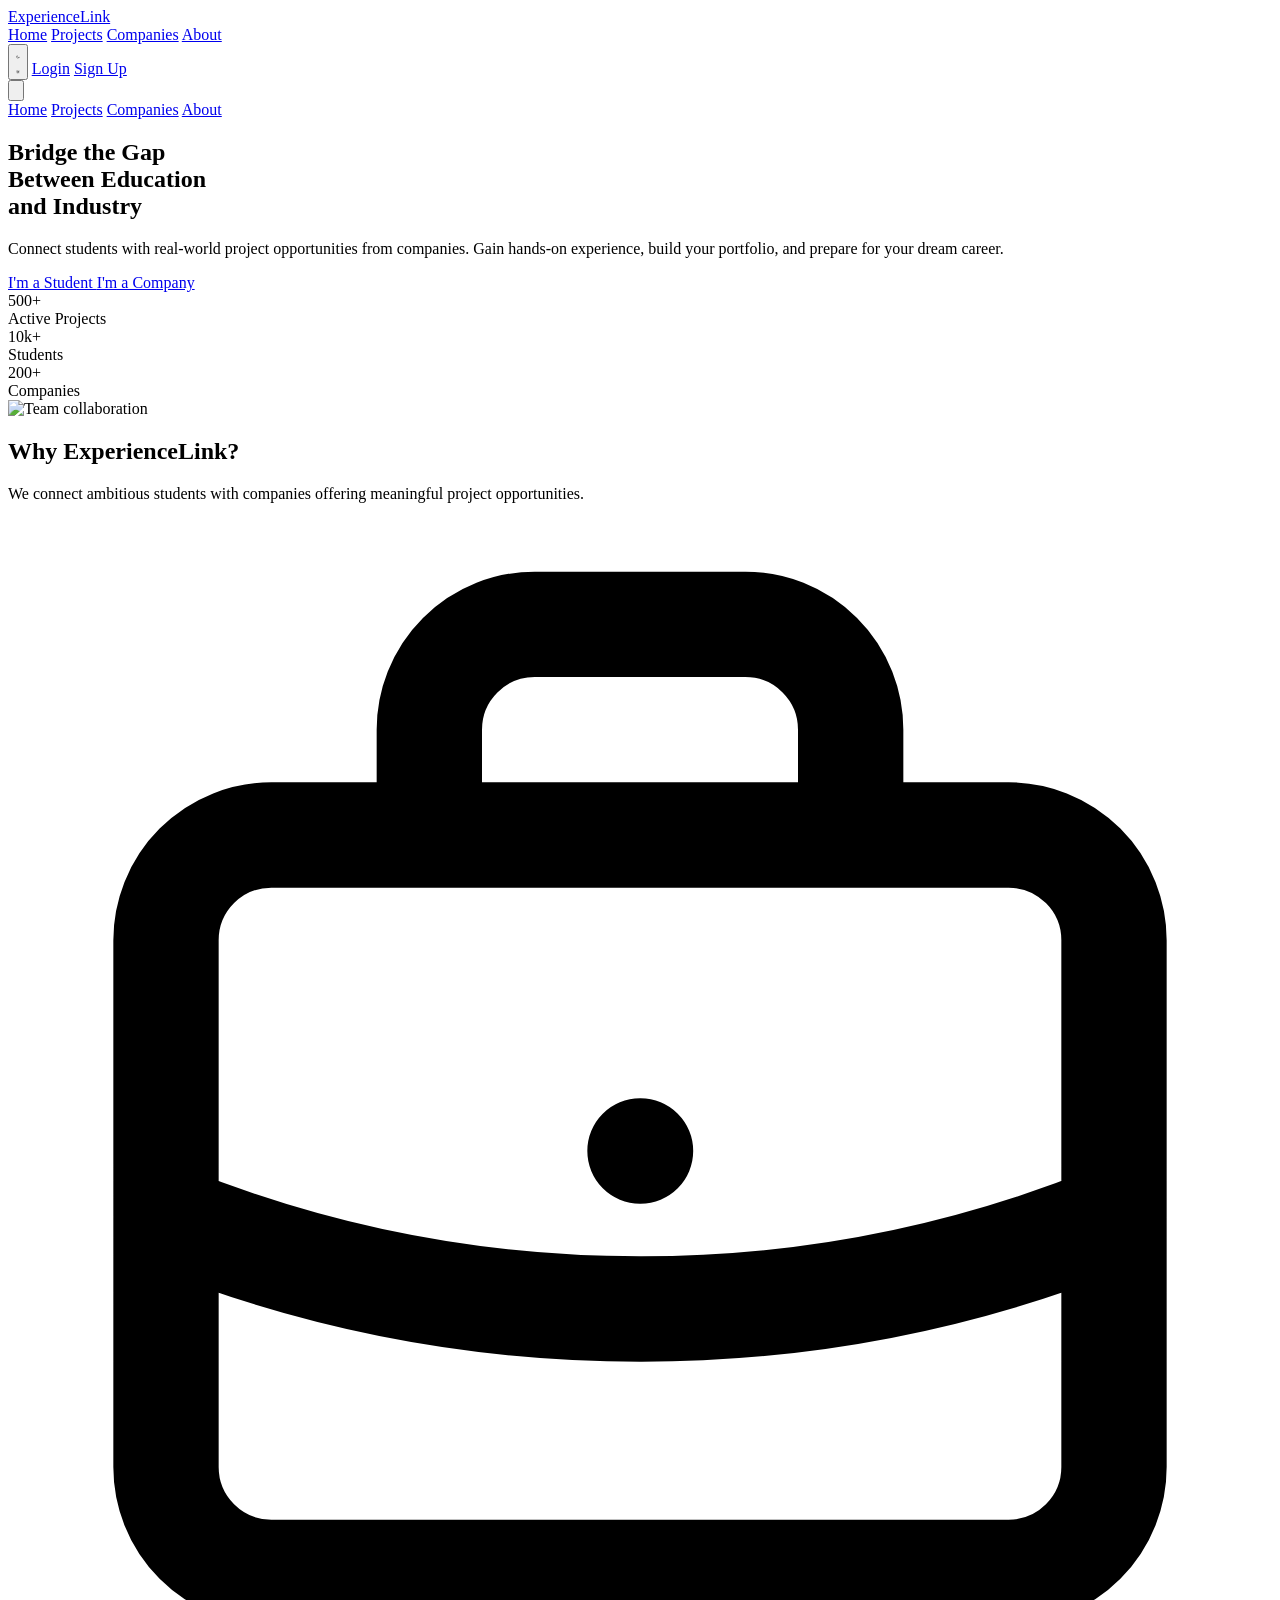
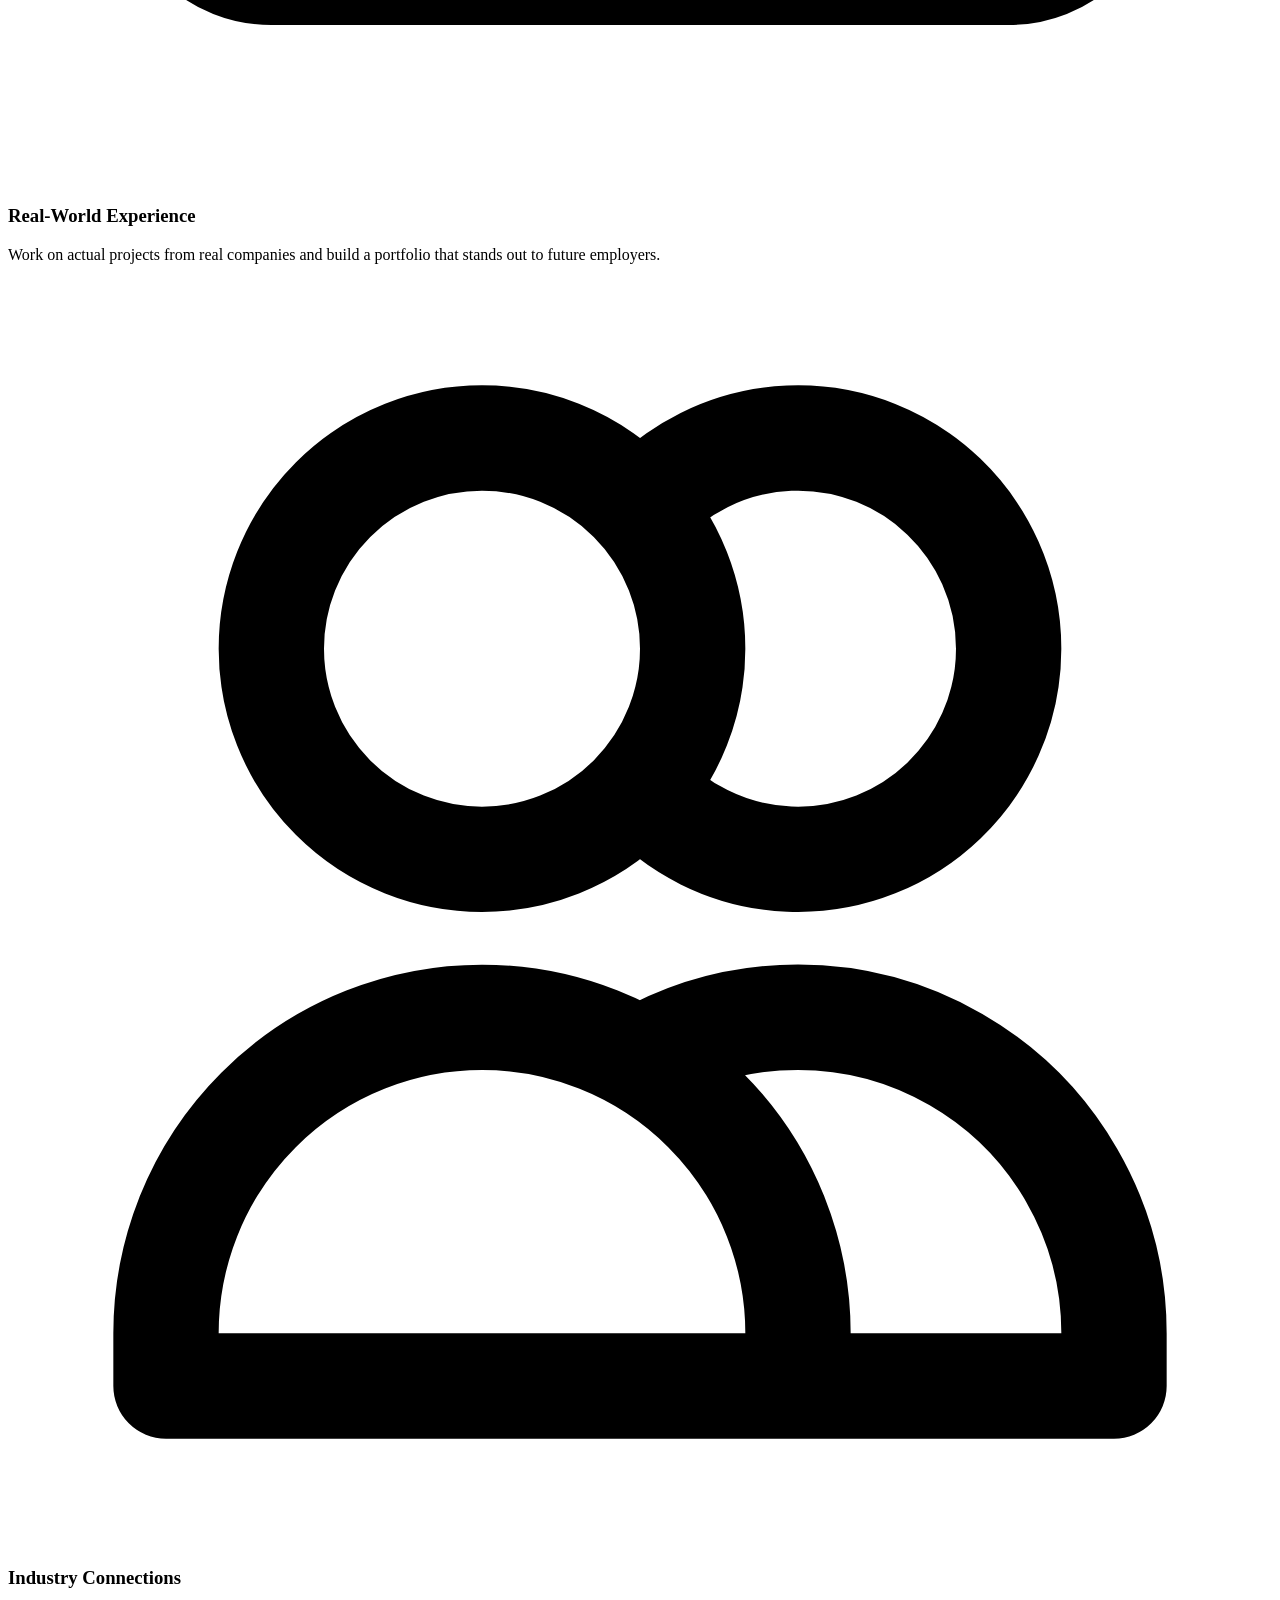
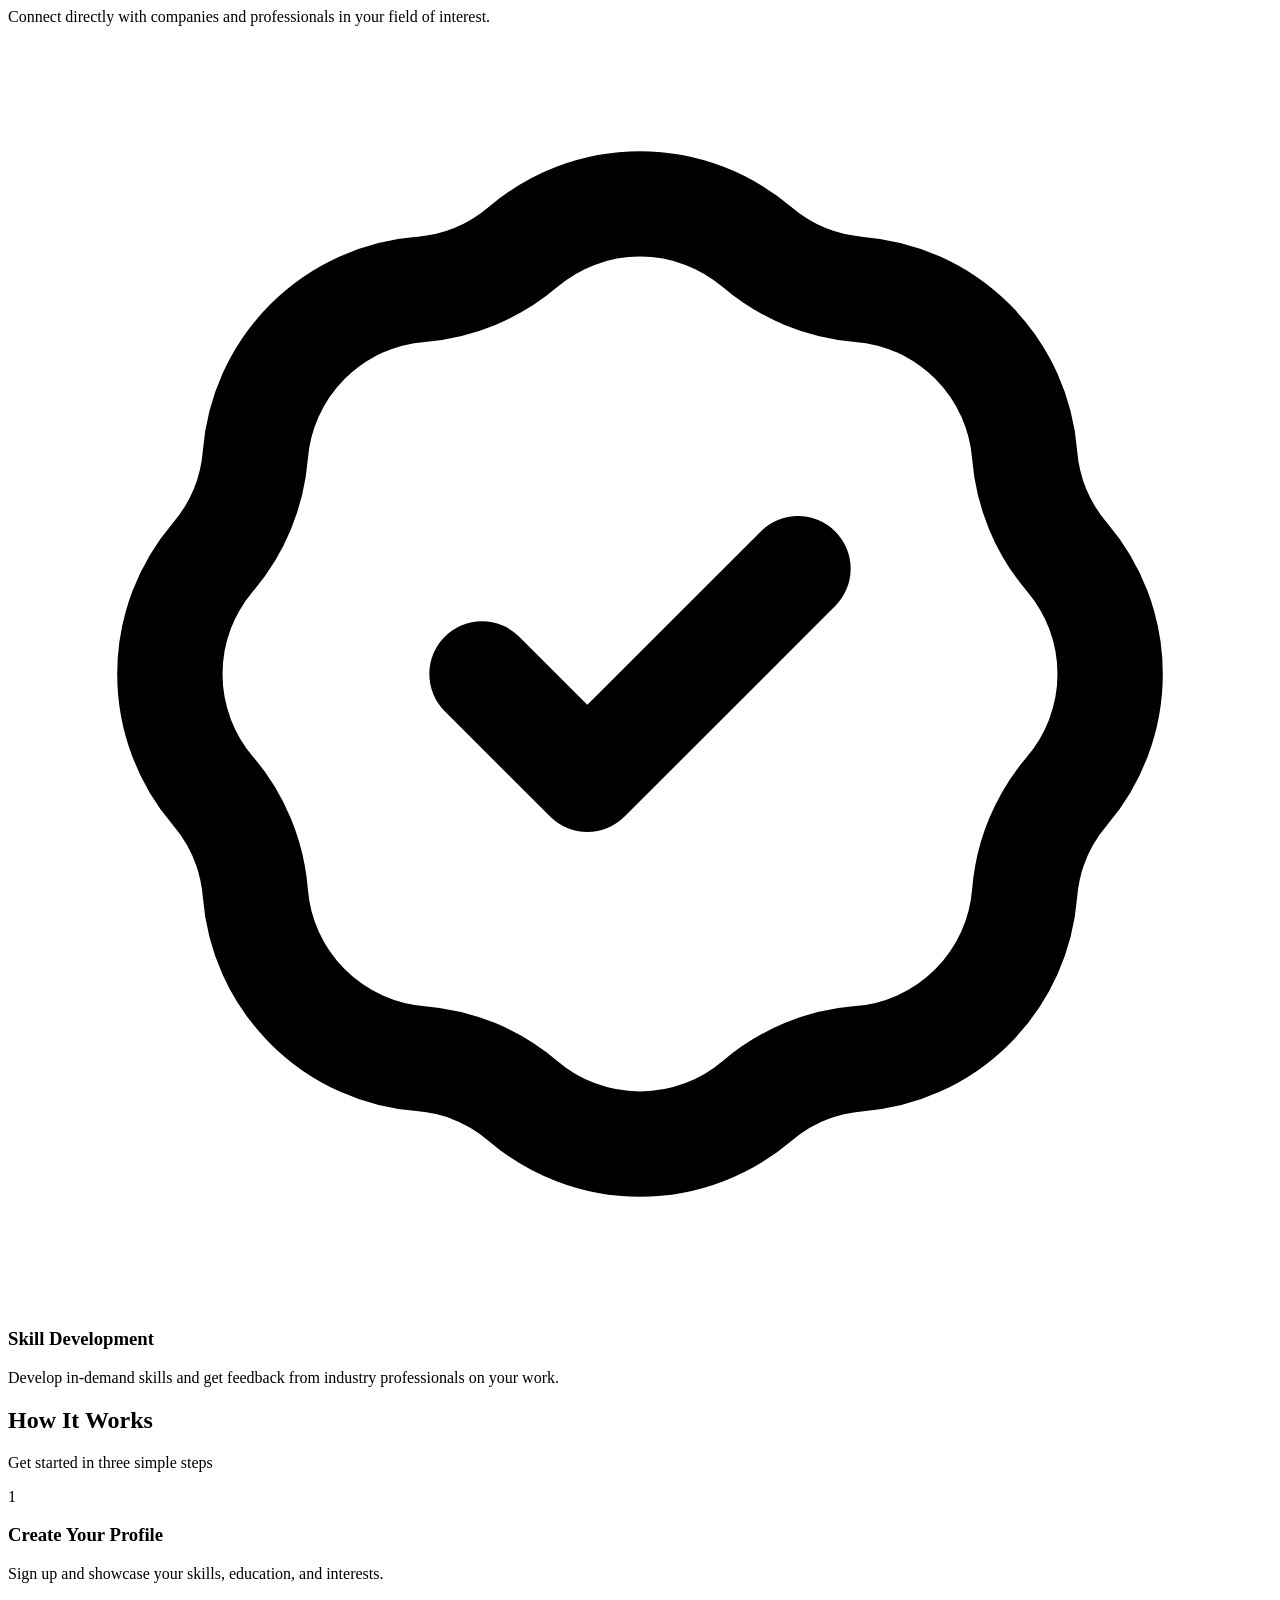
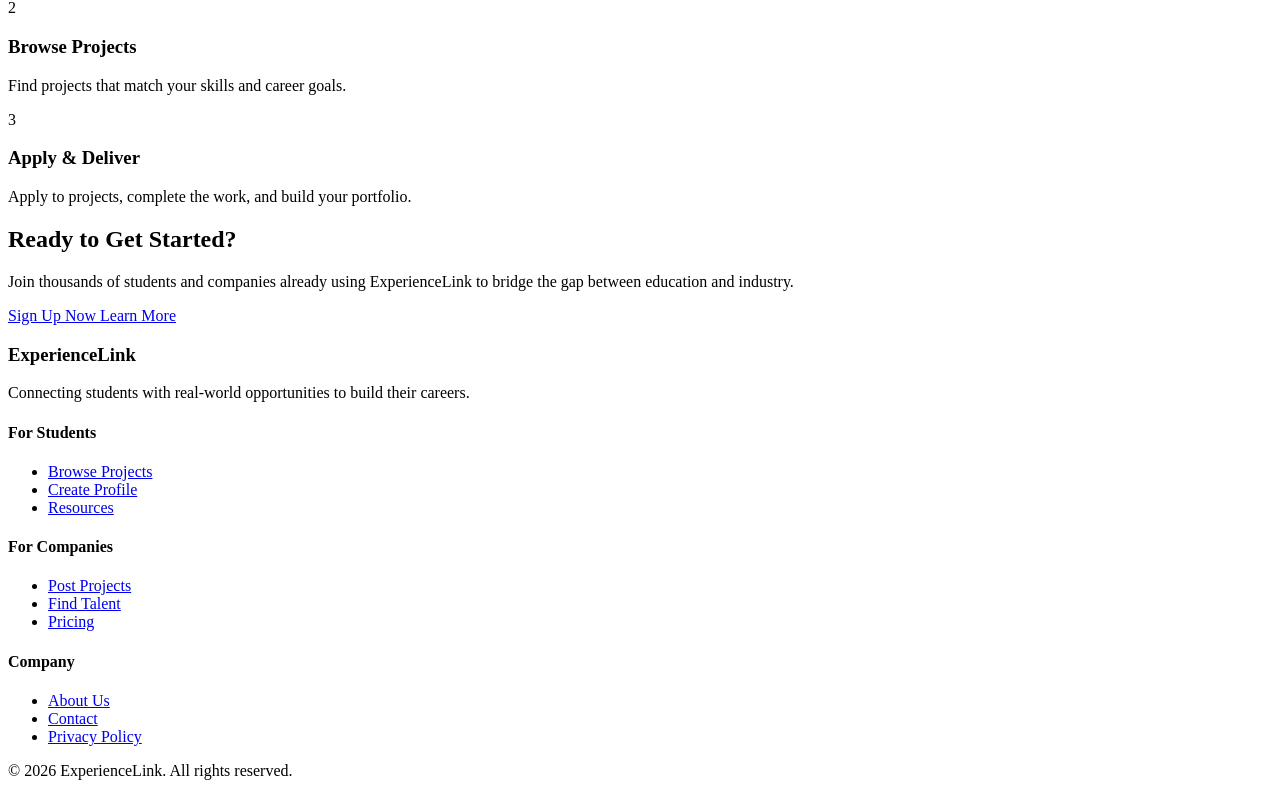
==== index.html @ 992c886a "Move HTML files from website/ to root directory Co-Authored-By: Claude Opus 4.5 <noreply@anthropic.c" ====
<!DOCTYPE html>
<html lang="en">
<head>
    <meta charset="UTF-8">
    <meta name="viewport" content="width=device-width, initial-scale=1.0">
    <title>ExperienceLink - Bridge the Gap Between Education and Industry</title>
    <script src="https://cdn.tailwindcss.com"></script>
    <link rel="preconnect" href="https://fonts.googleapis.com">
    <link rel="preconnect" href="https://fonts.gstatic.com" crossorigin>
    <link href="https://fonts.googleapis.com/css2?family=Inter:wght@400;500;600;700;800&display=swap" rel="stylesheet">
    <script>
        tailwind.config = {
            darkMode: 'class',
            theme: {
                extend: {
                    colors: {
                        primary: {
                            50: '#f5f3ff',
                            100: '#f5f3ff',
                            200: '#ddd6fe',
                            300: '#c4b5fd',
                            400: '#4169e1',
                            500: '#8b5cf6',
                            600: '#4169e1',
                            700: '#002D72',
                            800: '#5b21b6',
                            900: '#2A4390',
                        }
                    },
                    fontFamily: {
                        'sans': ['Inter', 'system-ui', 'sans-serif'],
                    }
                }
            }
        }
    </script>
    <style>
        .hero-image {
            background: linear-gradient(135deg, #667eea 0%, #4169e1 100%);
        }
    </style>
</head>
<body class="font-sans bg-white dark:bg-gray-900 transition-colors duration-300">
    <!-- Navigation -->
    <nav class="fixed top-0 left-0 right-0 bg-white dark:bg-gray-900 z-50 border-b border-gray-100 dark:border-gray-800">
        <div class="max-w-7xl mx-auto px-4 sm:px-6 lg:px-8">
            <div class="flex justify-between items-center h-16">
                <!-- Logo -->
                <a href="index.html" class="text-xl font-bold text-primary-600">ExperienceLink</a>

                <!-- Desktop Navigation -->
                <div class="hidden md:flex items-center space-x-8">
                    <a href="index.html" class="text-gray-900 dark:text-white font-medium hover:text-primary-600 dark:hover:text-primary-400">Home</a>
                    <a href="projects.html" class="text-gray-600 dark:text-gray-300 hover:text-primary-600 dark:hover:text-primary-400">Projects</a>
                    <a href="companies.html" class="text-gray-600 dark:text-gray-300 hover:text-primary-600 dark:hover:text-primary-400">Companies</a>
                    <a href="about.html" class="text-gray-600 dark:text-gray-300 hover:text-primary-600 dark:hover:text-primary-400">About</a>
                </div>

                <!-- Right Side -->
                <div class="flex items-center space-x-4">
                    <!-- Dark Mode Toggle -->
                    <button id="darkModeToggle" class="p-2 rounded-lg hover:bg-gray-100 dark:hover:bg-gray-800">
                        <svg class="w-5 h-5 text-gray-600 dark:text-gray-300 dark:hidden" fill="none" stroke="currentColor" viewBox="0 0 24 24">
                            <path stroke-linecap="round" stroke-linejoin="round" stroke-width="2" d="M20.354 15.354A9 9 0 018.646 3.646 9.003 9.003 0 0012 21a9.003 9.003 0 008.354-5.646z"/>
                        </svg>
                        <svg class="w-5 h-5 text-gray-300 hidden dark:block" fill="none" stroke="currentColor" viewBox="0 0 24 24">
                            <path stroke-linecap="round" stroke-linejoin="round" stroke-width="2" d="M12 3v1m0 16v1m9-9h-1M4 12H3m15.364 6.364l-.707-.707M6.343 6.343l-.707-.707m12.728 0l-.707.707M6.343 17.657l-.707.707M16 12a4 4 0 11-8 0 4 4 0 018 0z"/>
                        </svg>
                    </button>
                    <a href="login.html" class="text-gray-600 dark:text-gray-300 hover:text-primary-600 dark:hover:text-primary-400 font-medium">Login</a>
                    <a href="signup.html" class="bg-primary-600 hover:bg-primary-700 text-white px-5 py-2 rounded-lg font-medium transition-colors">Sign Up</a>
                </div>

                <!-- Mobile Menu Button -->
                <button id="mobileMenuBtn" class="md:hidden p-2">
                    <svg class="w-6 h-6 text-gray-600 dark:text-gray-300" fill="none" stroke="currentColor" viewBox="0 0 24 24">
                        <path stroke-linecap="round" stroke-linejoin="round" stroke-width="2" d="M4 6h16M4 12h16M4 18h16"/>
                    </svg>
                </button>
            </div>
        </div>

        <!-- Mobile Menu -->
        <div id="mobileMenu" class="hidden md:hidden bg-white dark:bg-gray-900 border-t border-gray-100 dark:border-gray-800">
            <div class="px-4 py-3 space-y-3">
                <a href="index.html" class="block text-gray-900 dark:text-white font-medium">Home</a>
                <a href="projects.html" class="block text-gray-600 dark:text-gray-300">Projects</a>
                <a href="companies.html" class="block text-gray-600 dark:text-gray-300">Companies</a>
                <a href="about.html" class="block text-gray-600 dark:text-gray-300">About</a>
            </div>
        </div>
    </nav>

    <!-- Hero Section -->
    <section class="pt-24 pb-16 lg:pt-32 lg:pb-24">
        <div class="max-w-7xl mx-auto px-4 sm:px-6 lg:px-8">
            <div class="grid lg:grid-cols-2 gap-12 items-center">
                <!-- Left Content -->
                <div>
                    <h1 class="text-4xl sm:text-5xl lg:text-6xl font-bold text-gray-900 dark:text-white leading-tight">
                        Bridge the Gap<br>
                        Between <span class="text-primary-600">Education</span><br>
                        and <span class="text-primary-600">Industry</span>
                    </h1>
                    <p class="mt-6 text-lg text-gray-600 dark:text-gray-300 max-w-lg">
                        Connect students with real-world project opportunities from companies. Gain hands-on experience, build your portfolio, and prepare for your dream career.
                    </p>
                    <div class="mt-8 flex flex-wrap gap-4">
                        <a href="projects.html" class="bg-primary-600 hover:bg-primary-700 text-white px-8 py-3 rounded-lg font-medium transition-colors inline-flex items-center">
                            I'm a Student
                        </a>
                        <a href="companies.html" class="border-2 border-gray-300 dark:border-gray-600 hover:border-primary-600 dark:hover:border-primary-400 text-gray-700 dark:text-gray-300 hover:text-primary-600 dark:hover:text-primary-400 px-8 py-3 rounded-lg font-medium transition-colors inline-flex items-center">
                            I'm a Company
                        </a>
                    </div>

                    <!-- Stats -->
                    <div class="mt-12 flex gap-12">
                        <div>
                            <div class="text-3xl font-bold text-primary-600">500+</div>
                            <div class="text-gray-500 dark:text-gray-400 text-sm">Active Projects</div>
                        </div>
                        <div>
                            <div class="text-3xl font-bold text-primary-600">10k+</div>
                            <div class="text-gray-500 dark:text-gray-400 text-sm">Students</div>
                        </div>
                        <div>
                            <div class="text-3xl font-bold text-primary-600">200+</div>
                            <div class="text-gray-500 dark:text-gray-400 text-sm">Companies</div>
                        </div>
                    </div>
                </div>

                <!-- Right Image -->
                <div class="relative">
                    <div class="rounded-2xl overflow-hidden shadow-2xl">
                        <img src="https://images.unsplash.com/photo-1522071820081-009f0129c71c?w=800&h=600&fit=crop" alt="Team collaboration" class="w-full h-auto">
                    </div>
                </div>
            </div>
        </div>
    </section>

    <!-- Why ExperienceLink Section -->
    <section class="py-16 bg-gray-50 dark:bg-gray-800">
        <div class="max-w-7xl mx-auto px-4 sm:px-6 lg:px-8">
            <div class="text-center mb-12">
                <h2 class="text-3xl sm:text-4xl font-bold text-gray-900 dark:text-white">Why ExperienceLink?</h2>
                <p class="mt-4 text-lg text-gray-600 dark:text-gray-300 max-w-2xl mx-auto">
                    We connect ambitious students with companies offering meaningful project opportunities.
                </p>
            </div>

            <div class="grid md:grid-cols-3 gap-8">
                <!-- Feature 1 -->
                <div class="bg-white dark:bg-gray-900 rounded-xl p-8 shadow-sm hover:shadow-md transition-shadow">
                    <div class="w-12 h-12 bg-primary-100 dark:bg-primary-900 rounded-lg flex items-center justify-center mb-6">
                        <svg class="w-6 h-6 text-primary-600" fill="none" stroke="currentColor" viewBox="0 0 24 24">
                            <path stroke-linecap="round" stroke-linejoin="round" stroke-width="2" d="M21 13.255A23.931 23.931 0 0112 15c-3.183 0-6.22-.62-9-1.745M16 6V4a2 2 0 00-2-2h-4a2 2 0 00-2 2v2m4 6h.01M5 20h14a2 2 0 002-2V8a2 2 0 00-2-2H5a2 2 0 00-2 2v10a2 2 0 002 2z"/>
                        </svg>
                    </div>
                    <h3 class="text-xl font-semibold text-gray-900 dark:text-white mb-3">Real-World Experience</h3>
                    <p class="text-gray-600 dark:text-gray-300">Work on actual projects from real companies and build a portfolio that stands out to future employers.</p>
                </div>

                <!-- Feature 2 -->
                <div class="bg-white dark:bg-gray-900 rounded-xl p-8 shadow-sm hover:shadow-md transition-shadow">
                    <div class="w-12 h-12 bg-primary-100 dark:bg-primary-900 rounded-lg flex items-center justify-center mb-6">
                        <svg class="w-6 h-6 text-primary-600" fill="none" stroke="currentColor" viewBox="0 0 24 24">
                            <path stroke-linecap="round" stroke-linejoin="round" stroke-width="2" d="M12 4.354a4 4 0 110 5.292M15 21H3v-1a6 6 0 0112 0v1zm0 0h6v-1a6 6 0 00-9-5.197M13 7a4 4 0 11-8 0 4 4 0 018 0z"/>
                        </svg>
                    </div>
                    <h3 class="text-xl font-semibold text-gray-900 dark:text-white mb-3">Industry Connections</h3>
                    <p class="text-gray-600 dark:text-gray-300">Connect directly with companies and professionals in your field of interest.</p>
                </div>

                <!-- Feature 3 -->
                <div class="bg-white dark:bg-gray-900 rounded-xl p-8 shadow-sm hover:shadow-md transition-shadow">
                    <div class="w-12 h-12 bg-primary-100 dark:bg-primary-900 rounded-lg flex items-center justify-center mb-6">
                        <svg class="w-6 h-6 text-primary-600" fill="none" stroke="currentColor" viewBox="0 0 24 24">
                            <path stroke-linecap="round" stroke-linejoin="round" stroke-width="2" d="M9 12l2 2 4-4M7.835 4.697a3.42 3.42 0 001.946-.806 3.42 3.42 0 014.438 0 3.42 3.42 0 001.946.806 3.42 3.42 0 013.138 3.138 3.42 3.42 0 00.806 1.946 3.42 3.42 0 010 4.438 3.42 3.42 0 00-.806 1.946 3.42 3.42 0 01-3.138 3.138 3.42 3.42 0 00-1.946.806 3.42 3.42 0 01-4.438 0 3.42 3.42 0 00-1.946-.806 3.42 3.42 0 01-3.138-3.138 3.42 3.42 0 00-.806-1.946 3.42 3.42 0 010-4.438 3.42 3.42 0 00.806-1.946 3.42 3.42 0 013.138-3.138z"/>
                        </svg>
                    </div>
                    <h3 class="text-xl font-semibold text-gray-900 dark:text-white mb-3">Skill Development</h3>
                    <p class="text-gray-600 dark:text-gray-300">Develop in-demand skills and get feedback from industry professionals on your work.</p>
                </div>
            </div>
        </div>
    </section>

    <!-- How It Works -->
    <section class="py-16">
        <div class="max-w-7xl mx-auto px-4 sm:px-6 lg:px-8">
            <div class="text-center mb-12">
                <h2 class="text-3xl sm:text-4xl font-bold text-gray-900 dark:text-white">How It Works</h2>
                <p class="mt-4 text-lg text-gray-600 dark:text-gray-300">Get started in three simple steps</p>
            </div>

            <div class="grid md:grid-cols-3 gap-8">
                <!-- Step 1 -->
                <div class="text-center">
                    <div class="w-16 h-16 bg-primary-600 text-white rounded-full flex items-center justify-center text-2xl font-bold mx-auto mb-6">1</div>
                    <h3 class="text-xl font-semibold text-gray-900 dark:text-white mb-3">Create Your Profile</h3>
                    <p class="text-gray-600 dark:text-gray-300">Sign up and showcase your skills, education, and interests.</p>
                </div>

                <!-- Step 2 -->
                <div class="text-center">
                    <div class="w-16 h-16 bg-primary-600 text-white rounded-full flex items-center justify-center text-2xl font-bold mx-auto mb-6">2</div>
                    <h3 class="text-xl font-semibold text-gray-900 dark:text-white mb-3">Browse Projects</h3>
                    <p class="text-gray-600 dark:text-gray-300">Find projects that match your skills and career goals.</p>
                </div>

                <!-- Step 3 -->
                <div class="text-center">
                    <div class="w-16 h-16 bg-primary-600 text-white rounded-full flex items-center justify-center text-2xl font-bold mx-auto mb-6">3</div>
                    <h3 class="text-xl font-semibold text-gray-900 dark:text-white mb-3">Apply & Deliver</h3>
                    <p class="text-gray-600 dark:text-gray-300">Apply to projects, complete the work, and build your portfolio.</p>
                </div>
            </div>
        </div>
    </section>

    <!-- CTA Section -->
    <section class="py-16 bg-primary-600">
        <div class="max-w-7xl mx-auto px-4 sm:px-6 lg:px-8 text-center">
            <h2 class="text-3xl sm:text-4xl font-bold text-white mb-4">Ready to Get Started?</h2>
            <p class="text-lg text-primary-100 mb-8 max-w-2xl mx-auto">
                Join thousands of students and companies already using ExperienceLink to bridge the gap between education and industry.
            </p>
            <div class="flex flex-wrap justify-center gap-4">
                <a href="signup.html" class="bg-white text-primary-600 hover:bg-gray-100 px-8 py-3 rounded-lg font-medium transition-colors">
                    Sign Up Now
                </a>
                <a href="about.html" class="border-2 border-white text-white hover:bg-white hover:text-primary-600 px-8 py-3 rounded-lg font-medium transition-colors">
                    Learn More
                </a>
            </div>
        </div>
    </section>

    <!-- Footer -->
    <footer class="bg-gray-900 text-gray-300 py-12">
        <div class="max-w-7xl mx-auto px-4 sm:px-6 lg:px-8">
            <div class="grid md:grid-cols-4 gap-8">
                <div>
                    <h3 class="text-xl font-bold text-white mb-4">ExperienceLink</h3>
                    <p class="text-sm">Connecting students with real-world opportunities to build their careers.</p>
                </div>
                <div>
                    <h4 class="font-semibold text-white mb-4">For Students</h4>
                    <ul class="space-y-2 text-sm">
                        <li><a href="projects.html" class="hover:text-primary-400">Browse Projects</a></li>
                        <li><a href="#" class="hover:text-primary-400">Create Profile</a></li>
                        <li><a href="#" class="hover:text-primary-400">Resources</a></li>
                    </ul>
                </div>
                <div>
                    <h4 class="font-semibold text-white mb-4">For Companies</h4>
                    <ul class="space-y-2 text-sm">
                        <li><a href="companies.html" class="hover:text-primary-400">Post Projects</a></li>
                        <li><a href="#" class="hover:text-primary-400">Find Talent</a></li>
                        <li><a href="#" class="hover:text-primary-400">Pricing</a></li>
                    </ul>
                </div>
                <div>
                    <h4 class="font-semibold text-white mb-4">Company</h4>
                    <ul class="space-y-2 text-sm">
                        <li><a href="about.html" class="hover:text-primary-400">About Us</a></li>
                        <li><a href="#" class="hover:text-primary-400">Contact</a></li>
                        <li><a href="#" class="hover:text-primary-400">Privacy Policy</a></li>
                    </ul>
                </div>
            </div>
            <div class="border-t border-gray-800 mt-8 pt-8 text-center text-sm">
                <p>&copy; 2026 ExperienceLink. All rights reserved.</p>
            </div>
        </div>
    </footer>

    <script>
        // Dark mode toggle
        const darkModeToggle = document.getElementById('darkModeToggle');
        const html = document.documentElement;

        // Check for saved preference or system preference
        if (localStorage.getItem('darkMode') === 'true' ||
            (!localStorage.getItem('darkMode') && window.matchMedia('(prefers-color-scheme: dark)').matches)) {
            html.classList.add('dark');
        }

        darkModeToggle.addEventListener('click', () => {
            html.classList.toggle('dark');
            localStorage.setItem('darkMode', html.classList.contains('dark'));
        });

        // Mobile menu toggle
        const mobileMenuBtn = document.getElementById('mobileMenuBtn');
        const mobileMenu = document.getElementById('mobileMenu');

        mobileMenuBtn.addEventListener('click', () => {
            mobileMenu.classList.toggle('hidden');
        });
    </script>
</body>
</html>
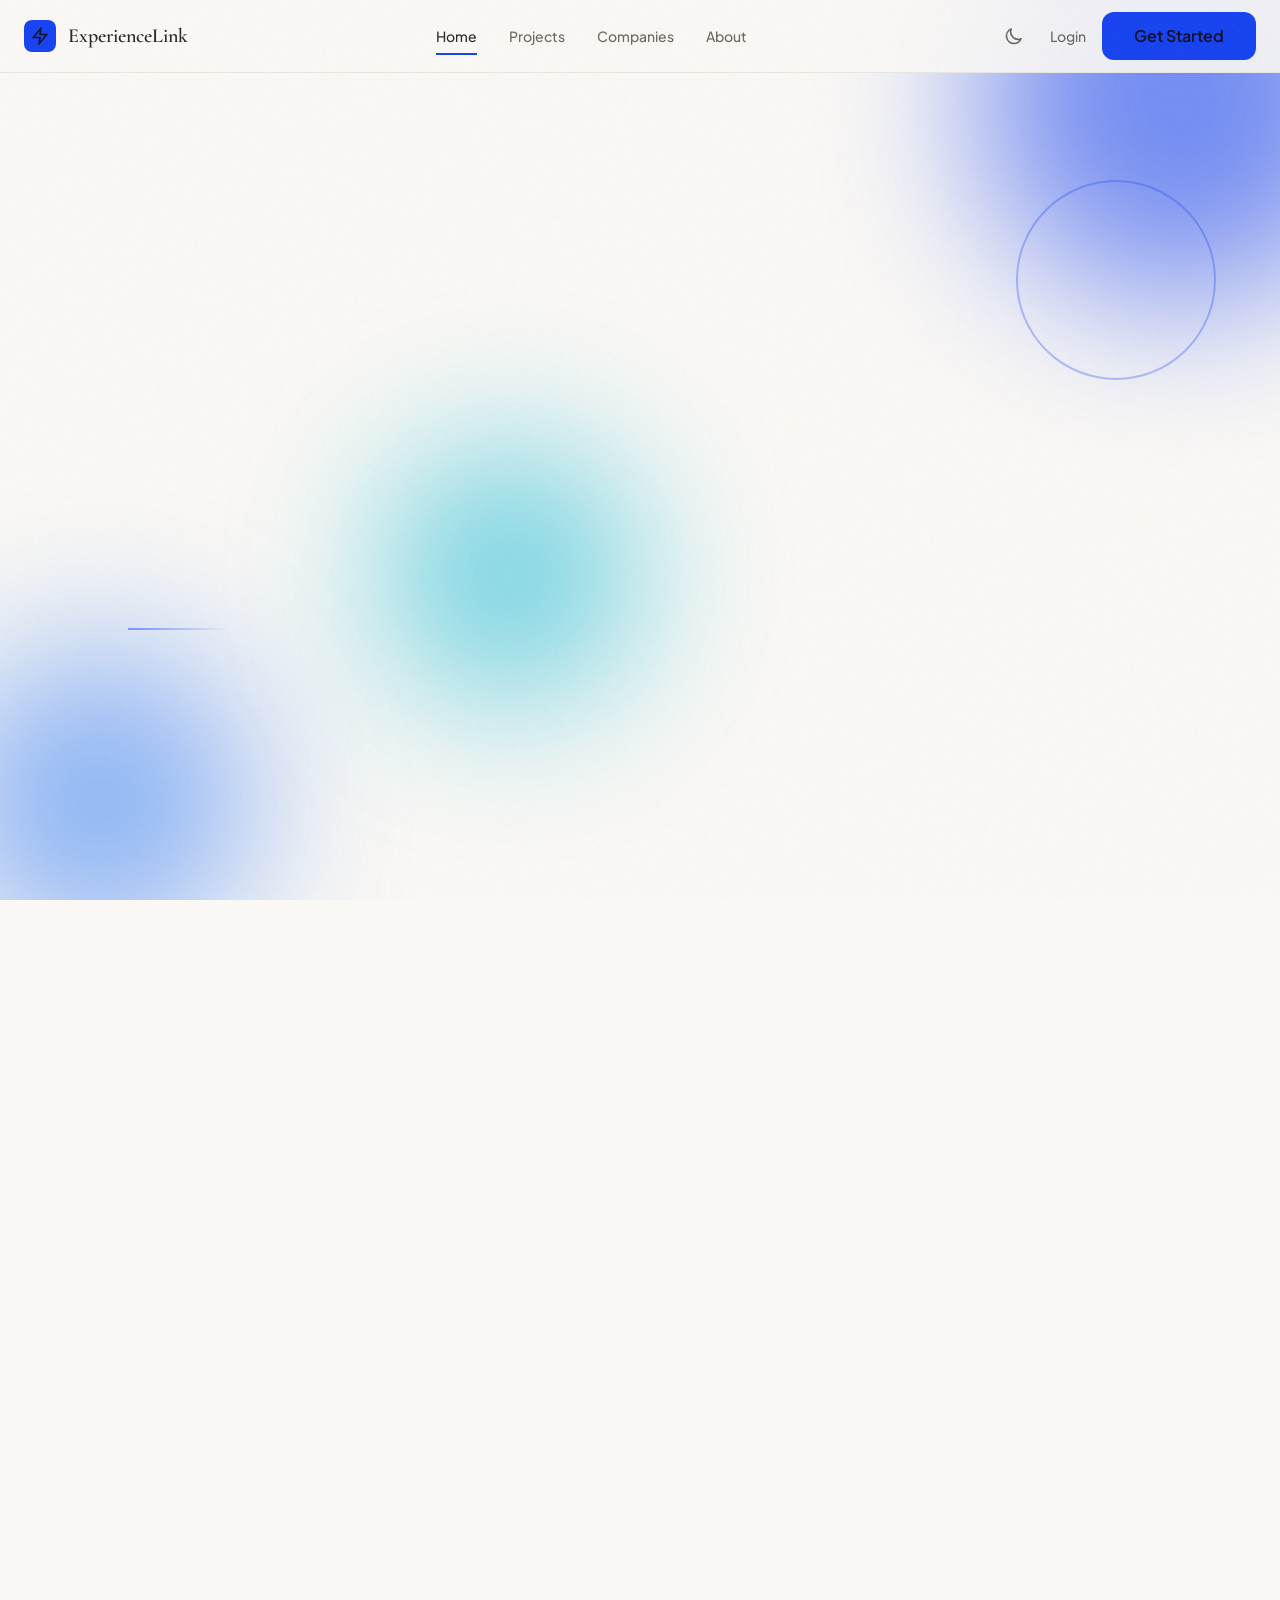
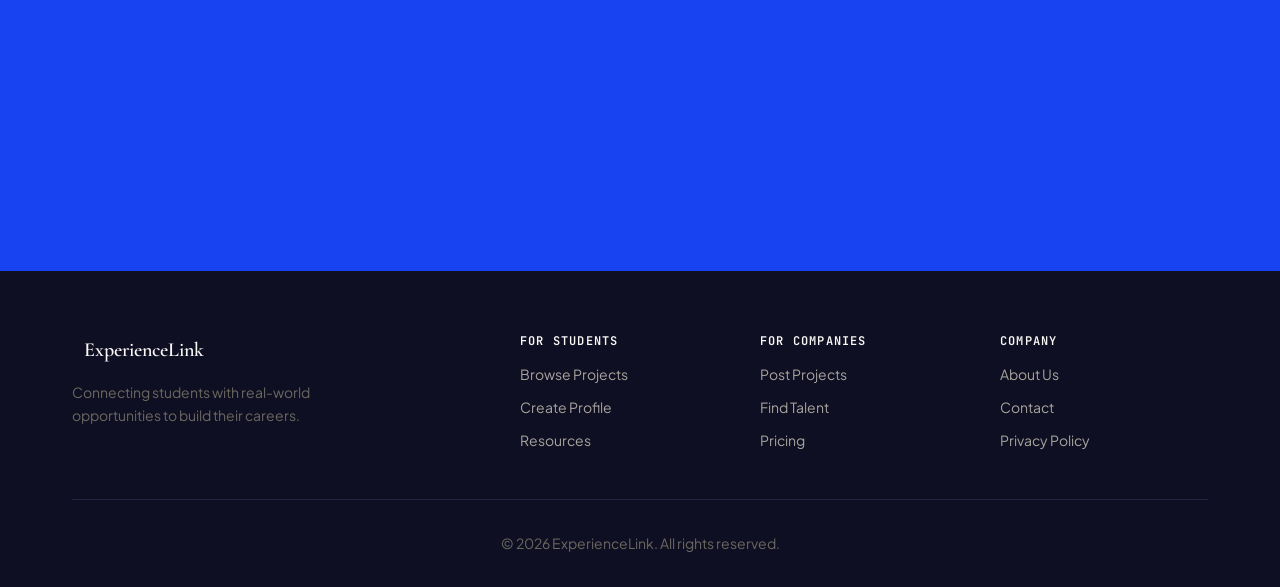
==== commit cc255818: "Migrate color scheme from orange/amber to blue - Update CSS tokens: amber (#1743f0), coral (#3b82f6)" ====
--- a/index.html
+++ b/index.html
@@ -4,76 +4,93 @@
     <meta charset="UTF-8">
     <meta name="viewport" content="width=device-width, initial-scale=1.0">
     <title>ExperienceLink - Bridge the Gap Between Education and Industry</title>
-    <script src="https://cdn.tailwindcss.com"></script>
+
+    <!-- Fonts -->
     <link rel="preconnect" href="https://fonts.googleapis.com">
     <link rel="preconnect" href="https://fonts.gstatic.com" crossorigin>
-    <link href="https://fonts.googleapis.com/css2?family=Inter:wght@400;500;600;700;800&display=swap" rel="stylesheet">
+    <link href="https://fonts.googleapis.com/css2?family=Cormorant+Garamond:ital,wght@0,300;0,400;0,500;0,600;0,700;1,400&family=Plus+Jakarta+Sans:wght@400;500;600;700;800&family=JetBrains+Mono:wght@400;500;600;700&display=swap" rel="stylesheet">
+
+    <!-- Styles -->
+    <link rel="stylesheet" href="css/tokens.css">
+    <link rel="stylesheet" href="css/base.css">
+    <link rel="stylesheet" href="css/animations.css">
+    <link rel="stylesheet" href="css/components.css">
+
+    <!-- Tailwind for utilities -->
+    <script src="https://cdn.tailwindcss.com"></script>
     <script>
         tailwind.config = {
             darkMode: 'class',
             theme: {
                 extend: {
                     colors: {
-                        primary: {
-                            50: '#f5f3ff',
-                            100: '#f5f3ff',
-                            200: '#ddd6fe',
-                            300: '#c4b5fd',
-                            400: '#4169e1',
-                            500: '#8b5cf6',
-                            600: '#4169e1',
-                            700: '#002D72',
-                            800: '#5b21b6',
-                            900: '#2A4390',
+                        ink: '#0f0f23',
+                        charcoal: '#1a1a2e',
+                        amber: '#1743f0',
+                        coral: '#3b82f6',
+                        sage: '#06b6d4',
+                        cream: '#faf8f5',
+                        stone: {
+                            100: '#f5f4f2',
+                            200: '#e8e6e1',
+                            300: '#d4d1ca',
+                            400: '#a8a49d',
+                            500: '#8a8680',
+                            600: '#6b6860',
+                            700: '#4a4840',
+                            800: '#37352f',
+                            900: '#2c2a27',
                         }
                     },
                     fontFamily: {
-                        'sans': ['Inter', 'system-ui', 'sans-serif'],
+                        'display': ['Cormorant Garamond', 'Georgia', 'serif'],
+                        'body': ['Plus Jakarta Sans', 'system-ui', 'sans-serif'],
+                        'mono': ['JetBrains Mono', 'Consolas', 'monospace'],
                     }
                 }
             }
         }
     </script>
-    <style>
-        .hero-image {
-            background: linear-gradient(135deg, #667eea 0%, #4169e1 100%);
-        }
-    </style>
 </head>
-<body class="font-sans bg-white dark:bg-gray-900 transition-colors duration-300">
+<body class="font-body bg-cream dark:bg-ink transition-colors duration-300 grain">
     <!-- Navigation -->
-    <nav class="fixed top-0 left-0 right-0 bg-white dark:bg-gray-900 z-50 border-b border-gray-100 dark:border-gray-800">
-        <div class="max-w-7xl mx-auto px-4 sm:px-6 lg:px-8">
-            <div class="flex justify-between items-center h-16">
-                <!-- Logo -->
-                <a href="index.html" class="text-xl font-bold text-primary-600">ExperienceLink</a>
-
-                <!-- Desktop Navigation -->
-                <div class="hidden md:flex items-center space-x-8">
-                    <a href="index.html" class="text-gray-900 dark:text-white font-medium hover:text-primary-600 dark:hover:text-primary-400">Home</a>
-                    <a href="projects.html" class="text-gray-600 dark:text-gray-300 hover:text-primary-600 dark:hover:text-primary-400">Projects</a>
-                    <a href="companies.html" class="text-gray-600 dark:text-gray-300 hover:text-primary-600 dark:hover:text-primary-400">Companies</a>
-                    <a href="about.html" class="text-gray-600 dark:text-gray-300 hover:text-primary-600 dark:hover:text-primary-400">About</a>
-                </div>
-
-                <!-- Right Side -->
-                <div class="flex items-center space-x-4">
-                    <!-- Dark Mode Toggle -->
-                    <button id="darkModeToggle" class="p-2 rounded-lg hover:bg-gray-100 dark:hover:bg-gray-800">
-                        <svg class="w-5 h-5 text-gray-600 dark:text-gray-300 dark:hidden" fill="none" stroke="currentColor" viewBox="0 0 24 24">
-                            <path stroke-linecap="round" stroke-linejoin="round" stroke-width="2" d="M20.354 15.354A9 9 0 018.646 3.646 9.003 9.003 0 0012 21a9.003 9.003 0 008.354-5.646z"/>
-                        </svg>
-                        <svg class="w-5 h-5 text-gray-300 hidden dark:block" fill="none" stroke="currentColor" viewBox="0 0 24 24">
-                            <path stroke-linecap="round" stroke-linejoin="round" stroke-width="2" d="M12 3v1m0 16v1m9-9h-1M4 12H3m15.364 6.364l-.707-.707M6.343 6.343l-.707-.707m12.728 0l-.707.707M6.343 17.657l-.707.707M16 12a4 4 0 11-8 0 4 4 0 018 0z"/>
-                        </svg>
-                    </button>
-                    <a href="login.html" class="text-gray-600 dark:text-gray-300 hover:text-primary-600 dark:hover:text-primary-400 font-medium">Login</a>
-                    <a href="signup.html" class="bg-primary-600 hover:bg-primary-700 text-white px-5 py-2 rounded-lg font-medium transition-colors">Sign Up</a>
-                </div>
+    <nav class="nav">
+        <div class="nav-container">
+            <!-- Logo -->
+            <a href="index.html" class="nav-logo">
+                <div class="nav-logo-mark">
+                    <svg viewBox="0 0 24 24" fill="none" stroke="currentColor" stroke-width="2">
+                        <path d="M13 2L3 14h9l-1 8 10-12h-9l1-8z"/>
+                    </svg>
+                </div>
+                <span>ExperienceLink</span>
+            </a>
+
+            <!-- Desktop Navigation -->
+            <div class="nav-links">
+                <a href="index.html" class="nav-link active">Home</a>
+                <a href="projects.html" class="nav-link">Projects</a>
+                <a href="companies.html" class="nav-link">Companies</a>
+                <a href="about.html" class="nav-link">About</a>
+            </div>
+
+            <!-- Right Side -->
+            <div class="nav-actions">
+                <!-- Dark Mode Toggle -->
+                <button data-theme-toggle class="theme-toggle" aria-label="Toggle dark mode">
+                    <svg class="icon-sun" fill="none" stroke="currentColor" viewBox="0 0 24 24">
+                        <path stroke-linecap="round" stroke-linejoin="round" stroke-width="2" d="M20.354 15.354A9 9 0 018.646 3.646 9.003 9.003 0 0012 21a9.003 9.003 0 008.354-5.646z"/>
+                    </svg>
+                    <svg class="icon-moon" fill="none" stroke="currentColor" viewBox="0 0 24 24">
+                        <path stroke-linecap="round" stroke-linejoin="round" stroke-width="2" d="M12 3v1m0 16v1m9-9h-1M4 12H3m15.364 6.364l-.707-.707M6.343 6.343l-.707-.707m12.728 0l-.707.707M6.343 17.657l-.707.707M16 12a4 4 0 11-8 0 4 4 0 018 0z"/>
+                    </svg>
+                </button>
+                <a href="login.html" class="nav-link hidden md:block">Login</a>
+                <a href="signup.html" class="btn btn-primary hidden md:flex">Get Started</a>
 
                 <!-- Mobile Menu Button -->
-                <button id="mobileMenuBtn" class="md:hidden p-2">
-                    <svg class="w-6 h-6 text-gray-600 dark:text-gray-300" fill="none" stroke="currentColor" viewBox="0 0 24 24">
+                <button data-mobile-menu-btn class="nav-mobile-btn md:hidden" aria-label="Open menu" aria-expanded="false">
+                    <svg width="24" height="24" fill="none" stroke="currentColor" viewBox="0 0 24 24">
                         <path stroke-linecap="round" stroke-linejoin="round" stroke-width="2" d="M4 6h16M4 12h16M4 18h16"/>
                     </svg>
                 </button>
@@ -81,226 +98,249 @@
         </div>
 
         <!-- Mobile Menu -->
-        <div id="mobileMenu" class="hidden md:hidden bg-white dark:bg-gray-900 border-t border-gray-100 dark:border-gray-800">
-            <div class="px-4 py-3 space-y-3">
-                <a href="index.html" class="block text-gray-900 dark:text-white font-medium">Home</a>
-                <a href="projects.html" class="block text-gray-600 dark:text-gray-300">Projects</a>
-                <a href="companies.html" class="block text-gray-600 dark:text-gray-300">Companies</a>
-                <a href="about.html" class="block text-gray-600 dark:text-gray-300">About</a>
+        <div data-mobile-menu class="nav-mobile">
+            <a href="index.html" class="nav-link active">Home</a>
+            <a href="projects.html" class="nav-link">Projects</a>
+            <a href="companies.html" class="nav-link">Companies</a>
+            <a href="about.html" class="nav-link">About</a>
+            <div class="mt-8 flex flex-col gap-4">
+                <a href="login.html" class="btn btn-secondary w-full">Login</a>
+                <a href="signup.html" class="btn btn-primary w-full">Get Started</a>
             </div>
         </div>
     </nav>
 
     <!-- Hero Section -->
-    <section class="pt-24 pb-16 lg:pt-32 lg:pb-24">
-        <div class="max-w-7xl mx-auto px-4 sm:px-6 lg:px-8">
-            <div class="grid lg:grid-cols-2 gap-12 items-center">
-                <!-- Left Content -->
-                <div>
-                    <h1 class="text-4xl sm:text-5xl lg:text-6xl font-bold text-gray-900 dark:text-white leading-tight">
-                        Bridge the Gap<br>
-                        Between <span class="text-primary-600">Education</span><br>
-                        and <span class="text-primary-600">Industry</span>
+    <section class="section pt-32 lg:pt-40 relative overflow-hidden">
+        <!-- Gradient Mesh Background -->
+        <div class="mesh-gradient">
+            <div class="mesh-blob mesh-blob-1"></div>
+            <div class="mesh-blob mesh-blob-2"></div>
+            <div class="mesh-blob mesh-blob-3"></div>
+        </div>
+
+        <div class="container relative z-10">
+            <div class="grid lg:grid-cols-12 gap-8 lg:gap-12 items-center">
+                <!-- Left Content (7 cols) -->
+                <div class="lg:col-span-7" data-animate="fadeUp">
+                    <p class="label text-amber mb-6">Bridging Education & Industry</p>
+
+                    <h1 class="display-xl text-stone-900 dark:text-cream mb-8">
+                        <span class="hero-word"><span>Transform</span></span>
+                        <span class="hero-word"><span>Your</span></span><br>
+                        <span class="hero-word"><span>Learning</span></span>
+                        <span class="hero-word"><span>Into</span></span><br>
+                        <span class="text-amber hero-word"><span>Experience</span></span>
                     </h1>
-                    <p class="mt-6 text-lg text-gray-600 dark:text-gray-300 max-w-lg">
-                        Connect students with real-world project opportunities from companies. Gain hands-on experience, build your portfolio, and prepare for your dream career.
+
+                    <p class="lead text-stone-600 dark:text-stone-400 max-w-xl mb-10">
+                        Connect with real companies on meaningful projects. Build your portfolio, gain industry skills, and launch your career while still in school.
                     </p>
-                    <div class="mt-8 flex flex-wrap gap-4">
-                        <a href="projects.html" class="bg-primary-600 hover:bg-primary-700 text-white px-8 py-3 rounded-lg font-medium transition-colors inline-flex items-center">
-                            I'm a Student
+
+                    <div class="flex flex-wrap gap-4 mb-16">
+                        <a href="projects.html" class="btn btn-primary btn-lg arrow-right">
+                            Browse Projects
+                            <svg width="20" height="20" fill="none" stroke="currentColor" viewBox="0 0 24 24">
+                                <path stroke-linecap="round" stroke-linejoin="round" stroke-width="2" d="M17 8l4 4m0 0l-4 4m4-4H3"/>
+                            </svg>
                         </a>
-                        <a href="companies.html" class="border-2 border-gray-300 dark:border-gray-600 hover:border-primary-600 dark:hover:border-primary-400 text-gray-700 dark:text-gray-300 hover:text-primary-600 dark:hover:text-primary-400 px-8 py-3 rounded-lg font-medium transition-colors inline-flex items-center">
-                            I'm a Company
+                        <a href="companies.html" class="btn btn-secondary btn-lg">
+                            For Companies
                         </a>
                     </div>
-
-                    <!-- Stats -->
-                    <div class="mt-12 flex gap-12">
-                        <div>
-                            <div class="text-3xl font-bold text-primary-600">500+</div>
-                            <div class="text-gray-500 dark:text-gray-400 text-sm">Active Projects</div>
-                        </div>
-                        <div>
-                            <div class="text-3xl font-bold text-primary-600">10k+</div>
-                            <div class="text-gray-500 dark:text-gray-400 text-sm">Students</div>
-                        </div>
-                        <div>
-                            <div class="text-3xl font-bold text-primary-600">200+</div>
-                            <div class="text-gray-500 dark:text-gray-400 text-sm">Companies</div>
-                        </div>
-                    </div>
-                </div>
-
-                <!-- Right Image -->
-                <div class="relative">
+                </div>
+
+                <!-- Right Image (5 cols) -->
+                <div class="lg:col-span-5 relative" data-animate="fadeUp" style="--delay: 200ms;">
                     <div class="rounded-2xl overflow-hidden shadow-2xl">
                         <img src="https://images.unsplash.com/photo-1522071820081-009f0129c71c?w=800&h=600&fit=crop" alt="Team collaboration" class="w-full h-auto">
                     </div>
-                </div>
-            </div>
-        </div>
+
+                    <!-- Overlapping Stats Card -->
+                    <div class="stats-overlay flex gap-8">
+                        <div class="stat">
+                            <div class="stat-value" data-counter="500" data-suffix="+">0+</div>
+                            <div class="stat-label">Projects</div>
+                        </div>
+                        <div class="divider-vertical"></div>
+                        <div class="stat">
+                            <div class="stat-value" data-counter="10" data-suffix="k+">0k+</div>
+                            <div class="stat-label">Students</div>
+                        </div>
+                    </div>
+                </div>
+            </div>
+        </div>
+
+        <!-- Geometric Decorative Elements -->
+        <div class="geo-shape geo-circle hidden lg:block" style="width: 200px; height: 200px; top: 20%; right: 5%;"></div>
+        <div class="geo-shape geo-line hidden lg:block" style="width: 100px; bottom: 30%; left: 10%;"></div>
     </section>
 
     <!-- Why ExperienceLink Section -->
-    <section class="py-16 bg-gray-50 dark:bg-gray-800">
-        <div class="max-w-7xl mx-auto px-4 sm:px-6 lg:px-8">
-            <div class="text-center mb-12">
-                <h2 class="text-3xl sm:text-4xl font-bold text-gray-900 dark:text-white">Why ExperienceLink?</h2>
-                <p class="mt-4 text-lg text-gray-600 dark:text-gray-300 max-w-2xl mx-auto">
+    <section class="section bg-white dark:bg-charcoal">
+        <div class="container">
+            <div class="section-header text-center max-w-2xl mx-auto" data-animate="fadeUp">
+                <p class="section-label">Why Choose Us</p>
+                <h2 class="section-title">Real Experience,<br>Real Results</h2>
+                <p class="section-subtitle mx-auto">
                     We connect ambitious students with companies offering meaningful project opportunities.
                 </p>
             </div>
 
-            <div class="grid md:grid-cols-3 gap-8">
-                <!-- Feature 1 -->
-                <div class="bg-white dark:bg-gray-900 rounded-xl p-8 shadow-sm hover:shadow-md transition-shadow">
-                    <div class="w-12 h-12 bg-primary-100 dark:bg-primary-900 rounded-lg flex items-center justify-center mb-6">
-                        <svg class="w-6 h-6 text-primary-600" fill="none" stroke="currentColor" viewBox="0 0 24 24">
+            <!-- Bento Grid -->
+            <div class="grid lg:grid-cols-12 gap-6">
+                <!-- Large Feature Card -->
+                <div class="lg:col-span-7 bento-card bento-card-lg card-hover hover-lift" data-animate="fadeUp" style="--delay: 100ms;">
+                    <div class="icon-box icon-box-lg mb-6">
+                        <svg class="w-8 h-8" fill="none" stroke="currentColor" viewBox="0 0 24 24">
                             <path stroke-linecap="round" stroke-linejoin="round" stroke-width="2" d="M21 13.255A23.931 23.931 0 0112 15c-3.183 0-6.22-.62-9-1.745M16 6V4a2 2 0 00-2-2h-4a2 2 0 00-2 2v2m4 6h.01M5 20h14a2 2 0 002-2V8a2 2 0 00-2-2H5a2 2 0 00-2 2v10a2 2 0 002 2z"/>
                         </svg>
                     </div>
-                    <h3 class="text-xl font-semibold text-gray-900 dark:text-white mb-3">Real-World Experience</h3>
-                    <p class="text-gray-600 dark:text-gray-300">Work on actual projects from real companies and build a portfolio that stands out to future employers.</p>
-                </div>
-
-                <!-- Feature 2 -->
-                <div class="bg-white dark:bg-gray-900 rounded-xl p-8 shadow-sm hover:shadow-md transition-shadow">
-                    <div class="w-12 h-12 bg-primary-100 dark:bg-primary-900 rounded-lg flex items-center justify-center mb-6">
-                        <svg class="w-6 h-6 text-primary-600" fill="none" stroke="currentColor" viewBox="0 0 24 24">
-                            <path stroke-linecap="round" stroke-linejoin="round" stroke-width="2" d="M12 4.354a4 4 0 110 5.292M15 21H3v-1a6 6 0 0112 0v1zm0 0h6v-1a6 6 0 00-9-5.197M13 7a4 4 0 11-8 0 4 4 0 018 0z"/>
-                        </svg>
-                    </div>
-                    <h3 class="text-xl font-semibold text-gray-900 dark:text-white mb-3">Industry Connections</h3>
-                    <p class="text-gray-600 dark:text-gray-300">Connect directly with companies and professionals in your field of interest.</p>
-                </div>
-
-                <!-- Feature 3 -->
-                <div class="bg-white dark:bg-gray-900 rounded-xl p-8 shadow-sm hover:shadow-md transition-shadow">
-                    <div class="w-12 h-12 bg-primary-100 dark:bg-primary-900 rounded-lg flex items-center justify-center mb-6">
-                        <svg class="w-6 h-6 text-primary-600" fill="none" stroke="currentColor" viewBox="0 0 24 24">
-                            <path stroke-linecap="round" stroke-linejoin="round" stroke-width="2" d="M9 12l2 2 4-4M7.835 4.697a3.42 3.42 0 001.946-.806 3.42 3.42 0 014.438 0 3.42 3.42 0 001.946.806 3.42 3.42 0 013.138 3.138 3.42 3.42 0 00.806 1.946 3.42 3.42 0 010 4.438 3.42 3.42 0 00-.806 1.946 3.42 3.42 0 01-3.138 3.138 3.42 3.42 0 00-1.946.806 3.42 3.42 0 01-4.438 0 3.42 3.42 0 00-1.946-.806 3.42 3.42 0 01-3.138-3.138 3.42 3.42 0 00-.806-1.946 3.42 3.42 0 010-4.438 3.42 3.42 0 00.806-1.946 3.42 3.42 0 013.138-3.138z"/>
-                        </svg>
-                    </div>
-                    <h3 class="text-xl font-semibold text-gray-900 dark:text-white mb-3">Skill Development</h3>
-                    <p class="text-gray-600 dark:text-gray-300">Develop in-demand skills and get feedback from industry professionals on your work.</p>
+                    <h3 class="text-2xl font-display font-semibold text-stone-900 dark:text-cream mb-4">Real-World Experience</h3>
+                    <p class="text-stone-600 dark:text-stone-400 text-lg leading-relaxed">
+                        Work on actual projects from real companies. Build a portfolio that stands out to future employers with tangible results and proven skills.
+                    </p>
+                    <div class="mt-8 flex flex-wrap gap-3">
+                        <span class="tag">Portfolio Building</span>
+                        <span class="tag">Industry Projects</span>
+                        <span class="tag">Practical Skills</span>
+                    </div>
+                </div>
+
+                <!-- Stacked Cards (5 cols) -->
+                <div class="lg:col-span-5 flex flex-col gap-6">
+                    <div class="bento-card card-dark hover-lift" data-animate="fadeUp" style="--delay: 200ms;">
+                        <div class="icon-box mb-4" style="background: rgba(23, 67, 240, 0.2);">
+                            <svg class="w-6 h-6" fill="none" stroke="currentColor" viewBox="0 0 24 24">
+                                <path stroke-linecap="round" stroke-linejoin="round" stroke-width="2" d="M12 4.354a4 4 0 110 5.292M15 21H3v-1a6 6 0 0112 0v1zm0 0h6v-1a6 6 0 00-9-5.197M13 7a4 4 0 11-8 0 4 4 0 018 0z"/>
+                            </svg>
+                        </div>
+                        <h3 class="text-xl font-display font-medium text-cream mb-2">Industry Connections</h3>
+                        <p class="text-stone-400">Connect directly with companies and professionals in your field of interest.</p>
+                    </div>
+
+                    <div class="bento-card hover-lift" data-animate="fadeUp" style="--delay: 300ms;">
+                        <div class="icon-box mb-4">
+                            <svg class="w-6 h-6" fill="none" stroke="currentColor" viewBox="0 0 24 24">
+                                <path stroke-linecap="round" stroke-linejoin="round" stroke-width="2" d="M9 12l2 2 4-4M7.835 4.697a3.42 3.42 0 001.946-.806 3.42 3.42 0 014.438 0 3.42 3.42 0 001.946.806 3.42 3.42 0 013.138 3.138 3.42 3.42 0 00.806 1.946 3.42 3.42 0 010 4.438 3.42 3.42 0 00-.806 1.946 3.42 3.42 0 01-3.138 3.138 3.42 3.42 0 00-1.946.806 3.42 3.42 0 01-4.438 0 3.42 3.42 0 00-1.946-.806 3.42 3.42 0 01-3.138-3.138 3.42 3.42 0 00-.806-1.946 3.42 3.42 0 010-4.438 3.42 3.42 0 00.806-1.946 3.42 3.42 0 013.138-3.138z"/>
+                            </svg>
+                        </div>
+                        <h3 class="text-xl font-display font-medium text-stone-900 dark:text-cream mb-2">Skill Development</h3>
+                        <p class="text-stone-600 dark:text-stone-400">Develop in-demand skills and get feedback from industry professionals.</p>
+                    </div>
                 </div>
             </div>
         </div>
     </section>
 
     <!-- How It Works -->
-    <section class="py-16">
-        <div class="max-w-7xl mx-auto px-4 sm:px-6 lg:px-8">
-            <div class="text-center mb-12">
-                <h2 class="text-3xl sm:text-4xl font-bold text-gray-900 dark:text-white">How It Works</h2>
-                <p class="mt-4 text-lg text-gray-600 dark:text-gray-300">Get started in three simple steps</p>
-            </div>
-
-            <div class="grid md:grid-cols-3 gap-8">
+    <section class="section">
+        <div class="container">
+            <div class="section-header text-center max-w-2xl mx-auto" data-animate="fadeUp">
+                <p class="section-label">Simple Process</p>
+                <h2 class="section-title">How It Works</h2>
+                <p class="section-subtitle mx-auto">Get started in three simple steps</p>
+            </div>
+
+            <div class="grid md:grid-cols-3 gap-8 lg:gap-12">
                 <!-- Step 1 -->
-                <div class="text-center">
-                    <div class="w-16 h-16 bg-primary-600 text-white rounded-full flex items-center justify-center text-2xl font-bold mx-auto mb-6">1</div>
-                    <h3 class="text-xl font-semibold text-gray-900 dark:text-white mb-3">Create Your Profile</h3>
-                    <p class="text-gray-600 dark:text-gray-300">Sign up and showcase your skills, education, and interests.</p>
+                <div class="text-center step-connector" data-animate="fadeUp" style="--delay: 100ms;">
+                    <div class="step-number mx-auto mb-6">1</div>
+                    <h3 class="text-xl font-display font-semibold text-stone-900 dark:text-cream mb-3">Create Your Profile</h3>
+                    <p class="text-stone-600 dark:text-stone-400">Sign up and showcase your skills, education, and interests.</p>
                 </div>
 
                 <!-- Step 2 -->
-                <div class="text-center">
-                    <div class="w-16 h-16 bg-primary-600 text-white rounded-full flex items-center justify-center text-2xl font-bold mx-auto mb-6">2</div>
-                    <h3 class="text-xl font-semibold text-gray-900 dark:text-white mb-3">Browse Projects</h3>
-                    <p class="text-gray-600 dark:text-gray-300">Find projects that match your skills and career goals.</p>
+                <div class="text-center step-connector" data-animate="fadeUp" style="--delay: 200ms;">
+                    <div class="step-number mx-auto mb-6">2</div>
+                    <h3 class="text-xl font-display font-semibold text-stone-900 dark:text-cream mb-3">Browse Projects</h3>
+                    <p class="text-stone-600 dark:text-stone-400">Find projects that match your skills and career goals.</p>
                 </div>
 
                 <!-- Step 3 -->
-                <div class="text-center">
-                    <div class="w-16 h-16 bg-primary-600 text-white rounded-full flex items-center justify-center text-2xl font-bold mx-auto mb-6">3</div>
-                    <h3 class="text-xl font-semibold text-gray-900 dark:text-white mb-3">Apply & Deliver</h3>
-                    <p class="text-gray-600 dark:text-gray-300">Apply to projects, complete the work, and build your portfolio.</p>
+                <div class="text-center step-connector" data-animate="fadeUp" style="--delay: 300ms;">
+                    <div class="step-number mx-auto mb-6">3</div>
+                    <h3 class="text-xl font-display font-semibold text-stone-900 dark:text-cream mb-3">Apply & Deliver</h3>
+                    <p class="text-stone-600 dark:text-stone-400">Apply to projects, complete the work, and build your portfolio.</p>
                 </div>
             </div>
         </div>
     </section>
 
     <!-- CTA Section -->
-    <section class="py-16 bg-primary-600">
-        <div class="max-w-7xl mx-auto px-4 sm:px-6 lg:px-8 text-center">
-            <h2 class="text-3xl sm:text-4xl font-bold text-white mb-4">Ready to Get Started?</h2>
-            <p class="text-lg text-primary-100 mb-8 max-w-2xl mx-auto">
-                Join thousands of students and companies already using ExperienceLink to bridge the gap between education and industry.
-            </p>
-            <div class="flex flex-wrap justify-center gap-4">
-                <a href="signup.html" class="bg-white text-primary-600 hover:bg-gray-100 px-8 py-3 rounded-lg font-medium transition-colors">
-                    Sign Up Now
-                </a>
-                <a href="about.html" class="border-2 border-white text-white hover:bg-white hover:text-primary-600 px-8 py-3 rounded-lg font-medium transition-colors">
-                    Learn More
-                </a>
+    <section class="section bg-amber">
+        <div class="container">
+            <div class="max-w-4xl mx-auto text-center" data-animate="fadeUp">
+                <h2 class="font-display text-4xl md:text-5xl lg:text-6xl font-light text-ink mb-6">
+                    Ready to Get Started?
+                </h2>
+                <p class="text-xl text-stone-800 mb-10 max-w-2xl mx-auto">
+                    Join thousands of students and companies already using ExperienceLink to bridge the gap between education and industry.
+                </p>
+                <div class="flex flex-wrap justify-center gap-4">
+                    <a href="signup.html" class="btn btn-lg bg-ink text-cream hover:bg-stone-800">
+                        Sign Up Now
+                    </a>
+                    <a href="about.html" class="btn btn-lg bg-transparent border-2 border-ink text-ink hover:bg-ink hover:text-cream">
+                        Learn More
+                    </a>
+                </div>
             </div>
         </div>
     </section>
 
     <!-- Footer -->
-    <footer class="bg-gray-900 text-gray-300 py-12">
-        <div class="max-w-7xl mx-auto px-4 sm:px-6 lg:px-8">
-            <div class="grid md:grid-cols-4 gap-8">
-                <div>
-                    <h3 class="text-xl font-bold text-white mb-4">ExperienceLink</h3>
-                    <p class="text-sm">Connecting students with real-world opportunities to build their careers.</p>
-                </div>
-                <div>
-                    <h4 class="font-semibold text-white mb-4">For Students</h4>
-                    <ul class="space-y-2 text-sm">
-                        <li><a href="projects.html" class="hover:text-primary-400">Browse Projects</a></li>
-                        <li><a href="#" class="hover:text-primary-400">Create Profile</a></li>
-                        <li><a href="#" class="hover:text-primary-400">Resources</a></li>
-                    </ul>
-                </div>
-                <div>
-                    <h4 class="font-semibold text-white mb-4">For Companies</h4>
-                    <ul class="space-y-2 text-sm">
-                        <li><a href="companies.html" class="hover:text-primary-400">Post Projects</a></li>
-                        <li><a href="#" class="hover:text-primary-400">Find Talent</a></li>
-                        <li><a href="#" class="hover:text-primary-400">Pricing</a></li>
-                    </ul>
-                </div>
-                <div>
-                    <h4 class="font-semibold text-white mb-4">Company</h4>
-                    <ul class="space-y-2 text-sm">
-                        <li><a href="about.html" class="hover:text-primary-400">About Us</a></li>
-                        <li><a href="#" class="hover:text-primary-400">Contact</a></li>
-                        <li><a href="#" class="hover:text-primary-400">Privacy Policy</a></li>
-                    </ul>
-                </div>
-            </div>
-            <div class="border-t border-gray-800 mt-8 pt-8 text-center text-sm">
+    <footer class="footer">
+        <div class="container">
+            <div class="footer-grid">
+                <div class="footer-brand">
+                    <div class="footer-logo flex items-center gap-3">
+                        <div class="w-8 h-8 bg-amber rounded-lg flex items-center justify-center">
+                            <svg class="w-5 h-5 text-ink" viewBox="0 0 24 24" fill="none" stroke="currentColor" stroke-width="2">
+                                <path d="M13 2L3 14h9l-1 8 10-12h-9l1-8z"/>
+                            </svg>
+                        </div>
+                        <span>ExperienceLink</span>
+                    </div>
+                    <p class="footer-desc">Connecting students with real-world opportunities to build their careers.</p>
+                </div>
+
+                <div class="footer-column">
+                    <h4>For Students</h4>
+                    <div class="footer-links">
+                        <a href="projects.html" class="footer-link">Browse Projects</a>
+                        <a href="signup.html" class="footer-link">Create Profile</a>
+                        <a href="#" class="footer-link">Resources</a>
+                    </div>
+                </div>
+
+                <div class="footer-column">
+                    <h4>For Companies</h4>
+                    <div class="footer-links">
+                        <a href="companies.html" class="footer-link">Post Projects</a>
+                        <a href="#" class="footer-link">Find Talent</a>
+                        <a href="#" class="footer-link">Pricing</a>
+                    </div>
+                </div>
+
+                <div class="footer-column">
+                    <h4>Company</h4>
+                    <div class="footer-links">
+                        <a href="about.html" class="footer-link">About Us</a>
+                        <a href="#" class="footer-link">Contact</a>
+                        <a href="#" class="footer-link">Privacy Policy</a>
+                    </div>
+                </div>
+            </div>
+
+            <div class="footer-bottom">
                 <p>&copy; 2026 ExperienceLink. All rights reserved.</p>
             </div>
         </div>
     </footer>
 
-    <script>
-        // Dark mode toggle
-        const darkModeToggle = document.getElementById('darkModeToggle');
-        const html = document.documentElement;
-
-        // Check for saved preference or system preference
-        if (localStorage.getItem('darkMode') === 'true' ||
-            (!localStorage.getItem('darkMode') && window.matchMedia('(prefers-color-scheme: dark)').matches)) {
-            html.classList.add('dark');
-        }
-
-        darkModeToggle.addEventListener('click', () => {
-            html.classList.toggle('dark');
-            localStorage.setItem('darkMode', html.classList.contains('dark'));
-        });
-
-        // Mobile menu toggle
-        const mobileMenuBtn = document.getElementById('mobileMenuBtn');
-        const mobileMenu = document.getElementById('mobileMenu');
-
-        mobileMenuBtn.addEventListener('click', () => {
-            mobileMenu.classList.toggle('hidden');
-        });
-    </script>
+    <!-- Scripts -->
+    <script src="js/animations.js"></script>
 </body>
 </html>
--- a/css/tokens.css
+++ b/css/tokens.css
@@ -0,0 +1,185 @@
+/* ============================================
+   EXPERIENCELINK DESIGN TOKENS
+   Editorial Momentum Design System
+   ============================================ */
+
+:root {
+  /* ============================================
+     COLORS - Dark Tones (Backgrounds)
+     ============================================ */
+  --color-ink: #0f0f23;
+  --color-charcoal: #1a1a2e;
+  --color-charcoal-light: #252542;
+
+  /* ============================================
+     COLORS - Accents (Energy)
+     ============================================ */
+  --color-amber: #1743f0;
+  --color-amber-dark: #1236c9;
+  --color-amber-light: #4d6ff5;
+  --color-coral: #3b82f6;
+  --color-coral-dark: #2563eb;
+  --color-sage: #06b6d4;
+  --color-sage-dark: #0891b2;
+
+  /* ============================================
+     COLORS - Neutrals (Warm Grays)
+     ============================================ */
+  --color-cream: #faf8f5;
+  --color-cream-dark: #f5f2ed;
+  --color-stone-100: #f5f4f2;
+  --color-stone-200: #e8e6e1;
+  --color-stone-300: #d4d1ca;
+  --color-stone-400: #a8a49d;
+  --color-stone-500: #8a8680;
+  --color-stone-600: #6b6860;
+  --color-stone-700: #4a4840;
+  --color-stone-800: #37352f;
+  --color-stone-900: #2c2a27;
+
+  /* ============================================
+     TYPOGRAPHY - Font Families
+     ============================================ */
+  --font-display: 'Cormorant Garamond', Georgia, 'Times New Roman', serif;
+  --font-body: 'Plus Jakarta Sans', system-ui, -apple-system, sans-serif;
+  --font-mono: 'JetBrains Mono', 'Fira Code', 'Consolas', monospace;
+
+  /* ============================================
+     TYPOGRAPHY - Font Sizes
+     ============================================ */
+  --text-xs: 0.75rem;      /* 12px */
+  --text-sm: 0.875rem;     /* 14px */
+  --text-base: 1rem;       /* 16px */
+  --text-lg: 1.125rem;     /* 18px */
+  --text-xl: 1.25rem;      /* 20px */
+  --text-2xl: 1.5rem;      /* 24px */
+  --text-3xl: 1.875rem;    /* 30px */
+  --text-4xl: 2.25rem;     /* 36px */
+  --text-5xl: 3rem;        /* 48px */
+  --text-6xl: 3.75rem;     /* 60px */
+  --text-7xl: 4.5rem;      /* 72px */
+  --text-8xl: 6rem;        /* 96px */
+
+  /* ============================================
+     TYPOGRAPHY - Font Weights
+     ============================================ */
+  --font-light: 300;
+  --font-normal: 400;
+  --font-medium: 500;
+  --font-semibold: 600;
+  --font-bold: 700;
+  --font-extrabold: 800;
+
+  /* ============================================
+     TYPOGRAPHY - Line Heights
+     ============================================ */
+  --leading-none: 1;
+  --leading-tight: 1.1;
+  --leading-snug: 1.25;
+  --leading-normal: 1.5;
+  --leading-relaxed: 1.625;
+  --leading-loose: 2;
+
+  /* ============================================
+     SPACING
+     ============================================ */
+  --space-1: 0.25rem;      /* 4px */
+  --space-2: 0.5rem;       /* 8px */
+  --space-3: 0.75rem;      /* 12px */
+  --space-4: 1rem;         /* 16px */
+  --space-5: 1.25rem;      /* 20px */
+  --space-6: 1.5rem;       /* 24px */
+  --space-8: 2rem;         /* 32px */
+  --space-10: 2.5rem;      /* 40px */
+  --space-12: 3rem;        /* 48px */
+  --space-16: 4rem;        /* 64px */
+  --space-20: 5rem;        /* 80px */
+  --space-24: 6rem;        /* 96px */
+  --space-32: 8rem;        /* 128px */
+
+  /* ============================================
+     BORDERS & RADIUS
+     ============================================ */
+  --radius-sm: 0.25rem;    /* 4px */
+  --radius-md: 0.5rem;     /* 8px */
+  --radius-lg: 0.75rem;    /* 12px */
+  --radius-xl: 1rem;       /* 16px */
+  --radius-2xl: 1.5rem;    /* 24px */
+  --radius-full: 9999px;
+
+  /* ============================================
+     SHADOWS
+     ============================================ */
+  --shadow-sm: 0 1px 2px 0 rgb(0 0 0 / 0.05);
+  --shadow-md: 0 4px 6px -1px rgb(0 0 0 / 0.1), 0 2px 4px -2px rgb(0 0 0 / 0.1);
+  --shadow-lg: 0 10px 15px -3px rgb(0 0 0 / 0.1), 0 4px 6px -4px rgb(0 0 0 / 0.1);
+  --shadow-xl: 0 20px 25px -5px rgb(0 0 0 / 0.1), 0 8px 10px -6px rgb(0 0 0 / 0.1);
+  --shadow-glow-amber: 0 0 40px rgba(23, 67, 240, 0.5);
+  --shadow-glow-coral: 0 0 40px rgba(59, 130, 246, 0.5);
+
+  /* ============================================
+     TRANSITIONS
+     ============================================ */
+  --duration-fast: 150ms;
+  --duration-normal: 300ms;
+  --duration-slow: 500ms;
+  --duration-slower: 700ms;
+  --ease-out: cubic-bezier(0.16, 1, 0.3, 1);
+  --ease-in-out: cubic-bezier(0.65, 0, 0.35, 1);
+  --ease-spring: cubic-bezier(0.34, 1.56, 0.64, 1);
+
+  /* ============================================
+     Z-INDEX SCALE
+     ============================================ */
+  --z-behind: -1;
+  --z-base: 0;
+  --z-dropdown: 100;
+  --z-sticky: 200;
+  --z-fixed: 300;
+  --z-overlay: 400;
+  --z-modal: 500;
+  --z-popover: 600;
+  --z-tooltip: 700;
+
+  /* ============================================
+     LAYOUT
+     ============================================ */
+  --max-width-sm: 640px;
+  --max-width-md: 768px;
+  --max-width-lg: 1024px;
+  --max-width-xl: 1280px;
+  --max-width-2xl: 1440px;
+  --max-width-content: 1200px;
+
+  /* ============================================
+     GRID
+     ============================================ */
+  --grid-columns: 12;
+  --grid-gap: var(--space-6);
+}
+
+/* ============================================
+   DARK MODE OVERRIDES
+   ============================================ */
+.dark {
+  --color-bg-primary: var(--color-ink);
+  --color-bg-secondary: var(--color-charcoal);
+  --color-bg-tertiary: var(--color-charcoal-light);
+  --color-text-primary: var(--color-cream);
+  --color-text-secondary: var(--color-stone-400);
+  --color-text-muted: var(--color-stone-500);
+  --color-border: var(--color-charcoal-light);
+}
+
+/* ============================================
+   LIGHT MODE (DEFAULT)
+   ============================================ */
+:root {
+  --color-bg-primary: var(--color-cream);
+  --color-bg-secondary: white;
+  --color-bg-tertiary: var(--color-stone-100);
+  --color-text-primary: var(--color-stone-900);
+  --color-text-secondary: var(--color-stone-600);
+  --color-text-muted: var(--color-stone-500);
+  --color-border: var(--color-stone-200);
+}
--- a/css/base.css
+++ b/css/base.css
@@ -0,0 +1,422 @@
+/* ============================================
+   EXPERIENCELINK BASE STYLES
+   Typography, Reset & Global Styles
+   ============================================ */
+
+/* ============================================
+   CSS RESET
+   ============================================ */
+*,
+*::before,
+*::after {
+  box-sizing: border-box;
+  margin: 0;
+  padding: 0;
+}
+
+html {
+  -webkit-text-size-adjust: 100%;
+  -moz-tab-size: 4;
+  tab-size: 4;
+  scroll-behavior: smooth;
+}
+
+body {
+  font-family: var(--font-body);
+  font-size: var(--text-base);
+  line-height: var(--leading-normal);
+  color: var(--color-text-primary);
+  background-color: var(--color-bg-primary);
+  -webkit-font-smoothing: antialiased;
+  -moz-osx-font-smoothing: grayscale;
+  text-rendering: optimizeLegibility;
+  transition: background-color var(--duration-normal) var(--ease-out),
+              color var(--duration-normal) var(--ease-out);
+}
+
+/* ============================================
+   TYPOGRAPHY - HEADINGS
+   ============================================ */
+h1, h2, h3, h4, h5, h6 {
+  font-family: var(--font-display);
+  font-weight: var(--font-semibold);
+  line-height: var(--leading-tight);
+  color: var(--color-text-primary);
+  letter-spacing: -0.02em;
+}
+
+h1 {
+  font-size: var(--text-5xl);
+  font-weight: var(--font-light);
+}
+
+h2 {
+  font-size: var(--text-4xl);
+  font-weight: var(--font-normal);
+}
+
+h3 {
+  font-size: var(--text-2xl);
+  font-weight: var(--font-medium);
+}
+
+h4 {
+  font-size: var(--text-xl);
+  font-weight: var(--font-medium);
+}
+
+h5 {
+  font-size: var(--text-lg);
+  font-weight: var(--font-semibold);
+}
+
+h6 {
+  font-size: var(--text-base);
+  font-weight: var(--font-semibold);
+}
+
+/* Responsive headings */
+@media (min-width: 768px) {
+  h1 { font-size: var(--text-6xl); }
+  h2 { font-size: var(--text-5xl); }
+}
+
+@media (min-width: 1024px) {
+  h1 { font-size: var(--text-7xl); }
+  h2 { font-size: var(--text-5xl); }
+}
+
+/* ============================================
+   TYPOGRAPHY - BODY TEXT
+   ============================================ */
+p {
+  font-family: var(--font-body);
+  line-height: var(--leading-relaxed);
+  color: var(--color-text-secondary);
+  margin-bottom: var(--space-4);
+}
+
+p:last-child {
+  margin-bottom: 0;
+}
+
+.lead {
+  font-size: var(--text-lg);
+  line-height: var(--leading-relaxed);
+  color: var(--color-text-secondary);
+}
+
+@media (min-width: 768px) {
+  .lead {
+    font-size: var(--text-xl);
+  }
+}
+
+small, .text-sm {
+  font-size: var(--text-sm);
+}
+
+.text-xs {
+  font-size: var(--text-xs);
+}
+
+.text-lg {
+  font-size: var(--text-lg);
+}
+
+.text-xl {
+  font-size: var(--text-xl);
+}
+
+/* ============================================
+   TYPOGRAPHY - MONOSPACE
+   ============================================ */
+.mono, code, kbd, samp, pre {
+  font-family: var(--font-mono);
+}
+
+.stat-number {
+  font-family: var(--font-mono);
+  font-weight: var(--font-bold);
+  letter-spacing: -0.02em;
+}
+
+.label {
+  font-family: var(--font-mono);
+  font-size: var(--text-xs);
+  text-transform: uppercase;
+  letter-spacing: 0.1em;
+  color: var(--color-text-muted);
+}
+
+/* ============================================
+   TYPOGRAPHY - DISPLAY TEXT
+   ============================================ */
+.display {
+  font-family: var(--font-display);
+}
+
+.display-xl {
+  font-family: var(--font-display);
+  font-size: var(--text-6xl);
+  font-weight: var(--font-light);
+  line-height: var(--leading-none);
+  letter-spacing: -0.03em;
+}
+
+@media (min-width: 768px) {
+  .display-xl {
+    font-size: var(--text-7xl);
+  }
+}
+
+@media (min-width: 1024px) {
+  .display-xl {
+    font-size: var(--text-8xl);
+  }
+}
+
+/* ============================================
+   LINKS
+   ============================================ */
+a {
+  color: var(--color-amber);
+  text-decoration: none;
+  transition: color var(--duration-fast) var(--ease-out);
+}
+
+a:hover {
+  color: var(--color-amber-dark);
+}
+
+/* ============================================
+   IMAGES & MEDIA
+   ============================================ */
+img, video {
+  max-width: 100%;
+  height: auto;
+  display: block;
+}
+
+/* ============================================
+   LISTS
+   ============================================ */
+ul, ol {
+  list-style: none;
+}
+
+/* ============================================
+   SELECTION
+   ============================================ */
+::selection {
+  background-color: var(--color-amber);
+  color: var(--color-ink);
+}
+
+/* ============================================
+   FOCUS STATES
+   ============================================ */
+:focus-visible {
+  outline: 2px solid var(--color-amber);
+  outline-offset: 2px;
+}
+
+/* ============================================
+   SCROLLBAR STYLING
+   ============================================ */
+::-webkit-scrollbar {
+  width: 8px;
+  height: 8px;
+}
+
+::-webkit-scrollbar-track {
+  background: var(--color-bg-secondary);
+}
+
+::-webkit-scrollbar-thumb {
+  background: var(--color-stone-400);
+  border-radius: var(--radius-full);
+}
+
+::-webkit-scrollbar-thumb:hover {
+  background: var(--color-stone-500);
+}
+
+/* ============================================
+   LAYOUT UTILITIES
+   ============================================ */
+.container {
+  width: 100%;
+  max-width: var(--max-width-content);
+  margin-left: auto;
+  margin-right: auto;
+  padding-left: var(--space-4);
+  padding-right: var(--space-4);
+}
+
+@media (min-width: 640px) {
+  .container {
+    padding-left: var(--space-6);
+    padding-right: var(--space-6);
+  }
+}
+
+@media (min-width: 1024px) {
+  .container {
+    padding-left: var(--space-8);
+    padding-right: var(--space-8);
+  }
+}
+
+.container-wide {
+  max-width: var(--max-width-2xl);
+}
+
+/* ============================================
+   SECTION SPACING
+   ============================================ */
+.section {
+  padding-top: var(--space-16);
+  padding-bottom: var(--space-16);
+}
+
+@media (min-width: 768px) {
+  .section {
+    padding-top: var(--space-20);
+    padding-bottom: var(--space-20);
+  }
+}
+
+@media (min-width: 1024px) {
+  .section {
+    padding-top: var(--space-24);
+    padding-bottom: var(--space-24);
+  }
+}
+
+/* ============================================
+   GRID SYSTEM
+   ============================================ */
+.grid {
+  display: grid;
+  gap: var(--grid-gap);
+}
+
+.grid-12 {
+  grid-template-columns: repeat(12, 1fr);
+}
+
+.grid-cols-1 { grid-template-columns: repeat(1, 1fr); }
+.grid-cols-2 { grid-template-columns: repeat(2, 1fr); }
+.grid-cols-3 { grid-template-columns: repeat(3, 1fr); }
+.grid-cols-4 { grid-template-columns: repeat(4, 1fr); }
+
+@media (min-width: 768px) {
+  .md\:grid-cols-2 { grid-template-columns: repeat(2, 1fr); }
+  .md\:grid-cols-3 { grid-template-columns: repeat(3, 1fr); }
+  .md\:grid-cols-4 { grid-template-columns: repeat(4, 1fr); }
+}
+
+@media (min-width: 1024px) {
+  .lg\:grid-cols-2 { grid-template-columns: repeat(2, 1fr); }
+  .lg\:grid-cols-3 { grid-template-columns: repeat(3, 1fr); }
+  .lg\:grid-cols-4 { grid-template-columns: repeat(4, 1fr); }
+  .lg\:grid-cols-12 { grid-template-columns: repeat(12, 1fr); }
+}
+
+/* Bento-style column spans */
+.col-span-4 { grid-column: span 4; }
+.col-span-5 { grid-column: span 5; }
+.col-span-6 { grid-column: span 6; }
+.col-span-7 { grid-column: span 7; }
+.col-span-8 { grid-column: span 8; }
+.col-span-12 { grid-column: span 12; }
+
+@media (max-width: 1023px) {
+  .col-span-4,
+  .col-span-5,
+  .col-span-6,
+  .col-span-7,
+  .col-span-8 {
+    grid-column: span 12;
+  }
+}
+
+/* ============================================
+   FLEXBOX UTILITIES
+   ============================================ */
+.flex { display: flex; }
+.flex-col { flex-direction: column; }
+.flex-wrap { flex-wrap: wrap; }
+.items-center { align-items: center; }
+.items-start { align-items: flex-start; }
+.items-end { align-items: flex-end; }
+.justify-center { justify-content: center; }
+.justify-between { justify-content: space-between; }
+.justify-end { justify-content: flex-end; }
+.gap-2 { gap: var(--space-2); }
+.gap-3 { gap: var(--space-3); }
+.gap-4 { gap: var(--space-4); }
+.gap-6 { gap: var(--space-6); }
+.gap-8 { gap: var(--space-8); }
+
+/* ============================================
+   DARK MODE - BODY STYLES
+   ============================================ */
+.dark body {
+  background-color: var(--color-ink);
+  color: var(--color-cream);
+}
+
+.dark h1, .dark h2, .dark h3, .dark h4, .dark h5, .dark h6 {
+  color: var(--color-cream);
+}
+
+.dark p {
+  color: var(--color-stone-400);
+}
+
+.dark .lead {
+  color: var(--color-stone-300);
+}
+
+/* ============================================
+   GRAIN TEXTURE OVERLAY
+   ============================================ */
+.grain::before {
+  content: '';
+  position: fixed;
+  top: 0;
+  left: 0;
+  width: 100%;
+  height: 100%;
+  pointer-events: none;
+  opacity: 0.03;
+  z-index: var(--z-tooltip);
+  background-image: url("data:image/svg+xml,%3Csvg viewBox='0 0 200 200' xmlns='http://www.w3.org/2000/svg'%3E%3Cfilter id='noiseFilter'%3E%3CfeTurbulence type='fractalNoise' baseFrequency='0.85' numOctaves='4' stitchTiles='stitch'/%3E%3C/filter%3E%3Crect width='100%25' height='100%25' filter='url(%23noiseFilter)'/%3E%3C/svg%3E");
+}
+
+.dark .grain::before {
+  opacity: 0.05;
+}
+
+/* ============================================
+   TEXT COLOR UTILITIES
+   ============================================ */
+.text-amber { color: var(--color-amber); }
+.text-coral { color: var(--color-coral); }
+.text-sage { color: var(--color-sage); }
+.text-stone-500 { color: var(--color-stone-500); }
+.text-stone-900 { color: var(--color-stone-900); }
+.text-cream { color: var(--color-cream); }
+.text-ink { color: var(--color-ink); }
+
+/* ============================================
+   BACKGROUND COLOR UTILITIES
+   ============================================ */
+.bg-ink { background-color: var(--color-ink); }
+.bg-charcoal { background-color: var(--color-charcoal); }
+.bg-cream { background-color: var(--color-cream); }
+.bg-amber { background-color: var(--color-amber); }
+.bg-coral { background-color: var(--color-coral); }
+.bg-sage { background-color: var(--color-sage); }
--- a/css/animations.css
+++ b/css/animations.css
@@ -0,0 +1,515 @@
+/* ============================================
+   EXPERIENCELINK ANIMATIONS
+   Keyframes & Animation Utilities
+   ============================================ */
+
+/* ============================================
+   KEYFRAMES
+   ============================================ */
+
+/* Fade Up Animation */
+@keyframes fadeUp {
+  from {
+    opacity: 0;
+    transform: translateY(30px);
+  }
+  to {
+    opacity: 1;
+    transform: translateY(0);
+  }
+}
+
+/* Fade In Animation */
+@keyframes fadeIn {
+  from {
+    opacity: 0;
+  }
+  to {
+    opacity: 1;
+  }
+}
+
+/* Slide In from Left */
+@keyframes slideInLeft {
+  from {
+    opacity: 0;
+    transform: translateX(-50px);
+  }
+  to {
+    opacity: 1;
+    transform: translateX(0);
+  }
+}
+
+/* Slide In from Right */
+@keyframes slideInRight {
+  from {
+    opacity: 0;
+    transform: translateX(50px);
+  }
+  to {
+    opacity: 1;
+    transform: translateX(0);
+  }
+}
+
+/* Scale In */
+@keyframes scaleIn {
+  from {
+    opacity: 0;
+    transform: scale(0.9);
+  }
+  to {
+    opacity: 1;
+    transform: scale(1);
+  }
+}
+
+/* Text Reveal (word by word) */
+@keyframes textReveal {
+  from {
+    opacity: 0;
+    transform: translateY(100%);
+  }
+  to {
+    opacity: 1;
+    transform: translateY(0);
+  }
+}
+
+/* Gradient Mesh Float */
+@keyframes meshFloat {
+  0%, 100% {
+    transform: translate(0, 0) scale(1);
+  }
+  25% {
+    transform: translate(10px, -20px) scale(1.05);
+  }
+  50% {
+    transform: translate(-5px, 10px) scale(0.95);
+  }
+  75% {
+    transform: translate(-15px, -10px) scale(1.02);
+  }
+}
+
+/* Blob Morph */
+@keyframes blobMorph {
+  0%, 100% {
+    border-radius: 60% 40% 30% 70% / 60% 30% 70% 40%;
+  }
+  25% {
+    border-radius: 30% 60% 70% 40% / 50% 60% 30% 60%;
+  }
+  50% {
+    border-radius: 50% 60% 30% 60% / 30% 60% 70% 40%;
+  }
+  75% {
+    border-radius: 60% 40% 60% 30% / 60% 30% 40% 70%;
+  }
+}
+
+/* Pulse Glow */
+@keyframes pulseGlow {
+  0%, 100% {
+    box-shadow: 0 0 20px rgba(23, 67, 240, 0.3);
+  }
+  50% {
+    box-shadow: 0 0 40px rgba(23, 67, 240, 0.5);
+  }
+}
+
+/* Rotate Slow */
+@keyframes rotateSlow {
+  from {
+    transform: rotate(0deg);
+  }
+  to {
+    transform: rotate(360deg);
+  }
+}
+
+/* Shimmer */
+@keyframes shimmer {
+  0% {
+    background-position: -200% 0;
+  }
+  100% {
+    background-position: 200% 0;
+  }
+}
+
+/* Line Draw */
+@keyframes lineDraw {
+  from {
+    stroke-dashoffset: 1000;
+  }
+  to {
+    stroke-dashoffset: 0;
+  }
+}
+
+/* ============================================
+   ANIMATION CLASSES - Initial States
+   ============================================ */
+
+/* Elements waiting for scroll trigger */
+[data-animate] {
+  opacity: 0;
+  transition: opacity var(--duration-slow) var(--ease-out),
+              transform var(--duration-slow) var(--ease-out);
+}
+
+[data-animate="fadeUp"] {
+  transform: translateY(30px);
+}
+
+[data-animate="fadeIn"] {
+  transform: none;
+}
+
+[data-animate="slideInLeft"] {
+  transform: translateX(-50px);
+}
+
+[data-animate="slideInRight"] {
+  transform: translateX(50px);
+}
+
+[data-animate="scaleIn"] {
+  transform: scale(0.9);
+}
+
+/* ============================================
+   ANIMATION CLASSES - Active States
+   ============================================ */
+
+[data-animate].is-visible {
+  opacity: 1;
+  transform: translate(0, 0) scale(1);
+}
+
+/* Stagger delays via CSS custom property */
+[data-animate].is-visible {
+  transition-delay: var(--delay, 0ms);
+}
+
+/* ============================================
+   HERO TEXT REVEAL ANIMATION
+   ============================================ */
+
+.hero-word {
+  display: inline-block;
+  overflow: hidden;
+}
+
+.hero-word span {
+  display: inline-block;
+  transform: translateY(100%);
+  opacity: 0;
+  animation: textReveal 0.8s var(--ease-out) forwards;
+  animation-delay: var(--word-delay, 0ms);
+}
+
+.hero-word:nth-child(1) span { --word-delay: 0ms; }
+.hero-word:nth-child(2) span { --word-delay: 100ms; }
+.hero-word:nth-child(3) span { --word-delay: 200ms; }
+.hero-word:nth-child(4) span { --word-delay: 300ms; }
+.hero-word:nth-child(5) span { --word-delay: 400ms; }
+.hero-word:nth-child(6) span { --word-delay: 500ms; }
+
+/* ============================================
+   GRADIENT MESH BACKGROUND
+   ============================================ */
+
+.mesh-gradient {
+  position: absolute;
+  inset: 0;
+  overflow: hidden;
+  z-index: var(--z-behind);
+}
+
+.mesh-blob {
+  position: absolute;
+  border-radius: 50%;
+  filter: blur(80px);
+  opacity: 0.6;
+  animation: meshFloat 20s ease-in-out infinite, blobMorph 15s ease-in-out infinite;
+}
+
+.mesh-blob-1 {
+  width: 400px;
+  height: 400px;
+  background: var(--color-amber);
+  top: -100px;
+  right: -100px;
+  animation-delay: 0s;
+}
+
+.mesh-blob-2 {
+  width: 300px;
+  height: 300px;
+  background: var(--color-coral);
+  bottom: -50px;
+  left: -50px;
+  animation-delay: -5s;
+}
+
+.mesh-blob-3 {
+  width: 250px;
+  height: 250px;
+  background: var(--color-sage);
+  top: 50%;
+  left: 30%;
+  animation-delay: -10s;
+}
+
+.dark .mesh-blob {
+  opacity: 0.3;
+}
+
+/* ============================================
+   HOVER ANIMATIONS
+   ============================================ */
+
+.hover-lift {
+  transition: transform var(--duration-normal) var(--ease-out),
+              box-shadow var(--duration-normal) var(--ease-out);
+}
+
+.hover-lift:hover {
+  transform: translateY(-4px);
+  box-shadow: var(--shadow-xl);
+}
+
+.hover-scale {
+  transition: transform var(--duration-normal) var(--ease-spring);
+}
+
+.hover-scale:hover {
+  transform: scale(1.02);
+}
+
+.hover-glow {
+  transition: box-shadow var(--duration-normal) var(--ease-out);
+}
+
+.hover-glow:hover {
+  box-shadow: var(--shadow-glow-amber);
+}
+
+/* ============================================
+   LINK UNDERLINE ANIMATION
+   ============================================ */
+
+.link-underline {
+  position: relative;
+  display: inline-block;
+}
+
+.link-underline::after {
+  content: '';
+  position: absolute;
+  bottom: -2px;
+  left: 0;
+  width: 100%;
+  height: 2px;
+  background: var(--color-amber);
+  transform: scaleX(0);
+  transform-origin: right;
+  transition: transform var(--duration-normal) var(--ease-out);
+}
+
+.link-underline:hover::after {
+  transform: scaleX(1);
+  transform-origin: left;
+}
+
+/* ============================================
+   ARROW ANIMATION (for buttons/links)
+   ============================================ */
+
+.arrow-right {
+  display: inline-flex;
+  align-items: center;
+  gap: var(--space-2);
+}
+
+.arrow-right svg,
+.arrow-right .arrow {
+  transition: transform var(--duration-normal) var(--ease-out);
+}
+
+.arrow-right:hover svg,
+.arrow-right:hover .arrow {
+  transform: translateX(4px);
+}
+
+/* ============================================
+   LOADING STATES
+   ============================================ */
+
+.skeleton {
+  background: linear-gradient(
+    90deg,
+    var(--color-stone-200) 25%,
+    var(--color-stone-100) 50%,
+    var(--color-stone-200) 75%
+  );
+  background-size: 200% 100%;
+  animation: shimmer 1.5s infinite;
+  border-radius: var(--radius-md);
+}
+
+.dark .skeleton {
+  background: linear-gradient(
+    90deg,
+    var(--color-charcoal) 25%,
+    var(--color-charcoal-light) 50%,
+    var(--color-charcoal) 75%
+  );
+  background-size: 200% 100%;
+}
+
+/* ============================================
+   PAGE TRANSITION
+   ============================================ */
+
+.page-enter {
+  opacity: 0;
+  transform: translateY(20px);
+}
+
+.page-enter-active {
+  opacity: 1;
+  transform: translateY(0);
+  transition: opacity var(--duration-slow) var(--ease-out),
+              transform var(--duration-slow) var(--ease-out);
+}
+
+/* ============================================
+   REDUCED MOTION
+   ============================================ */
+
+@media (prefers-reduced-motion: reduce) {
+  *,
+  *::before,
+  *::after {
+    animation-duration: 0.01ms !important;
+    animation-iteration-count: 1 !important;
+    transition-duration: 0.01ms !important;
+  }
+
+  [data-animate] {
+    opacity: 1;
+    transform: none;
+  }
+
+  .hero-word span {
+    opacity: 1;
+    transform: none;
+    animation: none;
+  }
+}
+
+/* ============================================
+   GEOMETRIC DECORATIVE SHAPES
+   ============================================ */
+
+.geo-shape {
+  position: absolute;
+  pointer-events: none;
+}
+
+.geo-circle {
+  border-radius: 50%;
+  border: 2px solid var(--color-amber);
+  opacity: 0.3;
+}
+
+.geo-line {
+  height: 2px;
+  background: linear-gradient(90deg, var(--color-amber), transparent);
+  opacity: 0.5;
+}
+
+.geo-dot {
+  width: 8px;
+  height: 8px;
+  border-radius: 50%;
+  background: var(--color-amber);
+  opacity: 0.6;
+}
+
+/* ============================================
+   CONNECTING LINES (for steps)
+   ============================================ */
+
+.step-connector {
+  position: relative;
+}
+
+.step-connector::after {
+  content: '';
+  position: absolute;
+  top: 50%;
+  left: 100%;
+  width: calc(100% - 80px);
+  height: 2px;
+  background: linear-gradient(90deg, var(--color-amber), var(--color-stone-300));
+  opacity: 0.5;
+}
+
+.step-connector:last-child::after {
+  display: none;
+}
+
+@media (max-width: 767px) {
+  .step-connector::after {
+    display: none;
+  }
+}
+
+/* ============================================
+   CARD HOVER EFFECTS
+   ============================================ */
+
+.card-hover {
+  position: relative;
+  overflow: hidden;
+}
+
+.card-hover::before {
+  content: '';
+  position: absolute;
+  top: 0;
+  left: 0;
+  width: 100%;
+  height: 100%;
+  background: linear-gradient(135deg, rgba(23, 67, 240, 0.1), transparent);
+  opacity: 0;
+  transition: opacity var(--duration-normal) var(--ease-out);
+}
+
+.card-hover:hover::before {
+  opacity: 1;
+}
+
+/* ============================================
+   NUMBER COUNTER ANIMATION
+   ============================================ */
+
+.counter {
+  font-variant-numeric: tabular-nums;
+}
+
+@keyframes countUp {
+  from {
+    opacity: 0;
+    transform: translateY(10px);
+  }
+  to {
+    opacity: 1;
+    transform: translateY(0);
+  }
+}
--- a/css/components.css
+++ b/css/components.css
@@ -0,0 +1,946 @@
+/* ============================================
+   EXPERIENCELINK COMPONENTS
+   Reusable UI Component Styles
+   ============================================ */
+
+/* ============================================
+   BUTTONS
+   ============================================ */
+
+.btn {
+  display: inline-flex;
+  align-items: center;
+  justify-content: center;
+  gap: var(--space-2);
+  padding: var(--space-3) var(--space-6);
+  font-family: var(--font-body);
+  font-size: var(--text-base);
+  font-weight: var(--font-semibold);
+  line-height: 1;
+  text-decoration: none;
+  border: none;
+  border-radius: var(--radius-lg);
+  cursor: pointer;
+  transition: all var(--duration-normal) var(--ease-out);
+}
+
+.btn:focus-visible {
+  outline: 2px solid var(--color-amber);
+  outline-offset: 2px;
+}
+
+/* Primary Button */
+.btn-primary {
+  background: var(--color-amber);
+  color: var(--color-ink);
+  padding: var(--space-4) var(--space-8);
+}
+
+.btn-primary:hover {
+  background: var(--color-amber-dark);
+  transform: translateY(-2px);
+  box-shadow: var(--shadow-glow-amber);
+}
+
+.btn-primary:active {
+  transform: translateY(0);
+}
+
+/* Secondary Button */
+.btn-secondary {
+  background: transparent;
+  color: var(--color-text-primary);
+  border: 2px solid var(--color-stone-300);
+  padding: calc(var(--space-4) - 2px) calc(var(--space-8) - 2px);
+}
+
+.btn-secondary:hover {
+  border-color: var(--color-amber);
+  color: var(--color-amber);
+}
+
+.dark .btn-secondary {
+  border-color: var(--color-stone-600);
+  color: var(--color-cream);
+}
+
+.dark .btn-secondary:hover {
+  border-color: var(--color-amber);
+  color: var(--color-amber);
+}
+
+/* Ghost Button */
+.btn-ghost {
+  background: transparent;
+  color: var(--color-text-primary);
+  padding: var(--space-3) var(--space-4);
+}
+
+.btn-ghost:hover {
+  background: var(--color-stone-100);
+}
+
+.dark .btn-ghost:hover {
+  background: var(--color-charcoal);
+}
+
+/* Button Sizes */
+.btn-sm {
+  padding: var(--space-2) var(--space-4);
+  font-size: var(--text-sm);
+}
+
+.btn-lg {
+  padding: var(--space-5) var(--space-10);
+  font-size: var(--text-lg);
+}
+
+/* ============================================
+   NAVIGATION
+   ============================================ */
+
+.nav {
+  position: fixed;
+  top: 0;
+  left: 0;
+  right: 0;
+  z-index: var(--z-fixed);
+  background: rgba(250, 248, 245, 0.9);
+  backdrop-filter: blur(12px);
+  -webkit-backdrop-filter: blur(12px);
+  border-bottom: 1px solid var(--color-stone-200);
+  transition: all var(--duration-normal) var(--ease-out);
+}
+
+.dark .nav {
+  background: rgba(15, 15, 35, 0.9);
+  border-bottom-color: var(--color-charcoal-light);
+}
+
+.nav-container {
+  display: flex;
+  align-items: center;
+  justify-content: space-between;
+  height: 72px;
+  padding: 0 var(--space-6);
+  max-width: var(--max-width-2xl);
+  margin: 0 auto;
+}
+
+/* Logo/Wordmark */
+.nav-logo {
+  display: flex;
+  align-items: center;
+  gap: var(--space-3);
+  font-family: var(--font-display);
+  font-size: var(--text-xl);
+  font-weight: var(--font-semibold);
+  color: var(--color-text-primary);
+  text-decoration: none;
+}
+
+.nav-logo-mark {
+  width: 32px;
+  height: 32px;
+  background: var(--color-amber);
+  border-radius: var(--radius-md);
+  display: flex;
+  align-items: center;
+  justify-content: center;
+}
+
+.nav-logo-mark svg {
+  width: 18px;
+  height: 18px;
+  color: var(--color-ink);
+}
+
+/* Nav Links */
+.nav-links {
+  display: none;
+  align-items: center;
+  gap: var(--space-8);
+}
+
+@media (min-width: 768px) {
+  .nav-links {
+    display: flex;
+  }
+}
+
+.nav-link {
+  font-size: var(--text-sm);
+  font-weight: var(--font-medium);
+  color: var(--color-text-secondary);
+  text-decoration: none;
+  position: relative;
+  padding: var(--space-2) 0;
+  transition: color var(--duration-fast) var(--ease-out);
+}
+
+.nav-link::after {
+  content: '';
+  position: absolute;
+  bottom: 0;
+  left: 0;
+  width: 100%;
+  height: 2px;
+  background: var(--color-amber);
+  transform: scaleX(0);
+  transform-origin: right;
+  transition: transform var(--duration-normal) var(--ease-out);
+}
+
+.nav-link:hover,
+.nav-link.active {
+  color: var(--color-text-primary);
+}
+
+.nav-link:hover::after,
+.nav-link.active::after {
+  transform: scaleX(1);
+  transform-origin: left;
+}
+
+/* Nav Actions */
+.nav-actions {
+  display: flex;
+  align-items: center;
+  gap: var(--space-4);
+}
+
+/* Mobile Menu Button */
+.nav-mobile-btn {
+  display: flex;
+  align-items: center;
+  justify-content: center;
+  width: 40px;
+  height: 40px;
+  background: transparent;
+  border: none;
+  border-radius: var(--radius-md);
+  cursor: pointer;
+  color: var(--color-text-primary);
+}
+
+.nav-mobile-btn:hover {
+  background: var(--color-stone-100);
+}
+
+.dark .nav-mobile-btn:hover {
+  background: var(--color-charcoal);
+}
+
+@media (min-width: 768px) {
+  .nav-mobile-btn {
+    display: none;
+  }
+}
+
+/* Mobile Menu */
+.nav-mobile {
+  display: none;
+  position: fixed;
+  top: 72px;
+  left: 0;
+  right: 0;
+  bottom: 0;
+  background: var(--color-bg-primary);
+  padding: var(--space-8);
+  z-index: var(--z-overlay);
+}
+
+.nav-mobile.is-open {
+  display: flex;
+  flex-direction: column;
+  gap: var(--space-6);
+  animation: fadeIn var(--duration-normal) var(--ease-out);
+}
+
+.nav-mobile .nav-link {
+  font-size: var(--text-2xl);
+  font-family: var(--font-display);
+}
+
+/* ============================================
+   CARDS
+   ============================================ */
+
+.card {
+  background: var(--color-bg-secondary);
+  border-radius: var(--radius-xl);
+  padding: var(--space-6);
+  transition: all var(--duration-normal) var(--ease-out);
+}
+
+.card-elevated {
+  box-shadow: var(--shadow-md);
+}
+
+.card-bordered {
+  border: 1px solid var(--color-border);
+}
+
+.card:hover {
+  transform: translateY(-4px);
+  box-shadow: var(--shadow-xl);
+}
+
+.dark .card {
+  background: var(--color-charcoal);
+  border-color: var(--color-charcoal-light);
+}
+
+/* Card Variants */
+.card-dark {
+  background: var(--color-ink);
+  color: var(--color-cream);
+}
+
+.card-amber {
+  background: var(--color-amber);
+  color: var(--color-ink);
+}
+
+/* Bento Cards */
+.bento-card {
+  background: var(--color-bg-secondary);
+  border-radius: var(--radius-2xl);
+  padding: var(--space-8);
+  position: relative;
+  overflow: hidden;
+}
+
+.bento-card-lg {
+  padding: var(--space-10);
+}
+
+.dark .bento-card {
+  background: var(--color-charcoal);
+}
+
+/* ============================================
+   FORM ELEMENTS
+   ============================================ */
+
+.form-group {
+  margin-bottom: var(--space-5);
+}
+
+.form-label {
+  display: block;
+  font-family: var(--font-mono);
+  font-size: var(--text-xs);
+  font-weight: var(--font-medium);
+  text-transform: uppercase;
+  letter-spacing: 0.1em;
+  color: var(--color-text-muted);
+  margin-bottom: var(--space-2);
+}
+
+.form-input {
+  width: 100%;
+  padding: var(--space-4);
+  font-family: var(--font-body);
+  font-size: var(--text-base);
+  color: var(--color-text-primary);
+  background: var(--color-bg-secondary);
+  border: 2px solid var(--color-stone-200);
+  border-radius: var(--radius-lg);
+  transition: all var(--duration-fast) var(--ease-out);
+}
+
+.form-input::placeholder {
+  color: var(--color-stone-400);
+}
+
+.form-input:focus {
+  outline: none;
+  border-color: var(--color-amber);
+  box-shadow: 0 0 0 3px rgba(23, 67, 240, 0.15);
+}
+
+.dark .form-input {
+  background: var(--color-ink);
+  border-color: var(--color-charcoal-light);
+  color: var(--color-cream);
+}
+
+.dark .form-input:focus {
+  border-color: var(--color-amber);
+}
+
+/* Textarea */
+.form-textarea {
+  resize: vertical;
+  min-height: 120px;
+}
+
+/* Checkbox */
+.form-checkbox {
+  width: 20px;
+  height: 20px;
+  accent-color: var(--color-amber);
+  cursor: pointer;
+}
+
+/* ============================================
+   TAGS / PILLS
+   ============================================ */
+
+.tag {
+  display: inline-flex;
+  align-items: center;
+  padding: var(--space-1) var(--space-3);
+  font-family: var(--font-mono);
+  font-size: var(--text-xs);
+  font-weight: var(--font-medium);
+  border-radius: var(--radius-full);
+  background: var(--color-stone-100);
+  color: var(--color-stone-700);
+  transition: all var(--duration-fast) var(--ease-out);
+}
+
+.tag:hover {
+  background: var(--color-amber);
+  color: var(--color-ink);
+}
+
+.dark .tag {
+  background: var(--color-charcoal-light);
+  color: var(--color-stone-300);
+}
+
+.dark .tag:hover {
+  background: var(--color-amber);
+  color: var(--color-ink);
+}
+
+/* Filter Pills */
+.filter-pill {
+  display: inline-flex;
+  align-items: center;
+  padding: var(--space-2) var(--space-4);
+  font-size: var(--text-sm);
+  font-weight: var(--font-medium);
+  border: 2px solid var(--color-stone-200);
+  border-radius: var(--radius-full);
+  background: transparent;
+  color: var(--color-text-secondary);
+  cursor: pointer;
+  transition: all var(--duration-fast) var(--ease-out);
+}
+
+.filter-pill:hover,
+.filter-pill.active {
+  border-color: var(--color-amber);
+  background: var(--color-amber);
+  color: var(--color-ink);
+}
+
+.dark .filter-pill {
+  border-color: var(--color-charcoal-light);
+  color: var(--color-stone-400);
+}
+
+/* ============================================
+   STATS
+   ============================================ */
+
+.stat {
+  text-align: center;
+}
+
+.stat-value {
+  font-family: var(--font-mono);
+  font-size: var(--text-4xl);
+  font-weight: var(--font-bold);
+  color: var(--color-amber);
+  line-height: 1;
+}
+
+.stat-label {
+  font-family: var(--font-mono);
+  font-size: var(--text-xs);
+  text-transform: uppercase;
+  letter-spacing: 0.1em;
+  color: var(--color-text-muted);
+  margin-top: var(--space-2);
+}
+
+/* Overlapping Stats Card */
+.stats-overlay {
+  position: absolute;
+  bottom: -20px;
+  left: -20px;
+  background: var(--color-bg-secondary);
+  border-radius: var(--radius-xl);
+  padding: var(--space-6);
+  box-shadow: var(--shadow-xl);
+  z-index: 10;
+}
+
+.dark .stats-overlay {
+  background: var(--color-charcoal);
+}
+
+/* ============================================
+   AVATARS
+   ============================================ */
+
+.avatar {
+  width: 48px;
+  height: 48px;
+  border-radius: var(--radius-full);
+  background: var(--color-amber);
+  display: flex;
+  align-items: center;
+  justify-content: center;
+  font-family: var(--font-mono);
+  font-weight: var(--font-bold);
+  color: var(--color-ink);
+}
+
+.avatar-sm {
+  width: 32px;
+  height: 32px;
+  font-size: var(--text-xs);
+}
+
+.avatar-lg {
+  width: 64px;
+  height: 64px;
+  font-size: var(--text-xl);
+}
+
+/* ============================================
+   DIVIDERS
+   ============================================ */
+
+.divider {
+  width: 100%;
+  height: 1px;
+  background: var(--color-border);
+  margin: var(--space-6) 0;
+}
+
+.divider-vertical {
+  width: 1px;
+  height: 40px;
+  background: var(--color-border);
+}
+
+/* ============================================
+   STEP INDICATORS
+   ============================================ */
+
+.step-number {
+  display: flex;
+  align-items: center;
+  justify-content: center;
+  width: 64px;
+  height: 64px;
+  border-radius: var(--radius-full);
+  background: var(--color-amber);
+  color: var(--color-ink);
+  font-family: var(--font-display);
+  font-size: var(--text-2xl);
+  font-weight: var(--font-semibold);
+}
+
+/* ============================================
+   ICONS
+   ============================================ */
+
+.icon-box {
+  display: flex;
+  align-items: center;
+  justify-content: center;
+  width: 48px;
+  height: 48px;
+  border-radius: var(--radius-lg);
+  background: rgba(23, 67, 240, 0.15);
+  color: var(--color-amber);
+}
+
+.icon-box-lg {
+  width: 64px;
+  height: 64px;
+  border-radius: var(--radius-xl);
+}
+
+/* ============================================
+   SOCIAL LOGIN BUTTONS
+   ============================================ */
+
+.social-btn {
+  display: flex;
+  align-items: center;
+  justify-content: center;
+  gap: var(--space-3);
+  width: 100%;
+  padding: var(--space-3) var(--space-4);
+  font-size: var(--text-sm);
+  font-weight: var(--font-medium);
+  color: var(--color-text-primary);
+  background: transparent;
+  border: 2px solid var(--color-stone-200);
+  border-radius: var(--radius-lg);
+  cursor: pointer;
+  transition: all var(--duration-fast) var(--ease-out);
+}
+
+.social-btn:hover {
+  border-color: var(--color-stone-400);
+  background: var(--color-stone-100);
+}
+
+.dark .social-btn {
+  border-color: var(--color-charcoal-light);
+  color: var(--color-cream);
+}
+
+.dark .social-btn:hover {
+  border-color: var(--color-stone-500);
+  background: var(--color-charcoal);
+}
+
+/* ============================================
+   PULL QUOTES
+   ============================================ */
+
+.pull-quote {
+  font-family: var(--font-display);
+  font-size: var(--text-2xl);
+  font-style: italic;
+  color: var(--color-text-primary);
+  border-left: 4px solid var(--color-amber);
+  padding-left: var(--space-6);
+  margin: var(--space-8) 0;
+}
+
+@media (min-width: 768px) {
+  .pull-quote {
+    font-size: var(--text-3xl);
+  }
+}
+
+/* ============================================
+   TESTIMONIAL CARD
+   ============================================ */
+
+.testimonial {
+  position: relative;
+  padding: var(--space-8);
+}
+
+.testimonial-quote {
+  font-family: var(--font-display);
+  font-size: var(--text-xl);
+  font-style: italic;
+  line-height: var(--leading-relaxed);
+  margin-bottom: var(--space-6);
+}
+
+.testimonial-author {
+  display: flex;
+  align-items: center;
+  gap: var(--space-4);
+}
+
+.testimonial-author-info {
+  font-size: var(--text-sm);
+}
+
+.testimonial-author-name {
+  font-weight: var(--font-semibold);
+  color: var(--color-text-primary);
+}
+
+.testimonial-author-title {
+  color: var(--color-text-muted);
+}
+
+/* ============================================
+   SECTION HEADERS
+   ============================================ */
+
+.section-header {
+  margin-bottom: var(--space-12);
+}
+
+.section-label {
+  font-family: var(--font-mono);
+  font-size: var(--text-xs);
+  font-weight: var(--font-semibold);
+  text-transform: uppercase;
+  letter-spacing: 0.15em;
+  color: var(--color-amber);
+  margin-bottom: var(--space-4);
+}
+
+.section-title {
+  font-family: var(--font-display);
+  font-size: var(--text-4xl);
+  font-weight: var(--font-normal);
+  color: var(--color-text-primary);
+  margin-bottom: var(--space-4);
+}
+
+@media (min-width: 768px) {
+  .section-title {
+    font-size: var(--text-5xl);
+  }
+}
+
+.section-subtitle {
+  font-size: var(--text-lg);
+  color: var(--color-text-secondary);
+  max-width: 600px;
+}
+
+/* ============================================
+   FOOTER
+   ============================================ */
+
+.footer {
+  background: var(--color-ink);
+  color: var(--color-stone-400);
+  padding: var(--space-16) 0 var(--space-8);
+}
+
+.footer-grid {
+  display: grid;
+  gap: var(--space-8);
+  margin-bottom: var(--space-12);
+}
+
+@media (min-width: 768px) {
+  .footer-grid {
+    grid-template-columns: 2fr repeat(3, 1fr);
+  }
+}
+
+.footer-brand {
+  max-width: 280px;
+}
+
+.footer-logo {
+  font-family: var(--font-display);
+  font-size: var(--text-xl);
+  font-weight: var(--font-semibold);
+  color: var(--color-cream);
+  margin-bottom: var(--space-4);
+}
+
+.footer-desc {
+  font-size: var(--text-sm);
+  line-height: var(--leading-relaxed);
+}
+
+.footer-column h4 {
+  font-family: var(--font-mono);
+  font-size: var(--text-xs);
+  font-weight: var(--font-semibold);
+  text-transform: uppercase;
+  letter-spacing: 0.1em;
+  color: var(--color-cream);
+  margin-bottom: var(--space-4);
+}
+
+.footer-links {
+  display: flex;
+  flex-direction: column;
+  gap: var(--space-3);
+}
+
+.footer-link {
+  font-size: var(--text-sm);
+  color: var(--color-stone-400);
+  text-decoration: none;
+  transition: color var(--duration-fast) var(--ease-out);
+}
+
+.footer-link:hover {
+  color: var(--color-amber);
+}
+
+.footer-bottom {
+  padding-top: var(--space-8);
+  border-top: 1px solid var(--color-charcoal-light);
+  text-align: center;
+  font-size: var(--text-sm);
+}
+
+/* ============================================
+   DARK MODE TOGGLE
+   ============================================ */
+
+.theme-toggle {
+  display: flex;
+  align-items: center;
+  justify-content: center;
+  width: 40px;
+  height: 40px;
+  background: transparent;
+  border: none;
+  border-radius: var(--radius-md);
+  color: var(--color-text-secondary);
+  cursor: pointer;
+  transition: all var(--duration-fast) var(--ease-out);
+}
+
+.theme-toggle:hover {
+  background: var(--color-stone-100);
+  color: var(--color-text-primary);
+}
+
+.dark .theme-toggle:hover {
+  background: var(--color-charcoal);
+}
+
+.theme-toggle .icon-sun,
+.theme-toggle .icon-moon {
+  width: 20px;
+  height: 20px;
+}
+
+.dark .theme-toggle .icon-sun {
+  display: none;
+}
+
+.theme-toggle .icon-moon {
+  display: none;
+}
+
+.dark .theme-toggle .icon-moon {
+  display: block;
+}
+
+/* ============================================
+   SPLIT LAYOUT (for auth pages)
+   ============================================ */
+
+.split-layout {
+  display: grid;
+  min-height: 100vh;
+}
+
+@media (min-width: 1024px) {
+  .split-layout {
+    grid-template-columns: 1fr 1fr;
+  }
+}
+
+.split-visual {
+  display: none;
+  position: relative;
+  background: var(--color-ink);
+  overflow: hidden;
+}
+
+@media (min-width: 1024px) {
+  .split-visual {
+    display: flex;
+    align-items: center;
+    justify-content: center;
+  }
+}
+
+.split-form {
+  display: flex;
+  align-items: center;
+  justify-content: center;
+  padding: var(--space-8);
+}
+
+.split-form-inner {
+  width: 100%;
+  max-width: 420px;
+}
+
+/* ============================================
+   TABLES
+   ============================================ */
+
+.table-wrapper {
+  overflow-x: auto;
+  border-radius: var(--radius-xl);
+  border: 1px solid var(--color-border);
+}
+
+.table {
+  width: 100%;
+  border-collapse: collapse;
+}
+
+.table th {
+  font-family: var(--font-mono);
+  font-size: var(--text-xs);
+  font-weight: var(--font-semibold);
+  text-transform: uppercase;
+  letter-spacing: 0.05em;
+  color: var(--color-text-muted);
+  text-align: left;
+  padding: var(--space-4) var(--space-6);
+  background: var(--color-stone-100);
+}
+
+.dark .table th {
+  background: var(--color-charcoal);
+}
+
+.table td {
+  padding: var(--space-4) var(--space-6);
+  border-top: 1px solid var(--color-border);
+  font-size: var(--text-sm);
+}
+
+.table tr:hover td {
+  background: var(--color-stone-100);
+}
+
+.dark .table tr:hover td {
+  background: var(--color-charcoal);
+}
+
+/* ============================================
+   TABS
+   ============================================ */
+
+.tabs {
+  display: inline-flex;
+  background: var(--color-stone-100);
+  padding: var(--space-1);
+  border-radius: var(--radius-lg);
+}
+
+.dark .tabs {
+  background: var(--color-charcoal);
+}
+
+.tab {
+  padding: var(--space-2) var(--space-4);
+  font-size: var(--text-sm);
+  font-weight: var(--font-medium);
+  color: var(--color-text-secondary);
+  background: transparent;
+  border: none;
+  border-radius: var(--radius-md);
+  cursor: pointer;
+  transition: all var(--duration-fast) var(--ease-out);
+}
+
+.tab:hover {
+  color: var(--color-text-primary);
+}
+
+.tab.active {
+  background: var(--color-bg-secondary);
+  color: var(--color-text-primary);
+  box-shadow: var(--shadow-sm);
+}
+
+.dark .tab.active {
+  background: var(--color-ink);
+}
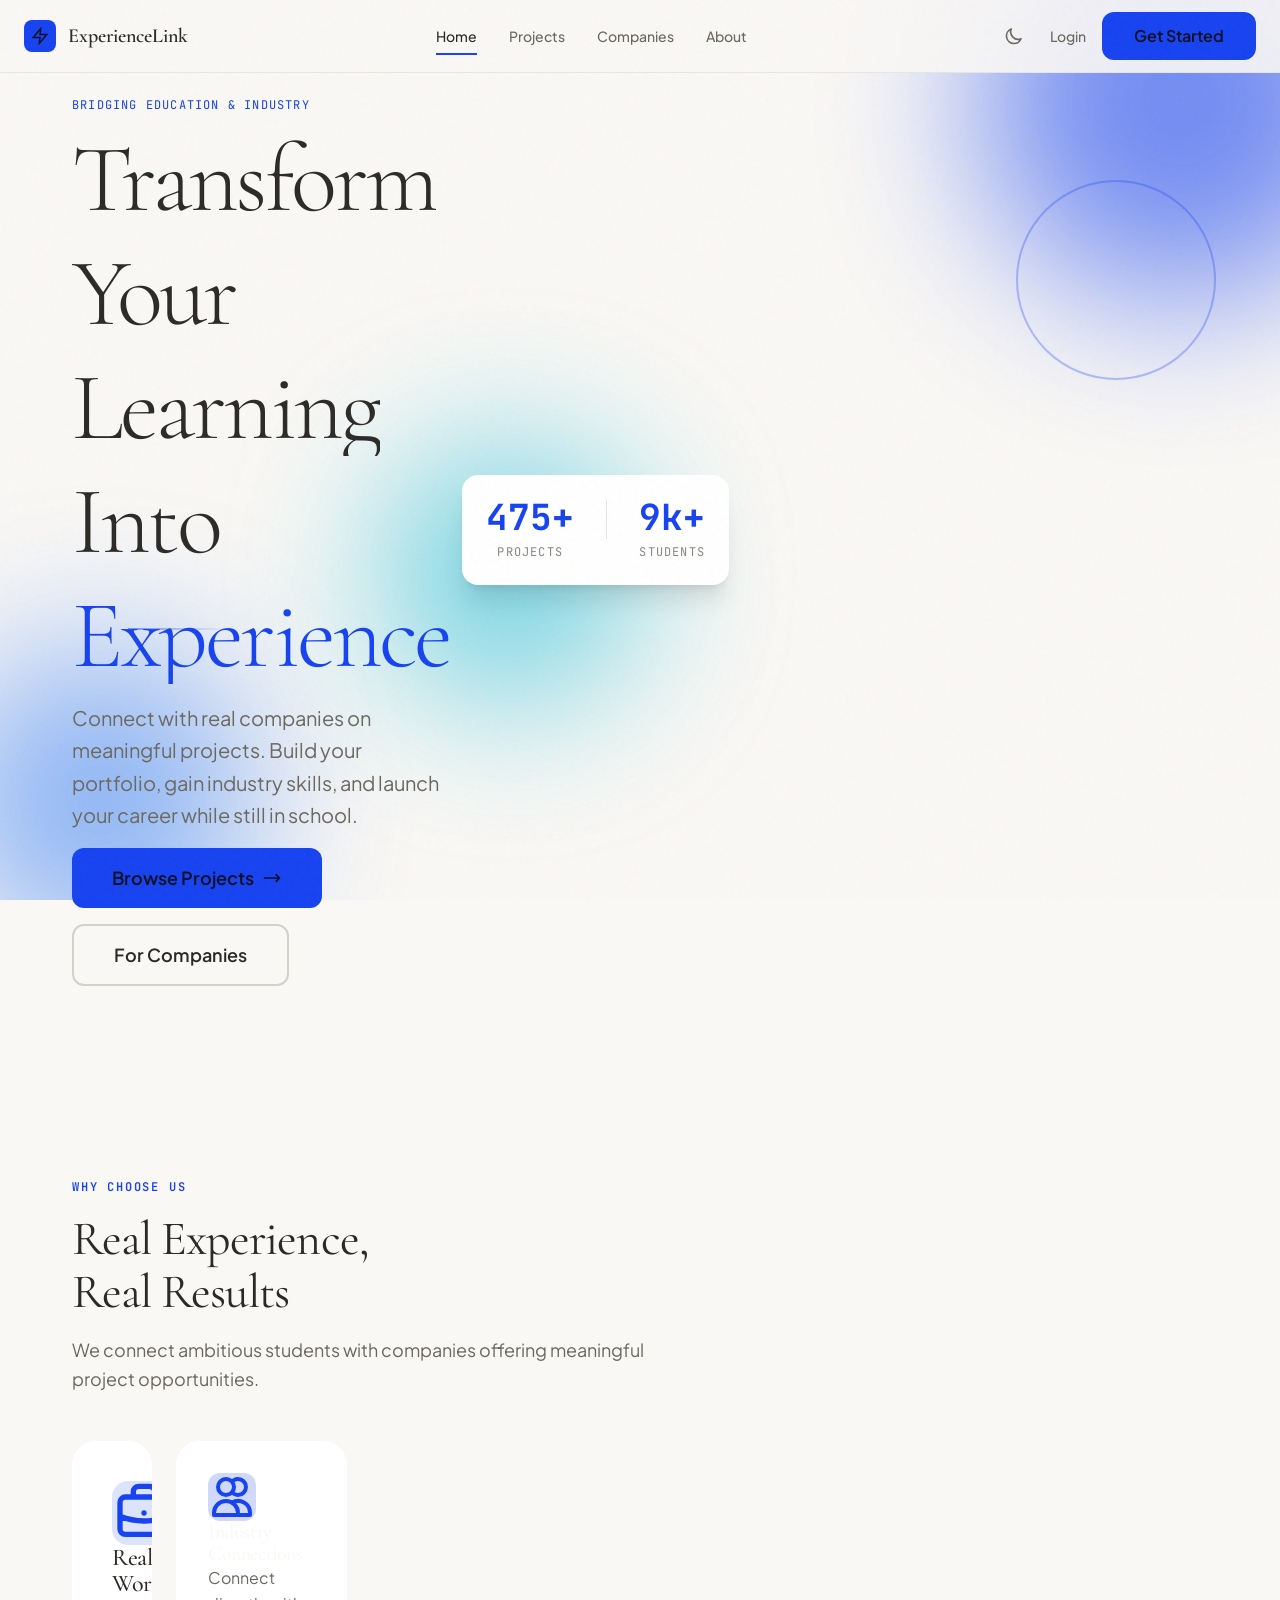
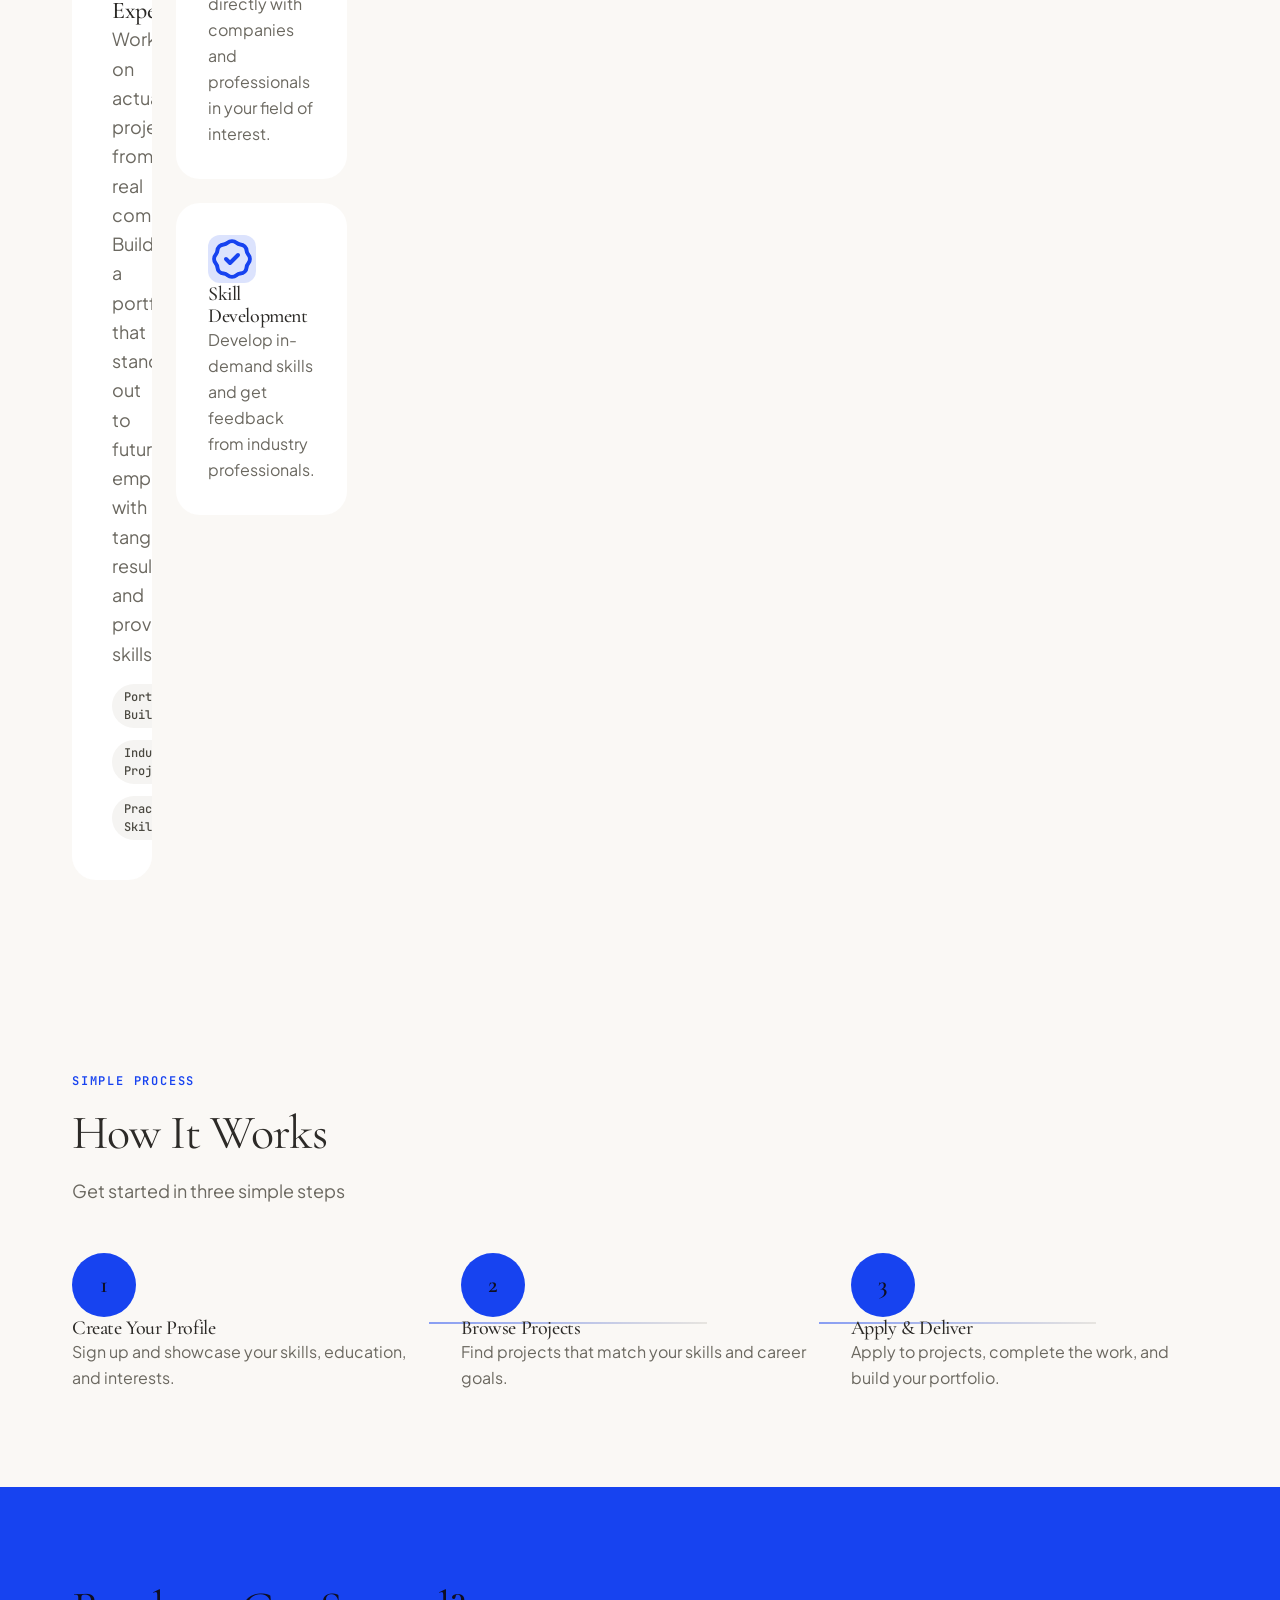
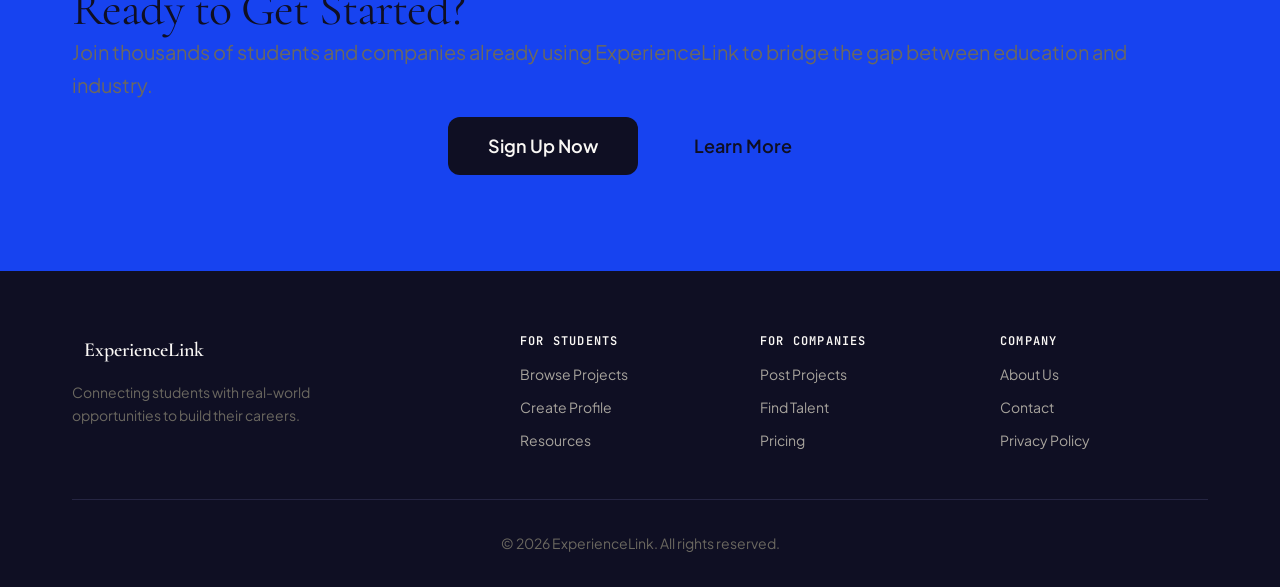
==== commit 347c1aae: "Add animations.js and minor index.html update - Add js/animations.js for scroll-triggered animations" ====
--- a/index.html
+++ b/index.html
@@ -1,5 +1,6 @@
 <!DOCTYPE html>
 <html lang="en">
+    
 <head>
     <meta charset="UTF-8">
     <meta name="viewport" content="width=device-width, initial-scale=1.0">
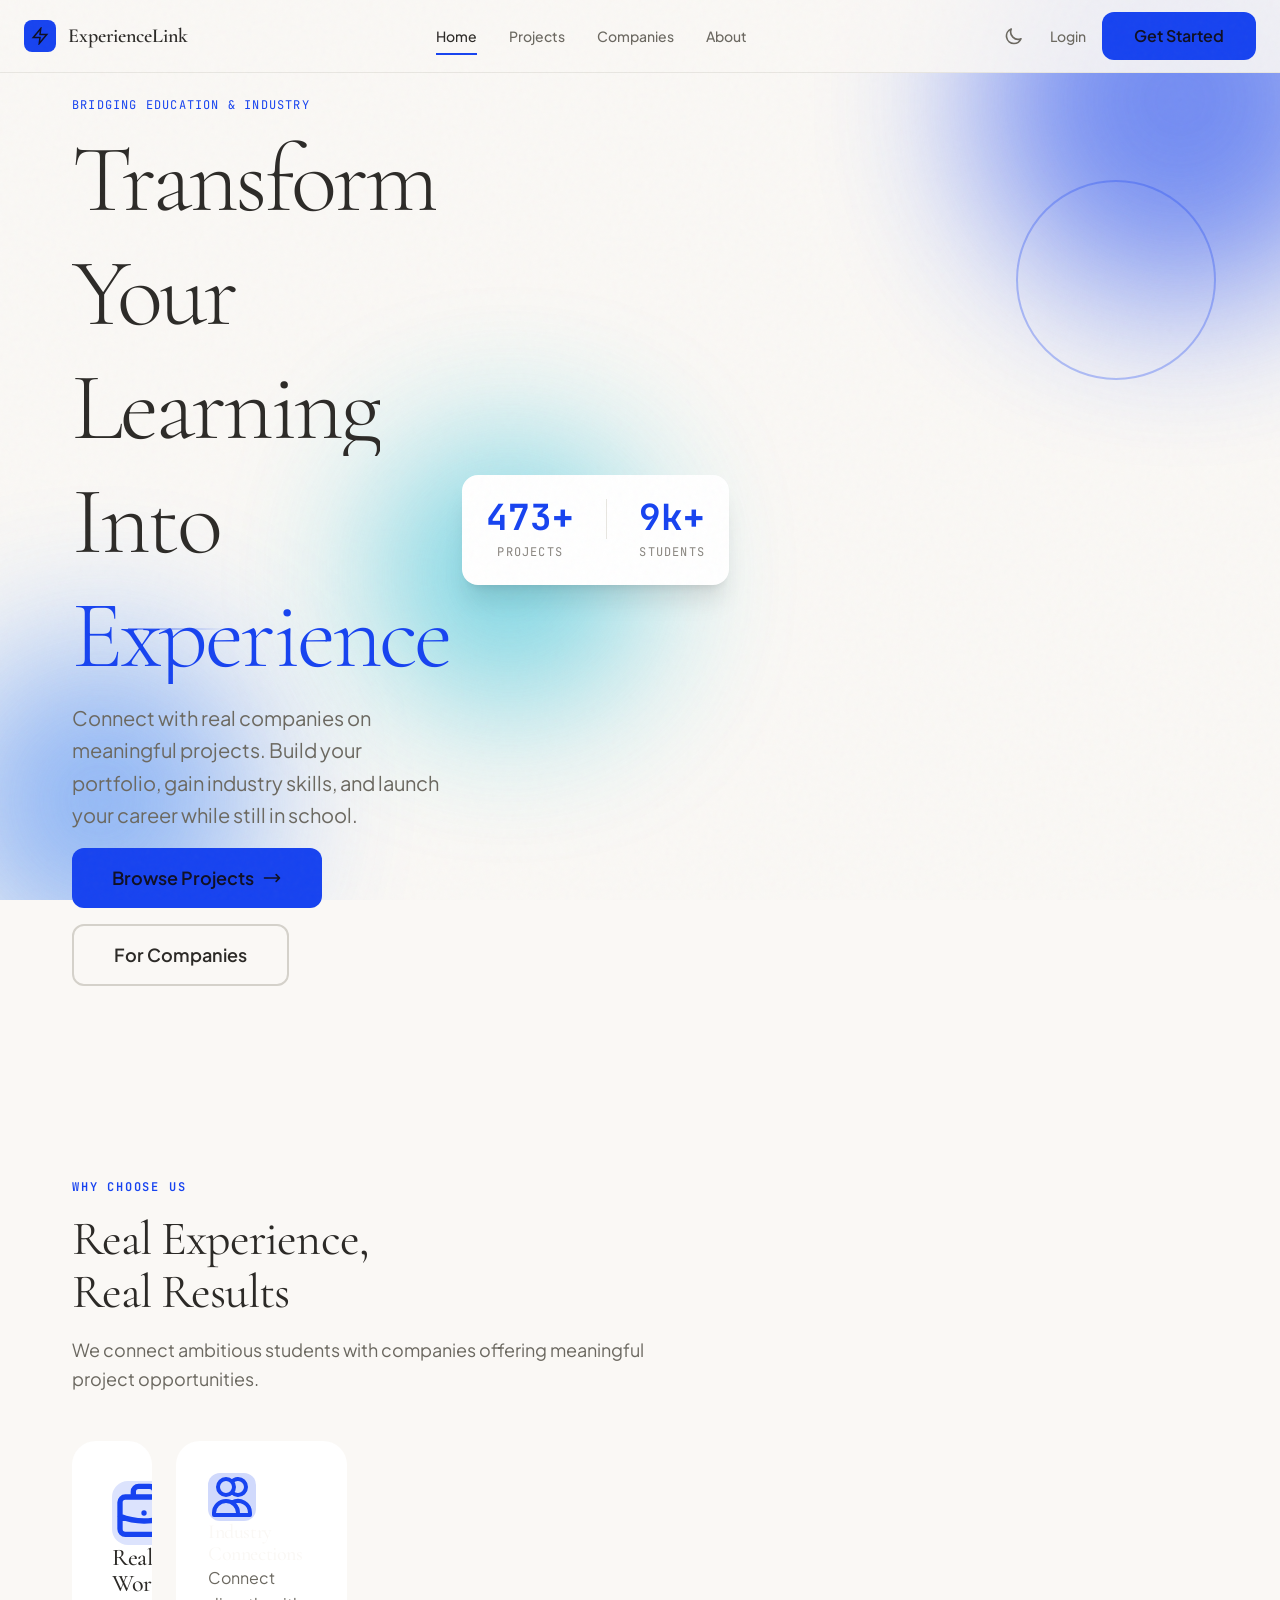
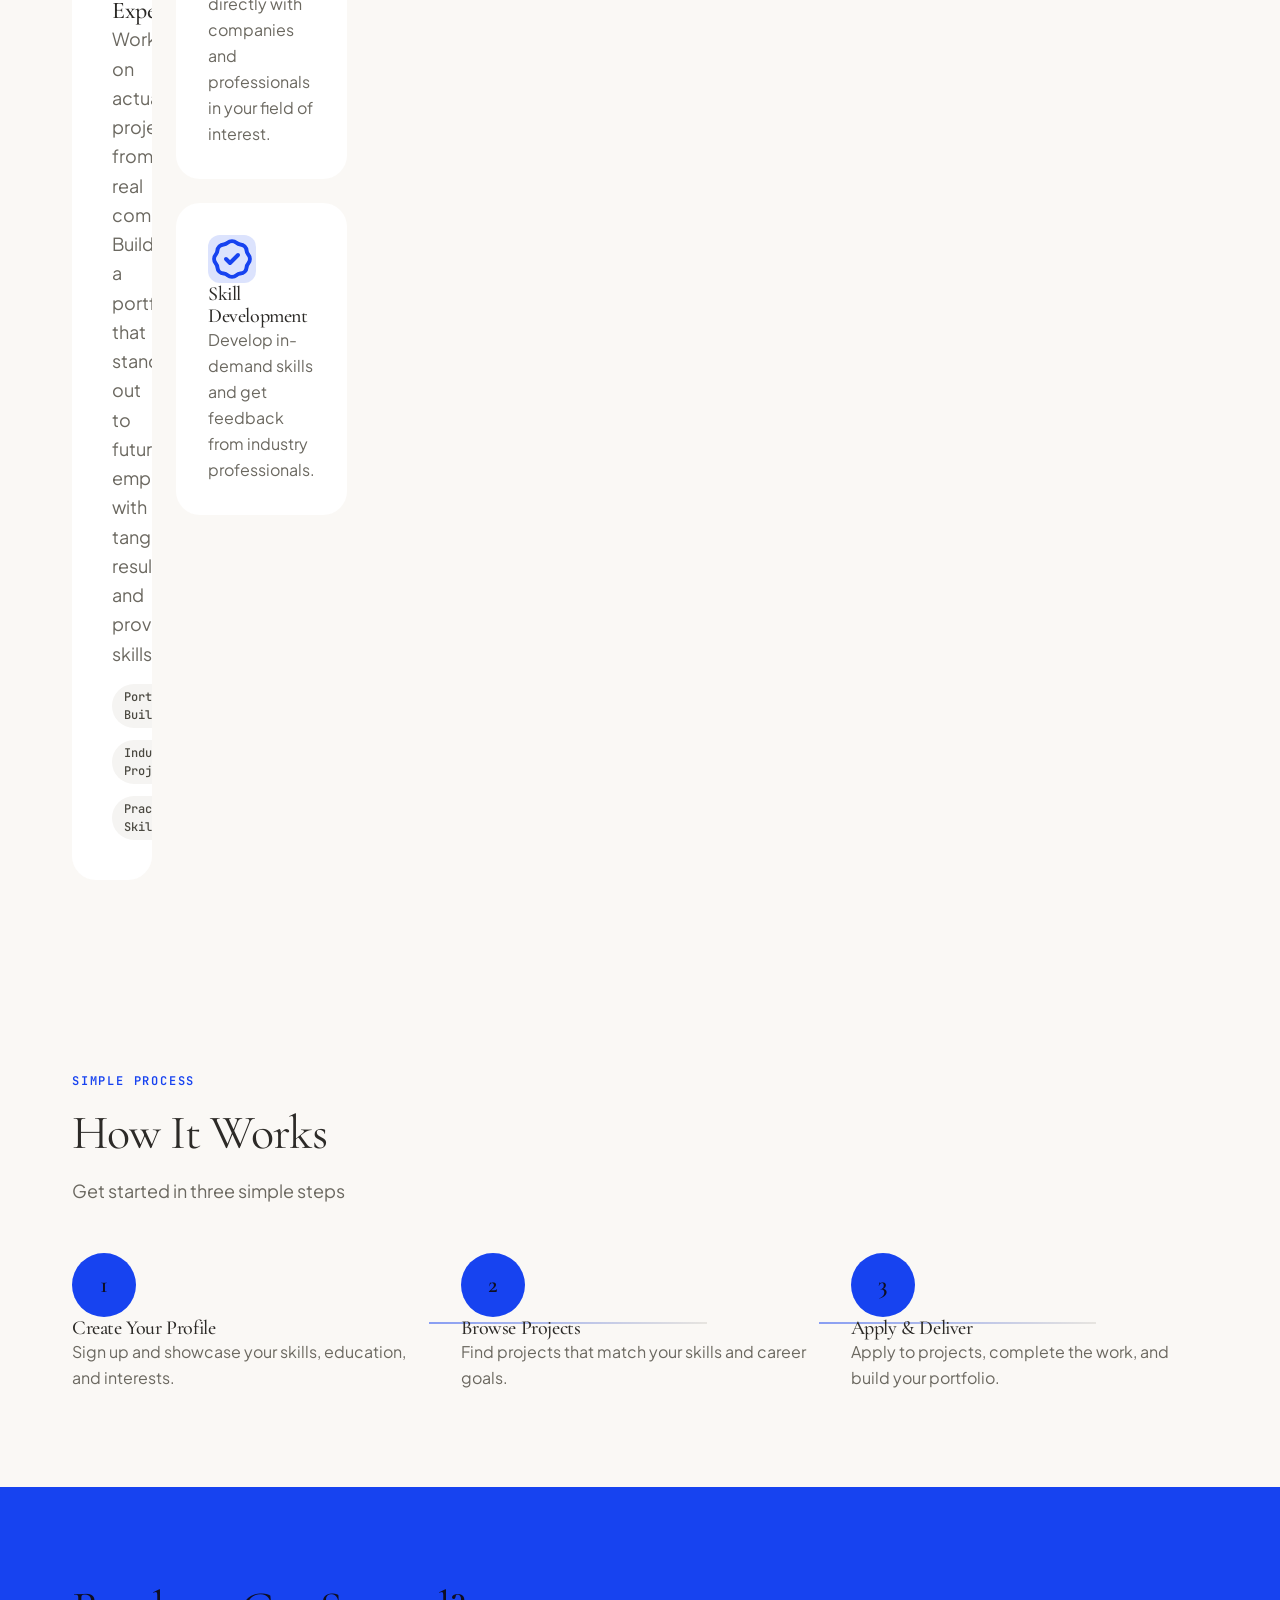
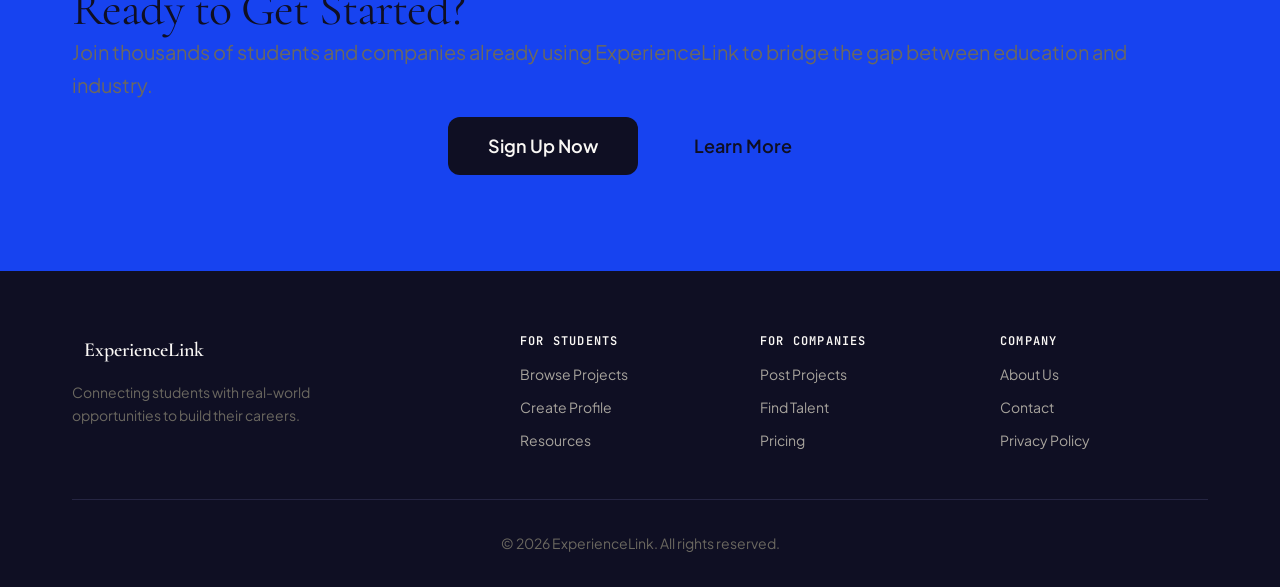
==== commit afd34313: "Add Supabase authentication integration - Add supabase-client.js for Supabase initialization - Add a" ====
--- a/index.html
+++ b/index.html
@@ -342,6 +342,11 @@
     </footer>
 
     <!-- Scripts -->
+    <script src="https://cdn.jsdelivr.net/npm/@supabase/supabase-js@2"></script>
+    <script src="js/supabase-client.js"></script>
+    <script src="js/auth.js"></script>
+    <script src="js/auth-guard.js"></script>
+    <script src="js/nav-auth.js"></script>
     <script src="js/animations.js"></script>
 </body>
 </html>
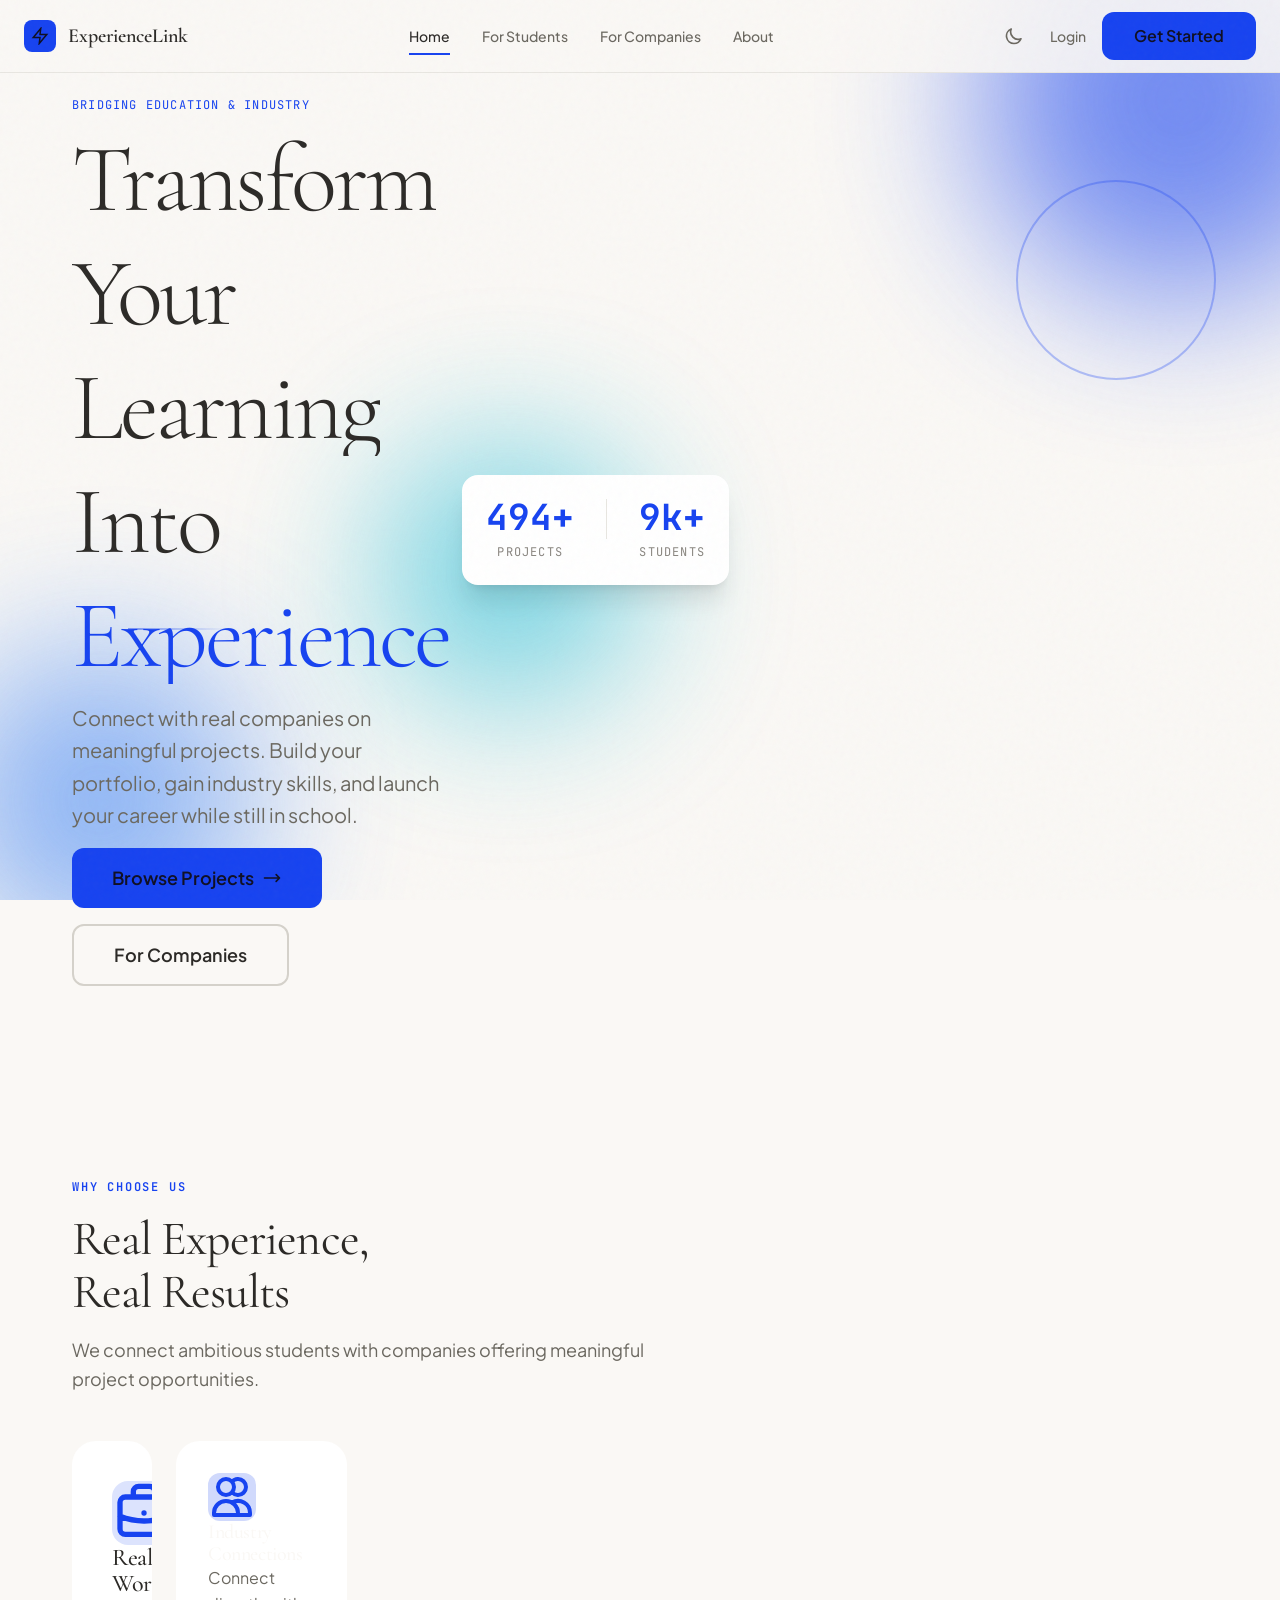
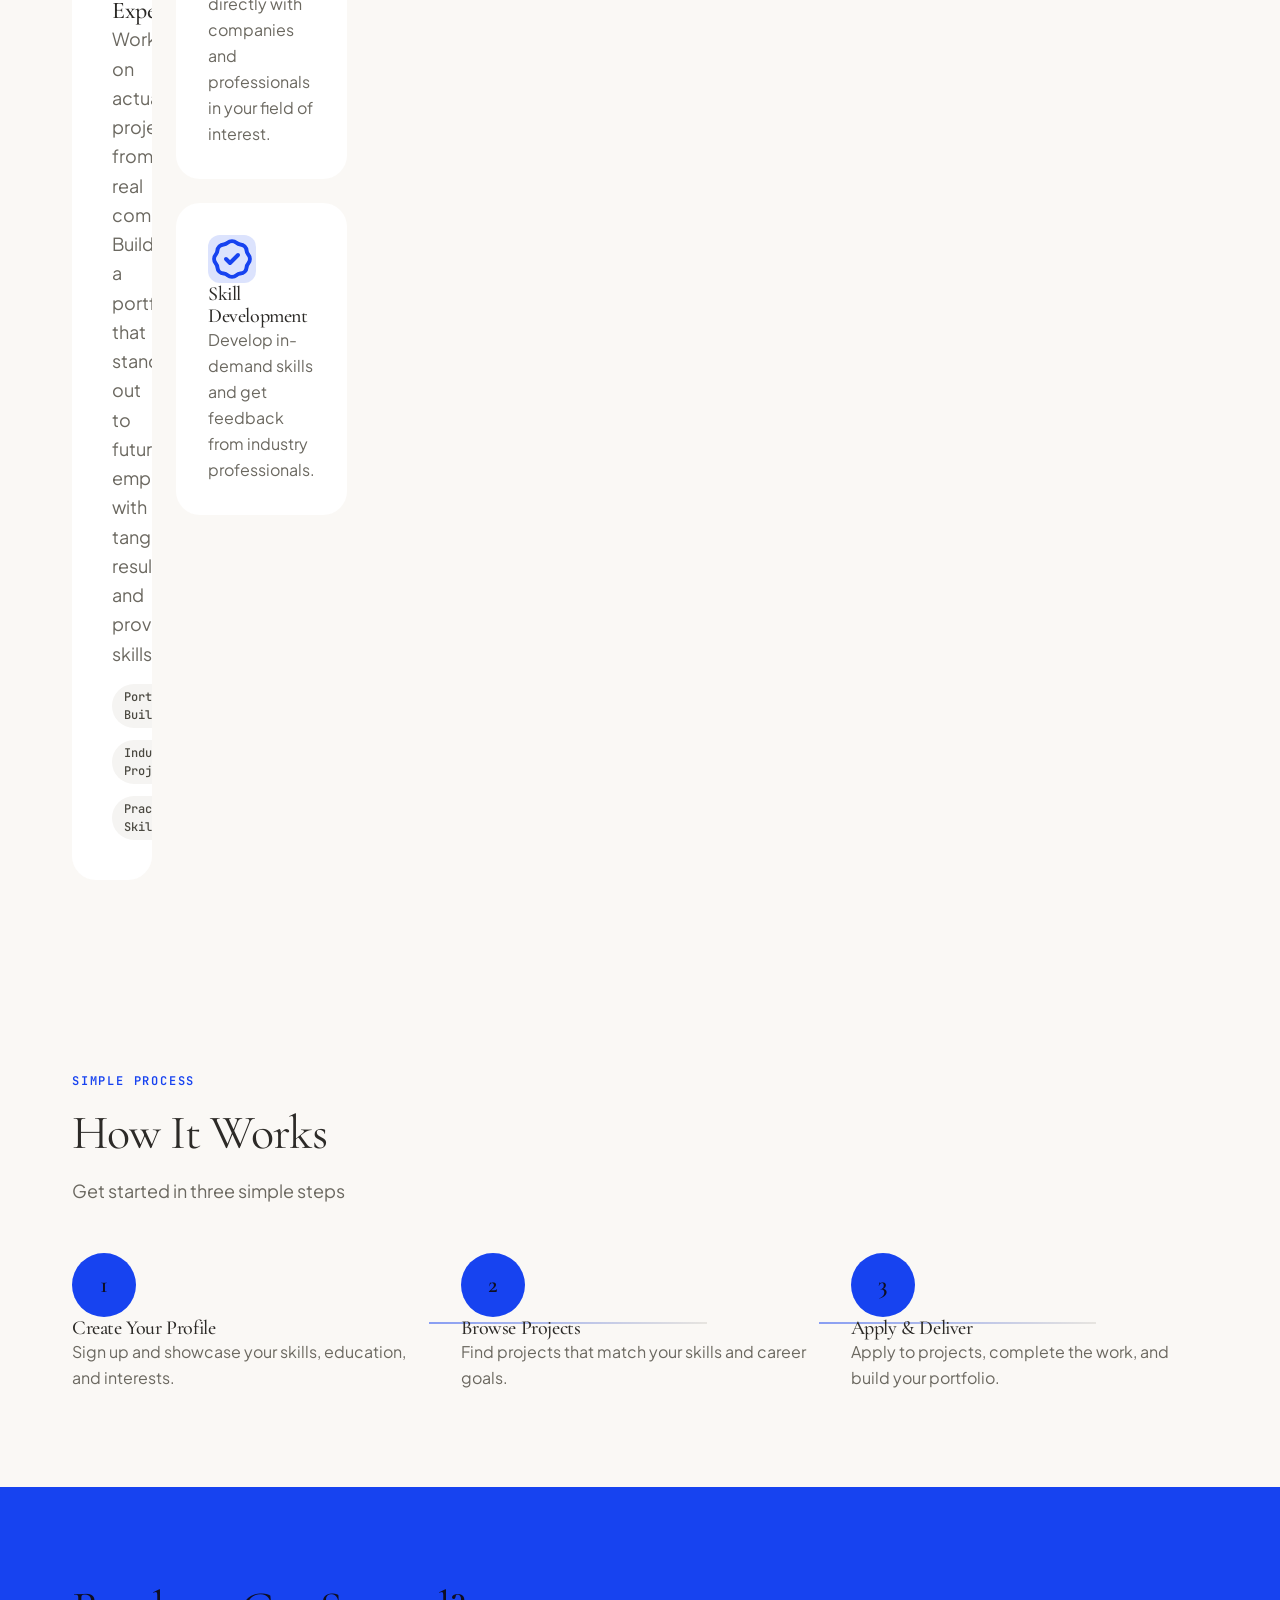
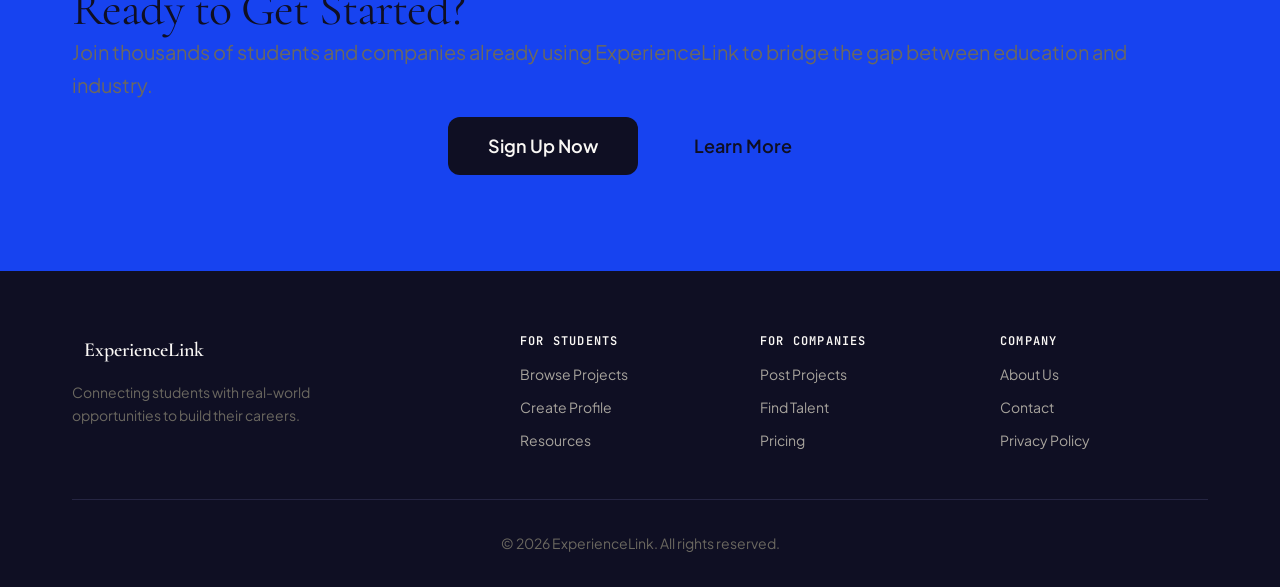
==== commit 4b4c1b39: "Update nav labels and add project modal with search - Change nav labels: Projects → For Students, Co" ====
--- a/index.html
+++ b/index.html
@@ -70,8 +70,8 @@
             <!-- Desktop Navigation -->
             <div class="nav-links">
                 <a href="index.html" class="nav-link active">Home</a>
-                <a href="projects.html" class="nav-link">Projects</a>
-                <a href="companies.html" class="nav-link">Companies</a>
+                <a href="projects.html" class="nav-link">For Students</a>
+                <a href="companies.html" class="nav-link">For Companies</a>
                 <a href="about.html" class="nav-link">About</a>
             </div>
 
@@ -101,8 +101,8 @@
         <!-- Mobile Menu -->
         <div data-mobile-menu class="nav-mobile">
             <a href="index.html" class="nav-link active">Home</a>
-            <a href="projects.html" class="nav-link">Projects</a>
-            <a href="companies.html" class="nav-link">Companies</a>
+            <a href="projects.html" class="nav-link">For Students</a>
+            <a href="companies.html" class="nav-link">For Companies</a>
             <a href="about.html" class="nav-link">About</a>
             <div class="mt-8 flex flex-col gap-4">
                 <a href="login.html" class="btn btn-secondary w-full">Login</a>
--- a/css/components.css
+++ b/css/components.css
@@ -944,3 +944,111 @@
 .dark .tab.active {
   background: var(--color-ink);
 }
+
+/* ============================================
+   PROJECT MODAL
+   ============================================ */
+
+.modal-overlay {
+  position: fixed;
+  top: 0;
+  left: 0;
+  right: 0;
+  bottom: 0;
+  background: rgba(15, 15, 35, 0.8);
+  backdrop-filter: blur(4px);
+  -webkit-backdrop-filter: blur(4px);
+  display: flex;
+  align-items: center;
+  justify-content: center;
+  z-index: var(--z-modal, 1000);
+  padding: var(--space-4);
+  animation: fadeIn var(--duration-normal) var(--ease-out);
+}
+
+.modal-overlay.hidden {
+  display: none;
+}
+
+.modal-content {
+  background: var(--color-bg-secondary);
+  border-radius: var(--radius-2xl);
+  padding: var(--space-8);
+  width: 100%;
+  max-width: 480px;
+  position: relative;
+  animation: slideUp var(--duration-normal) var(--ease-out);
+}
+
+.dark .modal-content {
+  background: var(--color-charcoal);
+}
+
+@keyframes slideUp {
+  from {
+    opacity: 0;
+    transform: translateY(20px);
+  }
+  to {
+    opacity: 1;
+    transform: translateY(0);
+  }
+}
+
+.modal-close {
+  position: absolute;
+  top: var(--space-4);
+  right: var(--space-4);
+  width: 40px;
+  height: 40px;
+  display: flex;
+  align-items: center;
+  justify-content: center;
+  background: transparent;
+  border: none;
+  border-radius: var(--radius-md);
+  font-size: var(--text-2xl);
+  color: var(--color-text-secondary);
+  cursor: pointer;
+  transition: all var(--duration-fast) var(--ease-out);
+}
+
+.modal-close:hover {
+  background: var(--color-stone-100);
+  color: var(--color-text-primary);
+}
+
+.dark .modal-close:hover {
+  background: var(--color-ink);
+}
+
+.resume-upload-area {
+  border: 2px dashed var(--color-stone-300);
+  border-radius: var(--radius-xl);
+  padding: var(--space-8);
+  text-align: center;
+  margin-bottom: var(--space-6);
+  transition: all var(--duration-fast) var(--ease-out);
+}
+
+.dark .resume-upload-area {
+  border-color: var(--color-charcoal-light);
+}
+
+.resume-upload-area:hover {
+  border-color: var(--color-amber);
+}
+
+/* Disabled button styling */
+.btn-disabled,
+.btn[disabled] {
+  opacity: 0.5;
+  cursor: not-allowed;
+  pointer-events: none;
+}
+
+.btn-disabled:hover,
+.btn[disabled]:hover {
+  transform: none;
+  box-shadow: none;
+}
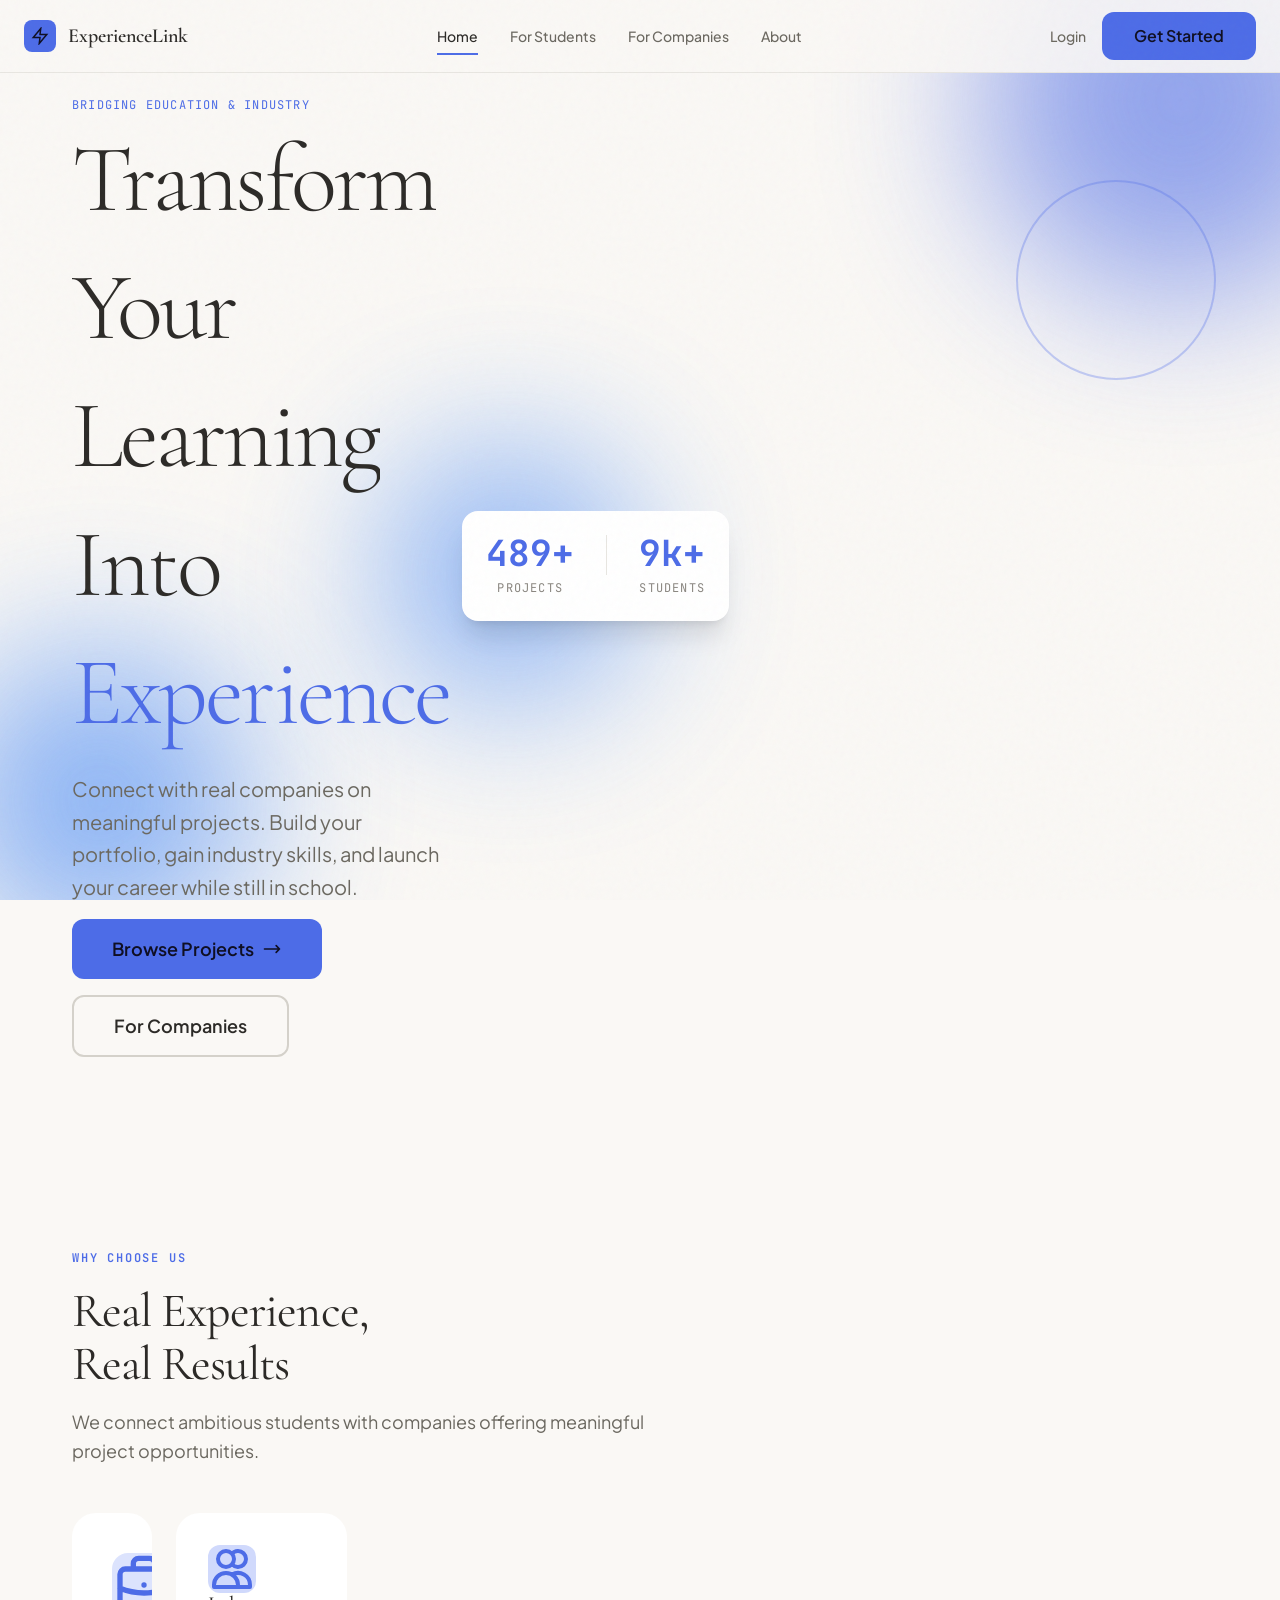
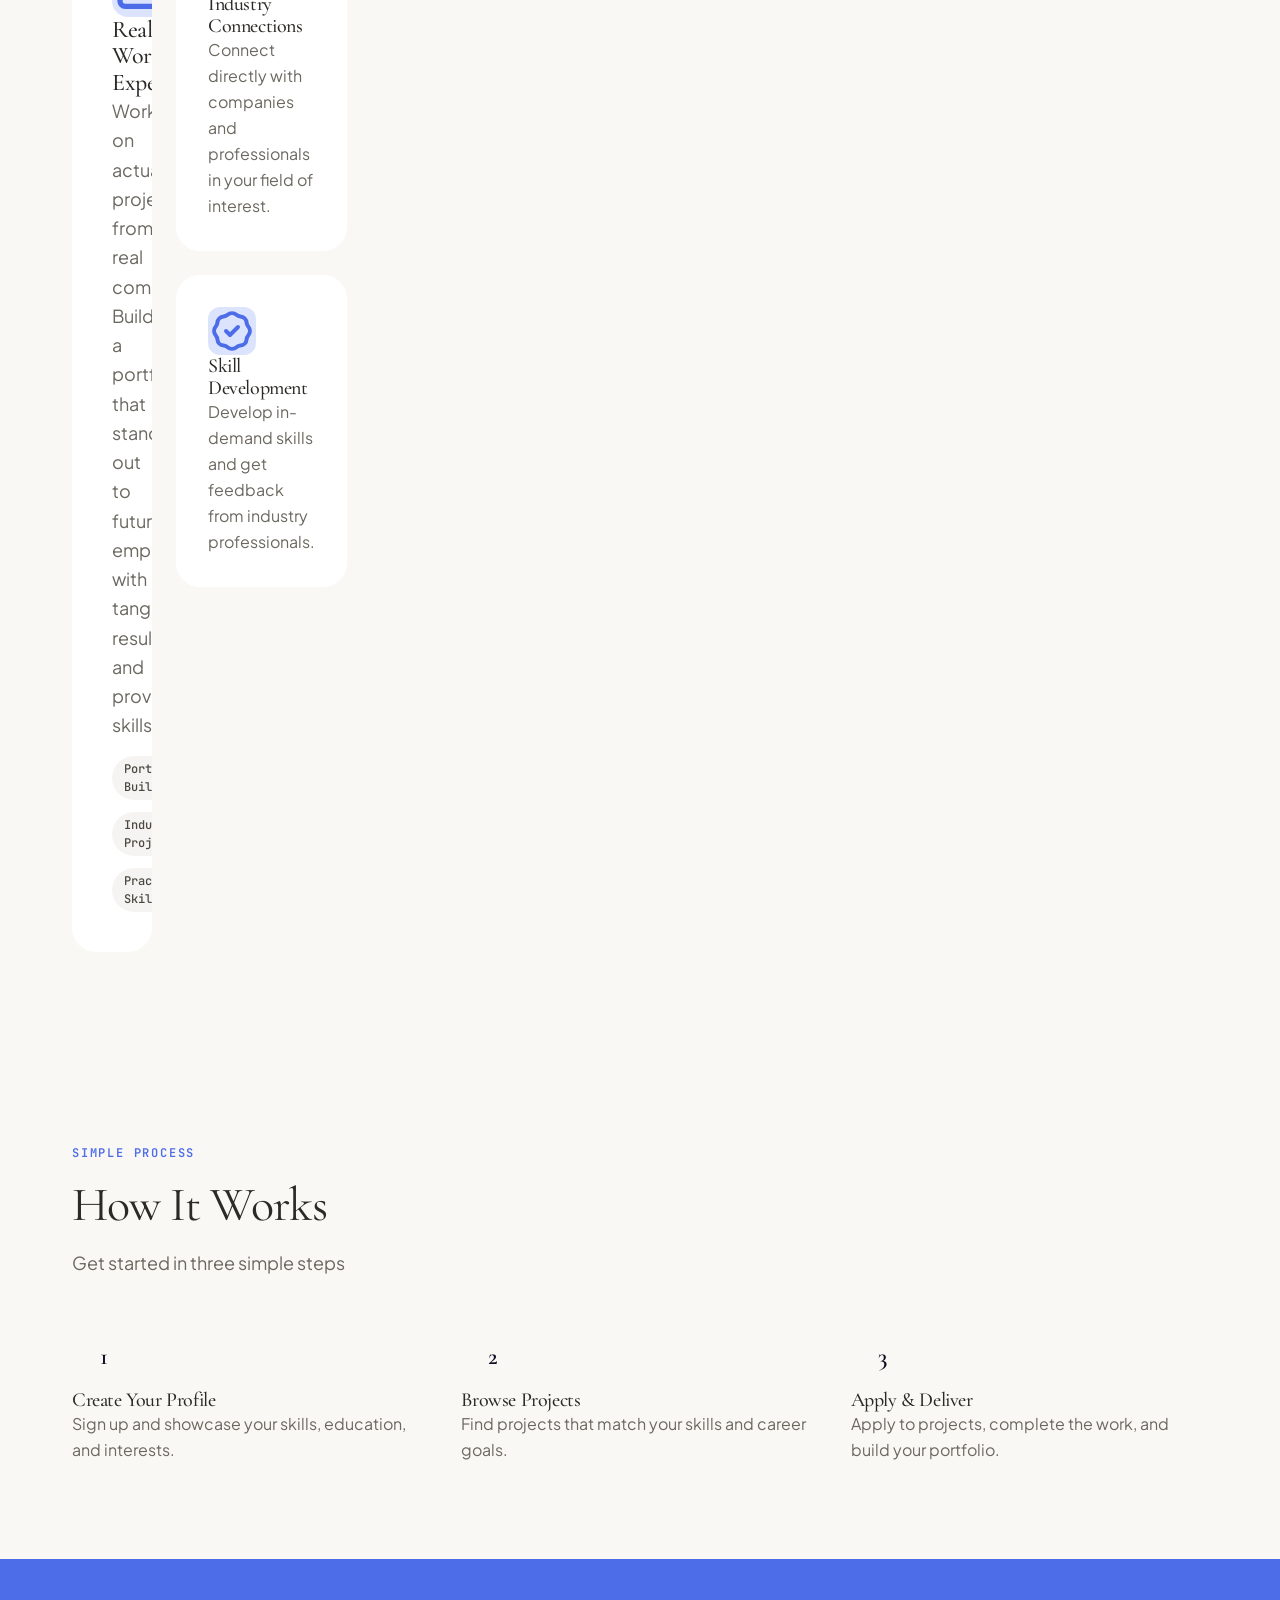
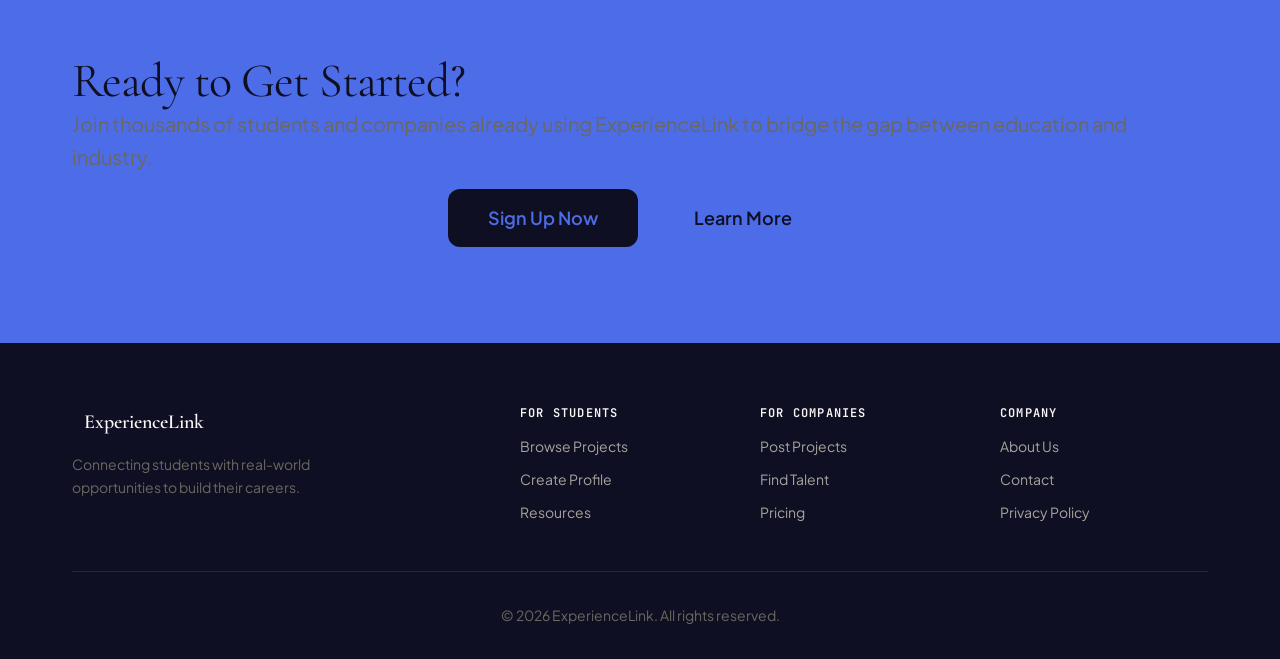
==== commit 41d6f2fc: "Refactor styles and remove dark mode theme - Update CSS tokens and base styles - Consolidate compone" ====
--- a/index.html
+++ b/index.html
@@ -1,6 +1,6 @@
 <!DOCTYPE html>
 <html lang="en">
-    
+
 <head>
     <meta charset="UTF-8">
     <meta name="viewport" content="width=device-width, initial-scale=1.0">
@@ -9,7 +9,9 @@
     <!-- Fonts -->
     <link rel="preconnect" href="https://fonts.googleapis.com">
     <link rel="preconnect" href="https://fonts.gstatic.com" crossorigin>
-    <link href="https://fonts.googleapis.com/css2?family=Cormorant+Garamond:ital,wght@0,300;0,400;0,500;0,600;0,700;1,400&family=Plus+Jakarta+Sans:wght@400;500;600;700;800&family=JetBrains+Mono:wght@400;500;600;700&display=swap" rel="stylesheet">
+    <link
+        href="https://fonts.googleapis.com/css2?family=Cormorant+Garamond:ital,wght@0,300;0,400;0,500;0,600;0,700;1,400&family=Plus+Jakarta+Sans:wght@400;500;600;700;800&family=JetBrains+Mono:wght@400;500;600;700&display=swap"
+        rel="stylesheet">
 
     <!-- Styles -->
     <link rel="stylesheet" href="css/tokens.css">
@@ -21,28 +23,8 @@
     <script src="https://cdn.tailwindcss.com"></script>
     <script>
         tailwind.config = {
-            darkMode: 'class',
             theme: {
                 extend: {
-                    colors: {
-                        ink: '#0f0f23',
-                        charcoal: '#1a1a2e',
-                        amber: '#1743f0',
-                        coral: '#3b82f6',
-                        sage: '#06b6d4',
-                        cream: '#faf8f5',
-                        stone: {
-                            100: '#f5f4f2',
-                            200: '#e8e6e1',
-                            300: '#d4d1ca',
-                            400: '#a8a49d',
-                            500: '#8a8680',
-                            600: '#6b6860',
-                            700: '#4a4840',
-                            800: '#37352f',
-                            900: '#2c2a27',
-                        }
-                    },
                     fontFamily: {
                         'display': ['Cormorant Garamond', 'Georgia', 'serif'],
                         'body': ['Plus Jakarta Sans', 'system-ui', 'sans-serif'],
@@ -53,7 +35,8 @@
         }
     </script>
 </head>
-<body class="font-body bg-cream dark:bg-ink transition-colors duration-300 grain">
+
+<body class="font-body bg-cream transition-colors duration-300 grain">
     <!-- Navigation -->
     <nav class="nav">
         <div class="nav-container">
@@ -61,7 +44,7 @@
             <a href="index.html" class="nav-logo">
                 <div class="nav-logo-mark">
                     <svg viewBox="0 0 24 24" fill="none" stroke="currentColor" stroke-width="2">
-                        <path d="M13 2L3 14h9l-1 8 10-12h-9l1-8z"/>
+                        <path d="M13 2L3 14h9l-1 8 10-12h-9l1-8z" />
                     </svg>
                 </div>
                 <span>ExperienceLink</span>
@@ -77,22 +60,15 @@
 
             <!-- Right Side -->
             <div class="nav-actions">
-                <!-- Dark Mode Toggle -->
-                <button data-theme-toggle class="theme-toggle" aria-label="Toggle dark mode">
-                    <svg class="icon-sun" fill="none" stroke="currentColor" viewBox="0 0 24 24">
-                        <path stroke-linecap="round" stroke-linejoin="round" stroke-width="2" d="M20.354 15.354A9 9 0 018.646 3.646 9.003 9.003 0 0012 21a9.003 9.003 0 008.354-5.646z"/>
-                    </svg>
-                    <svg class="icon-moon" fill="none" stroke="currentColor" viewBox="0 0 24 24">
-                        <path stroke-linecap="round" stroke-linejoin="round" stroke-width="2" d="M12 3v1m0 16v1m9-9h-1M4 12H3m15.364 6.364l-.707-.707M6.343 6.343l-.707-.707m12.728 0l-.707.707M6.343 17.657l-.707.707M16 12a4 4 0 11-8 0 4 4 0 018 0z"/>
-                    </svg>
-                </button>
                 <a href="login.html" class="nav-link hidden md:block">Login</a>
                 <a href="signup.html" class="btn btn-primary hidden md:flex">Get Started</a>
 
                 <!-- Mobile Menu Button -->
-                <button data-mobile-menu-btn class="nav-mobile-btn md:hidden" aria-label="Open menu" aria-expanded="false">
+                <button data-mobile-menu-btn class="nav-mobile-btn md:hidden" aria-label="Open menu"
+                    aria-expanded="false">
                     <svg width="24" height="24" fill="none" stroke="currentColor" viewBox="0 0 24 24">
-                        <path stroke-linecap="round" stroke-linejoin="round" stroke-width="2" d="M4 6h16M4 12h16M4 18h16"/>
+                        <path stroke-linecap="round" stroke-linejoin="round" stroke-width="2"
+                            d="M4 6h16M4 12h16M4 18h16" />
                     </svg>
                 </button>
             </div>
@@ -126,7 +102,7 @@
                 <div class="lg:col-span-7" data-animate="fadeUp">
                     <p class="label text-amber mb-6">Bridging Education & Industry</p>
 
-                    <h1 class="display-xl text-stone-900 dark:text-cream mb-8">
+                    <h1 class="display-xl text-stone-900 mb-8">
                         <span class="hero-word"><span>Transform</span></span>
                         <span class="hero-word"><span>Your</span></span><br>
                         <span class="hero-word"><span>Learning</span></span>
@@ -134,15 +110,17 @@
                         <span class="text-amber hero-word"><span>Experience</span></span>
                     </h1>
 
-                    <p class="lead text-stone-600 dark:text-stone-400 max-w-xl mb-10">
-                        Connect with real companies on meaningful projects. Build your portfolio, gain industry skills, and launch your career while still in school.
+                    <p class="lead text-stone-600 max-w-xl mb-10">
+                        Connect with real companies on meaningful projects. Build your portfolio, gain industry skills,
+                        and launch your career while still in school.
                     </p>
 
                     <div class="flex flex-wrap gap-4 mb-16">
                         <a href="projects.html" class="btn btn-primary btn-lg arrow-right">
                             Browse Projects
                             <svg width="20" height="20" fill="none" stroke="currentColor" viewBox="0 0 24 24">
-                                <path stroke-linecap="round" stroke-linejoin="round" stroke-width="2" d="M17 8l4 4m0 0l-4 4m4-4H3"/>
+                                <path stroke-linecap="round" stroke-linejoin="round" stroke-width="2"
+                                    d="M17 8l4 4m0 0l-4 4m4-4H3" />
                             </svg>
                         </a>
                         <a href="companies.html" class="btn btn-secondary btn-lg">
@@ -154,7 +132,8 @@
                 <!-- Right Image (5 cols) -->
                 <div class="lg:col-span-5 relative" data-animate="fadeUp" style="--delay: 200ms;">
                     <div class="rounded-2xl overflow-hidden shadow-2xl">
-                        <img src="https://images.unsplash.com/photo-1522071820081-009f0129c71c?w=800&h=600&fit=crop" alt="Team collaboration" class="w-full h-auto">
+                        <img src="https://images.unsplash.com/photo-1522071820081-009f0129c71c?w=800&h=600&fit=crop"
+                            alt="Team collaboration" class="w-full h-auto">
                     </div>
 
                     <!-- Overlapping Stats Card -->
@@ -174,12 +153,12 @@
         </div>
 
         <!-- Geometric Decorative Elements -->
-        <div class="geo-shape geo-circle hidden lg:block" style="width: 200px; height: 200px; top: 20%; right: 5%;"></div>
-        <div class="geo-shape geo-line hidden lg:block" style="width: 100px; bottom: 30%; left: 10%;"></div>
+        <div class="geo-shape geo-circle hidden lg:block" style="width: 200px; height: 200px; top: 20%; right: 5%;">
+        </div>
     </section>
 
     <!-- Why ExperienceLink Section -->
-    <section class="section bg-white dark:bg-charcoal">
+    <section class="section bg-white">
         <div class="container">
             <div class="section-header text-center max-w-2xl mx-auto" data-animate="fadeUp">
                 <p class="section-label">Why Choose Us</p>
@@ -192,15 +171,19 @@
             <!-- Bento Grid -->
             <div class="grid lg:grid-cols-12 gap-6">
                 <!-- Large Feature Card -->
-                <div class="lg:col-span-7 bento-card bento-card-lg card-hover hover-lift" data-animate="fadeUp" style="--delay: 100ms;">
+                <div class="lg:col-span-7 bento-card bento-card-lg card-hover hover-lift" data-animate="fadeUp"
+                    style="--delay: 100ms;">
                     <div class="icon-box icon-box-lg mb-6">
                         <svg class="w-8 h-8" fill="none" stroke="currentColor" viewBox="0 0 24 24">
-                            <path stroke-linecap="round" stroke-linejoin="round" stroke-width="2" d="M21 13.255A23.931 23.931 0 0112 15c-3.183 0-6.22-.62-9-1.745M16 6V4a2 2 0 00-2-2h-4a2 2 0 00-2 2v2m4 6h.01M5 20h14a2 2 0 002-2V8a2 2 0 00-2-2H5a2 2 0 00-2 2v10a2 2 0 002 2z"/>
+                            <path stroke-linecap="round" stroke-linejoin="round" stroke-width="2"
+                                d="M21 13.255A23.931 23.931 0 0112 15c-3.183 0-6.22-.62-9-1.745M16 6V4a2 2 0 00-2-2h-4a2 2 0 00-2 2v2m4 6h.01M5 20h14a2 2 0 002-2V8a2 2 0 00-2-2H5a2 2 0 00-2 2v10a2 2 0 002 2z" />
                         </svg>
                     </div>
-                    <h3 class="text-2xl font-display font-semibold text-stone-900 dark:text-cream mb-4">Real-World Experience</h3>
-                    <p class="text-stone-600 dark:text-stone-400 text-lg leading-relaxed">
-                        Work on actual projects from real companies. Build a portfolio that stands out to future employers with tangible results and proven skills.
+                    <h3 class="text-2xl font-display font-semibold text-stone-900 mb-4">Real-World
+                        Experience</h3>
+                    <p class="text-stone-600 text-lg leading-relaxed">
+                        Work on actual projects from real companies. Build a portfolio that stands out to future
+                        employers with tangible results and proven skills.
                     </p>
                     <div class="mt-8 flex flex-wrap gap-3">
                         <span class="tag">Portfolio Building</span>
@@ -214,21 +197,26 @@
                     <div class="bento-card card-dark hover-lift" data-animate="fadeUp" style="--delay: 200ms;">
                         <div class="icon-box mb-4" style="background: rgba(23, 67, 240, 0.2);">
                             <svg class="w-6 h-6" fill="none" stroke="currentColor" viewBox="0 0 24 24">
-                                <path stroke-linecap="round" stroke-linejoin="round" stroke-width="2" d="M12 4.354a4 4 0 110 5.292M15 21H3v-1a6 6 0 0112 0v1zm0 0h6v-1a6 6 0 00-9-5.197M13 7a4 4 0 11-8 0 4 4 0 018 0z"/>
+                                <path stroke-linecap="round" stroke-linejoin="round" stroke-width="2"
+                                    d="M12 4.354a4 4 0 110 5.292M15 21H3v-1a6 6 0 0112 0v1zm0 0h6v-1a6 6 0 00-9-5.197M13 7a4 4 0 11-8 0 4 4 0 018 0z" />
                             </svg>
                         </div>
                         <h3 class="text-xl font-display font-medium text-cream mb-2">Industry Connections</h3>
-                        <p class="text-stone-400">Connect directly with companies and professionals in your field of interest.</p>
+                        <p class="text-stone-400">Connect directly with companies and professionals in your field of
+                            interest.</p>
                     </div>
 
                     <div class="bento-card hover-lift" data-animate="fadeUp" style="--delay: 300ms;">
                         <div class="icon-box mb-4">
                             <svg class="w-6 h-6" fill="none" stroke="currentColor" viewBox="0 0 24 24">
-                                <path stroke-linecap="round" stroke-linejoin="round" stroke-width="2" d="M9 12l2 2 4-4M7.835 4.697a3.42 3.42 0 001.946-.806 3.42 3.42 0 014.438 0 3.42 3.42 0 001.946.806 3.42 3.42 0 013.138 3.138 3.42 3.42 0 00.806 1.946 3.42 3.42 0 010 4.438 3.42 3.42 0 00-.806 1.946 3.42 3.42 0 01-3.138 3.138 3.42 3.42 0 00-1.946.806 3.42 3.42 0 01-4.438 0 3.42 3.42 0 00-1.946-.806 3.42 3.42 0 01-3.138-3.138 3.42 3.42 0 00-.806-1.946 3.42 3.42 0 010-4.438 3.42 3.42 0 00.806-1.946 3.42 3.42 0 013.138-3.138z"/>
+                                <path stroke-linecap="round" stroke-linejoin="round" stroke-width="2"
+                                    d="M9 12l2 2 4-4M7.835 4.697a3.42 3.42 0 001.946-.806 3.42 3.42 0 014.438 0 3.42 3.42 0 001.946.806 3.42 3.42 0 013.138 3.138 3.42 3.42 0 00.806 1.946 3.42 3.42 0 010 4.438 3.42 3.42 0 00-.806 1.946 3.42 3.42 0 01-3.138 3.138 3.42 3.42 0 00-1.946.806 3.42 3.42 0 01-4.438 0 3.42 3.42 0 00-1.946-.806 3.42 3.42 0 01-3.138-3.138 3.42 3.42 0 00-.806-1.946 3.42 3.42 0 010-4.438 3.42 3.42 0 00.806-1.946 3.42 3.42 0 013.138-3.138z" />
                             </svg>
                         </div>
-                        <h3 class="text-xl font-display font-medium text-stone-900 dark:text-cream mb-2">Skill Development</h3>
-                        <p class="text-stone-600 dark:text-stone-400">Develop in-demand skills and get feedback from industry professionals.</p>
+                        <h3 class="text-xl font-display font-medium text-stone-900 mb-2">Skill
+                            Development</h3>
+                        <p class="text-stone-600">Develop in-demand skills and get feedback from
+                            industry professionals.</p>
                     </div>
                 </div>
             </div>
@@ -248,22 +236,28 @@
                 <!-- Step 1 -->
                 <div class="text-center step-connector" data-animate="fadeUp" style="--delay: 100ms;">
                     <div class="step-number mx-auto mb-6">1</div>
-                    <h3 class="text-xl font-display font-semibold text-stone-900 dark:text-cream mb-3">Create Your Profile</h3>
-                    <p class="text-stone-600 dark:text-stone-400">Sign up and showcase your skills, education, and interests.</p>
+                    <h3 class="text-xl font-display font-semibold text-stone-900 mb-3">Create Your
+                        Profile</h3>
+                    <p class="text-stone-600">Sign up and showcase your skills, education, and
+                        interests.</p>
                 </div>
 
                 <!-- Step 2 -->
                 <div class="text-center step-connector" data-animate="fadeUp" style="--delay: 200ms;">
                     <div class="step-number mx-auto mb-6">2</div>
-                    <h3 class="text-xl font-display font-semibold text-stone-900 dark:text-cream mb-3">Browse Projects</h3>
-                    <p class="text-stone-600 dark:text-stone-400">Find projects that match your skills and career goals.</p>
+                    <h3 class="text-xl font-display font-semibold text-stone-900 mb-3">Browse Projects
+                    </h3>
+                    <p class="text-stone-600">Find projects that match your skills and career goals.
+                    </p>
                 </div>
 
                 <!-- Step 3 -->
                 <div class="text-center step-connector" data-animate="fadeUp" style="--delay: 300ms;">
                     <div class="step-number mx-auto mb-6">3</div>
-                    <h3 class="text-xl font-display font-semibold text-stone-900 dark:text-cream mb-3">Apply & Deliver</h3>
-                    <p class="text-stone-600 dark:text-stone-400">Apply to projects, complete the work, and build your portfolio.</p>
+                    <h3 class="text-xl font-display font-semibold text-stone-900 mb-3">Apply & Deliver
+                    </h3>
+                    <p class="text-stone-600">Apply to projects, complete the work, and build your
+                        portfolio.</p>
                 </div>
             </div>
         </div>
@@ -277,13 +271,15 @@
                     Ready to Get Started?
                 </h2>
                 <p class="text-xl text-stone-800 mb-10 max-w-2xl mx-auto">
-                    Join thousands of students and companies already using ExperienceLink to bridge the gap between education and industry.
+                    Join thousands of students and companies already using ExperienceLink to bridge the gap between
+                    education and industry.
                 </p>
                 <div class="flex flex-wrap justify-center gap-4">
                     <a href="signup.html" class="btn btn-lg bg-ink text-cream hover:bg-stone-800">
                         Sign Up Now
                     </a>
-                    <a href="about.html" class="btn btn-lg bg-transparent border-2 border-ink text-ink hover:bg-ink hover:text-cream">
+                    <a href="about.html"
+                        class="btn btn-lg bg-transparent border-2 border-ink text-ink hover:bg-ink hover:text-cream">
                         Learn More
                     </a>
                 </div>
@@ -298,8 +294,9 @@
                 <div class="footer-brand">
                     <div class="footer-logo flex items-center gap-3">
                         <div class="w-8 h-8 bg-amber rounded-lg flex items-center justify-center">
-                            <svg class="w-5 h-5 text-ink" viewBox="0 0 24 24" fill="none" stroke="currentColor" stroke-width="2">
-                                <path d="M13 2L3 14h9l-1 8 10-12h-9l1-8z"/>
+                            <svg class="w-5 h-5 text-ink" viewBox="0 0 24 24" fill="none" stroke="currentColor"
+                                stroke-width="2">
+                                <path d="M13 2L3 14h9l-1 8 10-12h-9l1-8z" />
                             </svg>
                         </div>
                         <span>ExperienceLink</span>
@@ -349,4 +346,5 @@
     <script src="js/nav-auth.js"></script>
     <script src="js/animations.js"></script>
 </body>
-</html>
+
+</html>
--- a/css/tokens.css
+++ b/css/tokens.css
@@ -14,13 +14,8 @@
   /* ============================================
      COLORS - Accents (Energy)
      ============================================ */
-  --color-amber: #1743f0;
-  --color-amber-dark: #1236c9;
-  --color-amber-light: #4d6ff5;
+  --color-amber: #4d6ce7;
   --color-coral: #3b82f6;
-  --color-coral-dark: #2563eb;
-  --color-sage: #06b6d4;
-  --color-sage-dark: #0891b2;
 
   /* ============================================
      COLORS - Neutrals (Warm Grays)
@@ -47,18 +42,30 @@
   /* ============================================
      TYPOGRAPHY - Font Sizes
      ============================================ */
-  --text-xs: 0.75rem;      /* 12px */
-  --text-sm: 0.875rem;     /* 14px */
-  --text-base: 1rem;       /* 16px */
-  --text-lg: 1.125rem;     /* 18px */
-  --text-xl: 1.25rem;      /* 20px */
-  --text-2xl: 1.5rem;      /* 24px */
-  --text-3xl: 1.875rem;    /* 30px */
-  --text-4xl: 2.25rem;     /* 36px */
-  --text-5xl: 3rem;        /* 48px */
-  --text-6xl: 3.75rem;     /* 60px */
-  --text-7xl: 4.5rem;      /* 72px */
-  --text-8xl: 6rem;        /* 96px */
+  --text-xs: 0.75rem;
+  /* 12px */
+  --text-sm: 0.875rem;
+  /* 14px */
+  --text-base: 1rem;
+  /* 16px */
+  --text-lg: 1.125rem;
+  /* 18px */
+  --text-xl: 1.25rem;
+  /* 20px */
+  --text-2xl: 1.5rem;
+  /* 24px */
+  --text-3xl: 1.875rem;
+  /* 30px */
+  --text-4xl: 2.25rem;
+  /* 36px */
+  --text-5xl: 3rem;
+  /* 48px */
+  --text-6xl: 3.75rem;
+  /* 60px */
+  --text-7xl: 4.5rem;
+  /* 72px */
+  --text-8xl: 6rem;
+  /* 96px */
 
   /* ============================================
      TYPOGRAPHY - Font Weights
@@ -83,28 +90,46 @@
   /* ============================================
      SPACING
      ============================================ */
-  --space-1: 0.25rem;      /* 4px */
-  --space-2: 0.5rem;       /* 8px */
-  --space-3: 0.75rem;      /* 12px */
-  --space-4: 1rem;         /* 16px */
-  --space-5: 1.25rem;      /* 20px */
-  --space-6: 1.5rem;       /* 24px */
-  --space-8: 2rem;         /* 32px */
-  --space-10: 2.5rem;      /* 40px */
-  --space-12: 3rem;        /* 48px */
-  --space-16: 4rem;        /* 64px */
-  --space-20: 5rem;        /* 80px */
-  --space-24: 6rem;        /* 96px */
-  --space-32: 8rem;        /* 128px */
+  --space-1: 0.25rem;
+  /* 4px */
+  --space-2: 0.5rem;
+  /* 8px */
+  --space-3: 0.75rem;
+  /* 12px */
+  --space-4: 1rem;
+  /* 16px */
+  --space-5: 1.25rem;
+  /* 20px */
+  --space-6: 1.5rem;
+  /* 24px */
+  --space-8: 2rem;
+  /* 32px */
+  --space-10: 2.5rem;
+  /* 40px */
+  --space-12: 3rem;
+  /* 48px */
+  --space-16: 4rem;
+  /* 64px */
+  --space-20: 5rem;
+  /* 80px */
+  --space-24: 6rem;
+  /* 96px */
+  --space-32: 8rem;
+  /* 128px */
 
   /* ============================================
      BORDERS & RADIUS
      ============================================ */
-  --radius-sm: 0.25rem;    /* 4px */
-  --radius-md: 0.5rem;     /* 8px */
-  --radius-lg: 0.75rem;    /* 12px */
-  --radius-xl: 1rem;       /* 16px */
-  --radius-2xl: 1.5rem;    /* 24px */
+  --radius-sm: 0.25rem;
+  /* 4px */
+  --radius-md: 0.5rem;
+  /* 8px */
+  --radius-lg: 0.75rem;
+  /* 12px */
+  --radius-xl: 1rem;
+  /* 16px */
+  --radius-2xl: 1.5rem;
+  /* 24px */
   --radius-full: 9999px;
 
   /* ============================================
@@ -159,19 +184,6 @@
 }
 
 /* ============================================
-   DARK MODE OVERRIDES
-   ============================================ */
-.dark {
-  --color-bg-primary: var(--color-ink);
-  --color-bg-secondary: var(--color-charcoal);
-  --color-bg-tertiary: var(--color-charcoal-light);
-  --color-text-primary: var(--color-cream);
-  --color-text-secondary: var(--color-stone-400);
-  --color-text-muted: var(--color-stone-500);
-  --color-border: var(--color-charcoal-light);
-}
-
-/* ============================================
    LIGHT MODE (DEFAULT)
    ============================================ */
 :root {
@@ -182,4 +194,4 @@
   --color-text-secondary: var(--color-stone-600);
   --color-text-muted: var(--color-stone-500);
   --color-border: var(--color-stone-200);
-}
+}
--- a/css/base.css
+++ b/css/base.css
@@ -31,13 +31,18 @@
   -moz-osx-font-smoothing: grayscale;
   text-rendering: optimizeLegibility;
   transition: background-color var(--duration-normal) var(--ease-out),
-              color var(--duration-normal) var(--ease-out);
+    color var(--duration-normal) var(--ease-out);
 }
 
 /* ============================================
    TYPOGRAPHY - HEADINGS
    ============================================ */
-h1, h2, h3, h4, h5, h6 {
+h1,
+h2,
+h3,
+h4,
+h5,
+h6 {
   font-family: var(--font-display);
   font-weight: var(--font-semibold);
   line-height: var(--leading-tight);
@@ -77,13 +82,23 @@
 
 /* Responsive headings */
 @media (min-width: 768px) {
-  h1 { font-size: var(--text-6xl); }
-  h2 { font-size: var(--text-5xl); }
+  h1 {
+    font-size: var(--text-6xl);
+  }
+
+  h2 {
+    font-size: var(--text-5xl);
+  }
 }
 
 @media (min-width: 1024px) {
-  h1 { font-size: var(--text-7xl); }
-  h2 { font-size: var(--text-5xl); }
+  h1 {
+    font-size: var(--text-7xl);
+  }
+
+  h2 {
+    font-size: var(--text-5xl);
+  }
 }
 
 /* ============================================
@@ -112,7 +127,8 @@
   }
 }
 
-small, .text-sm {
+small,
+.text-sm {
   font-size: var(--text-sm);
 }
 
@@ -131,7 +147,11 @@
 /* ============================================
    TYPOGRAPHY - MONOSPACE
    ============================================ */
-.mono, code, kbd, samp, pre {
+.mono,
+code,
+kbd,
+samp,
+pre {
   font-family: var(--font-mono);
 }
 
@@ -192,7 +212,8 @@
 /* ============================================
    IMAGES & MEDIA
    ============================================ */
-img, video {
+img,
+video {
   max-width: 100%;
   height: auto;
   display: block;
@@ -201,7 +222,8 @@
 /* ============================================
    LISTS
    ============================================ */
-ul, ol {
+ul,
+ol {
   list-style: none;
 }
 
@@ -306,33 +328,81 @@
   grid-template-columns: repeat(12, 1fr);
 }
 
-.grid-cols-1 { grid-template-columns: repeat(1, 1fr); }
-.grid-cols-2 { grid-template-columns: repeat(2, 1fr); }
-.grid-cols-3 { grid-template-columns: repeat(3, 1fr); }
-.grid-cols-4 { grid-template-columns: repeat(4, 1fr); }
+.grid-cols-1 {
+  grid-template-columns: repeat(1, 1fr);
+}
+
+.grid-cols-2 {
+  grid-template-columns: repeat(2, 1fr);
+}
+
+.grid-cols-3 {
+  grid-template-columns: repeat(3, 1fr);
+}
+
+.grid-cols-4 {
+  grid-template-columns: repeat(4, 1fr);
+}
 
 @media (min-width: 768px) {
-  .md\:grid-cols-2 { grid-template-columns: repeat(2, 1fr); }
-  .md\:grid-cols-3 { grid-template-columns: repeat(3, 1fr); }
-  .md\:grid-cols-4 { grid-template-columns: repeat(4, 1fr); }
+  .md\:grid-cols-2 {
+    grid-template-columns: repeat(2, 1fr);
+  }
+
+  .md\:grid-cols-3 {
+    grid-template-columns: repeat(3, 1fr);
+  }
+
+  .md\:grid-cols-4 {
+    grid-template-columns: repeat(4, 1fr);
+  }
 }
 
 @media (min-width: 1024px) {
-  .lg\:grid-cols-2 { grid-template-columns: repeat(2, 1fr); }
-  .lg\:grid-cols-3 { grid-template-columns: repeat(3, 1fr); }
-  .lg\:grid-cols-4 { grid-template-columns: repeat(4, 1fr); }
-  .lg\:grid-cols-12 { grid-template-columns: repeat(12, 1fr); }
+  .lg\:grid-cols-2 {
+    grid-template-columns: repeat(2, 1fr);
+  }
+
+  .lg\:grid-cols-3 {
+    grid-template-columns: repeat(3, 1fr);
+  }
+
+  .lg\:grid-cols-4 {
+    grid-template-columns: repeat(4, 1fr);
+  }
+
+  .lg\:grid-cols-12 {
+    grid-template-columns: repeat(12, 1fr);
+  }
 }
 
 /* Bento-style column spans */
-.col-span-4 { grid-column: span 4; }
-.col-span-5 { grid-column: span 5; }
-.col-span-6 { grid-column: span 6; }
-.col-span-7 { grid-column: span 7; }
-.col-span-8 { grid-column: span 8; }
-.col-span-12 { grid-column: span 12; }
+.col-span-4 {
+  grid-column: span 4;
+}
+
+.col-span-5 {
+  grid-column: span 5;
+}
+
+.col-span-6 {
+  grid-column: span 6;
+}
+
+.col-span-7 {
+  grid-column: span 7;
+}
+
+.col-span-8 {
+  grid-column: span 8;
+}
+
+.col-span-12 {
+  grid-column: span 12;
+}
 
 @media (max-width: 1023px) {
+
   .col-span-4,
   .col-span-5,
   .col-span-6,
@@ -345,39 +415,60 @@
 /* ============================================
    FLEXBOX UTILITIES
    ============================================ */
-.flex { display: flex; }
-.flex-col { flex-direction: column; }
-.flex-wrap { flex-wrap: wrap; }
-.items-center { align-items: center; }
-.items-start { align-items: flex-start; }
-.items-end { align-items: flex-end; }
-.justify-center { justify-content: center; }
-.justify-between { justify-content: space-between; }
-.justify-end { justify-content: flex-end; }
-.gap-2 { gap: var(--space-2); }
-.gap-3 { gap: var(--space-3); }
-.gap-4 { gap: var(--space-4); }
-.gap-6 { gap: var(--space-6); }
-.gap-8 { gap: var(--space-8); }
-
-/* ============================================
-   DARK MODE - BODY STYLES
-   ============================================ */
-.dark body {
-  background-color: var(--color-ink);
-  color: var(--color-cream);
-}
-
-.dark h1, .dark h2, .dark h3, .dark h4, .dark h5, .dark h6 {
-  color: var(--color-cream);
-}
-
-.dark p {
-  color: var(--color-stone-400);
-}
-
-.dark .lead {
-  color: var(--color-stone-300);
+.flex {
+  display: flex;
+}
+
+.flex-col {
+  flex-direction: column;
+}
+
+.flex-wrap {
+  flex-wrap: wrap;
+}
+
+.items-center {
+  align-items: center;
+}
+
+.items-start {
+  align-items: flex-start;
+}
+
+.items-end {
+  align-items: flex-end;
+}
+
+.justify-center {
+  justify-content: center;
+}
+
+.justify-between {
+  justify-content: space-between;
+}
+
+.justify-end {
+  justify-content: flex-end;
+}
+
+.gap-2 {
+  gap: var(--space-2);
+}
+
+.gap-3 {
+  gap: var(--space-3);
+}
+
+.gap-4 {
+  gap: var(--space-4);
+}
+
+.gap-6 {
+  gap: var(--space-6);
+}
+
+.gap-8 {
+  gap: var(--space-8);
 }
 
 /* ============================================
@@ -396,27 +487,48 @@
   background-image: url("data:image/svg+xml,%3Csvg viewBox='0 0 200 200' xmlns='http://www.w3.org/2000/svg'%3E%3Cfilter id='noiseFilter'%3E%3CfeTurbulence type='fractalNoise' baseFrequency='0.85' numOctaves='4' stitchTiles='stitch'/%3E%3C/filter%3E%3Crect width='100%25' height='100%25' filter='url(%23noiseFilter)'/%3E%3C/svg%3E");
 }
 
-.dark .grain::before {
-  opacity: 0.05;
-}
-
 /* ============================================
    TEXT COLOR UTILITIES
    ============================================ */
-.text-amber { color: var(--color-amber); }
-.text-coral { color: var(--color-coral); }
-.text-sage { color: var(--color-sage); }
-.text-stone-500 { color: var(--color-stone-500); }
-.text-stone-900 { color: var(--color-stone-900); }
-.text-cream { color: var(--color-cream); }
-.text-ink { color: var(--color-ink); }
+.text-amber {
+  color: var(--color-amber);
+}
+
+.text-coral {
+  color: var(--color-coral);
+}
+
+.text-stone-500 {
+  color: var(--color-stone-500);
+}
+
+.text-stone-900 {
+  color: var(--color-stone-900);
+}
+
+.text-ink {
+  color: var(--color-ink);
+}
 
 /* ============================================
    BACKGROUND COLOR UTILITIES
    ============================================ */
-.bg-ink { background-color: var(--color-ink); }
-.bg-charcoal { background-color: var(--color-charcoal); }
-.bg-cream { background-color: var(--color-cream); }
-.bg-amber { background-color: var(--color-amber); }
-.bg-coral { background-color: var(--color-coral); }
-.bg-sage { background-color: var(--color-sage); }
+.bg-ink {
+  background-color: var(--color-ink);
+}
+
+.bg-charcoal {
+  background-color: var(--color-charcoal);
+}
+
+.bg-cream {
+  background-color: var(--color-cream);
+}
+
+.bg-amber {
+  background-color: var(--color-amber);
+}
+
+.bg-coral {
+  background-color: var(--color-coral);
+}
--- a/css/animations.css
+++ b/css/animations.css
@@ -13,6 +13,7 @@
     opacity: 0;
     transform: translateY(30px);
   }
+
   to {
     opacity: 1;
     transform: translateY(0);
@@ -24,6 +25,7 @@
   from {
     opacity: 0;
   }
+
   to {
     opacity: 1;
   }
@@ -35,6 +37,7 @@
     opacity: 0;
     transform: translateX(-50px);
   }
+
   to {
     opacity: 1;
     transform: translateX(0);
@@ -47,6 +50,7 @@
     opacity: 0;
     transform: translateX(50px);
   }
+
   to {
     opacity: 1;
     transform: translateX(0);
@@ -59,6 +63,7 @@
     opacity: 0;
     transform: scale(0.9);
   }
+
   to {
     opacity: 1;
     transform: scale(1);
@@ -71,6 +76,7 @@
     opacity: 0;
     transform: translateY(100%);
   }
+
   to {
     opacity: 1;
     transform: translateY(0);
@@ -79,15 +85,20 @@
 
 /* Gradient Mesh Float */
 @keyframes meshFloat {
-  0%, 100% {
+
+  0%,
+  100% {
     transform: translate(0, 0) scale(1);
   }
+
   25% {
     transform: translate(10px, -20px) scale(1.05);
   }
+
   50% {
     transform: translate(-5px, 10px) scale(0.95);
   }
+
   75% {
     transform: translate(-15px, -10px) scale(1.02);
   }
@@ -95,15 +106,20 @@
 
 /* Blob Morph */
 @keyframes blobMorph {
-  0%, 100% {
+
+  0%,
+  100% {
     border-radius: 60% 40% 30% 70% / 60% 30% 70% 40%;
   }
+
   25% {
     border-radius: 30% 60% 70% 40% / 50% 60% 30% 60%;
   }
+
   50% {
     border-radius: 50% 60% 30% 60% / 30% 60% 70% 40%;
   }
+
   75% {
     border-radius: 60% 40% 60% 30% / 60% 30% 40% 70%;
   }
@@ -111,9 +127,12 @@
 
 /* Pulse Glow */
 @keyframes pulseGlow {
-  0%, 100% {
+
+  0%,
+  100% {
     box-shadow: 0 0 20px rgba(23, 67, 240, 0.3);
   }
+
   50% {
     box-shadow: 0 0 40px rgba(23, 67, 240, 0.5);
   }
@@ -124,6 +143,7 @@
   from {
     transform: rotate(0deg);
   }
+
   to {
     transform: rotate(360deg);
   }
@@ -134,6 +154,7 @@
   0% {
     background-position: -200% 0;
   }
+
   100% {
     background-position: 200% 0;
   }
@@ -144,6 +165,7 @@
   from {
     stroke-dashoffset: 1000;
   }
+
   to {
     stroke-dashoffset: 0;
   }
@@ -157,7 +179,7 @@
 [data-animate] {
   opacity: 0;
   transition: opacity var(--duration-slow) var(--ease-out),
-              transform var(--duration-slow) var(--ease-out);
+    transform var(--duration-slow) var(--ease-out);
 }
 
 [data-animate="fadeUp"] {
@@ -201,6 +223,7 @@
 .hero-word {
   display: inline-block;
   overflow: hidden;
+  padding-bottom: 0.15em;
 }
 
 .hero-word span {
@@ -211,12 +234,29 @@
   animation-delay: var(--word-delay, 0ms);
 }
 
-.hero-word:nth-child(1) span { --word-delay: 0ms; }
-.hero-word:nth-child(2) span { --word-delay: 100ms; }
-.hero-word:nth-child(3) span { --word-delay: 200ms; }
-.hero-word:nth-child(4) span { --word-delay: 300ms; }
-.hero-word:nth-child(5) span { --word-delay: 400ms; }
-.hero-word:nth-child(6) span { --word-delay: 500ms; }
+.hero-word:nth-child(1) span {
+  --word-delay: 0ms;
+}
+
+.hero-word:nth-child(2) span {
+  --word-delay: 100ms;
+}
+
+.hero-word:nth-child(3) span {
+  --word-delay: 200ms;
+}
+
+.hero-word:nth-child(4) span {
+  --word-delay: 300ms;
+}
+
+.hero-word:nth-child(5) span {
+  --word-delay: 400ms;
+}
+
+.hero-word:nth-child(6) span {
+  --word-delay: 500ms;
+}
 
 /* ============================================
    GRADIENT MESH BACKGROUND
@@ -258,15 +298,12 @@
 .mesh-blob-3 {
   width: 250px;
   height: 250px;
-  background: var(--color-sage);
+  background: var(--color-coral);
   top: 50%;
   left: 30%;
   animation-delay: -10s;
 }
 
-.dark .mesh-blob {
-  opacity: 0.3;
-}
 
 /* ============================================
    HOVER ANIMATIONS
@@ -274,7 +311,7 @@
 
 .hover-lift {
   transition: transform var(--duration-normal) var(--ease-out),
-              box-shadow var(--duration-normal) var(--ease-out);
+    box-shadow var(--duration-normal) var(--ease-out);
 }
 
 .hover-lift:hover {
@@ -350,26 +387,15 @@
    ============================================ */
 
 .skeleton {
-  background: linear-gradient(
-    90deg,
-    var(--color-stone-200) 25%,
-    var(--color-stone-100) 50%,
-    var(--color-stone-200) 75%
-  );
+  background: linear-gradient(90deg,
+      var(--color-stone-200) 25%,
+      var(--color-stone-100) 50%,
+      var(--color-stone-200) 75%);
   background-size: 200% 100%;
   animation: shimmer 1.5s infinite;
   border-radius: var(--radius-md);
 }
 
-.dark .skeleton {
-  background: linear-gradient(
-    90deg,
-    var(--color-charcoal) 25%,
-    var(--color-charcoal-light) 50%,
-    var(--color-charcoal) 75%
-  );
-  background-size: 200% 100%;
-}
 
 /* ============================================
    PAGE TRANSITION
@@ -384,7 +410,7 @@
   opacity: 1;
   transform: translateY(0);
   transition: opacity var(--duration-slow) var(--ease-out),
-              transform var(--duration-slow) var(--ease-out);
+    transform var(--duration-slow) var(--ease-out);
 }
 
 /* ============================================
@@ -392,6 +418,7 @@
    ============================================ */
 
 @media (prefers-reduced-motion: reduce) {
+
   *,
   *::before,
   *::after {
@@ -441,34 +468,6 @@
   opacity: 0.6;
 }
 
-/* ============================================
-   CONNECTING LINES (for steps)
-   ============================================ */
-
-.step-connector {
-  position: relative;
-}
-
-.step-connector::after {
-  content: '';
-  position: absolute;
-  top: 50%;
-  left: 100%;
-  width: calc(100% - 80px);
-  height: 2px;
-  background: linear-gradient(90deg, var(--color-amber), var(--color-stone-300));
-  opacity: 0.5;
-}
-
-.step-connector:last-child::after {
-  display: none;
-}
-
-@media (max-width: 767px) {
-  .step-connector::after {
-    display: none;
-  }
-}
 
 /* ============================================
    CARD HOVER EFFECTS
@@ -508,8 +507,9 @@
     opacity: 0;
     transform: translateY(10px);
   }
+
   to {
     opacity: 1;
     transform: translateY(0);
   }
-}
+}
--- a/css/components.css
+++ b/css/components.css
@@ -59,15 +59,6 @@
   color: var(--color-amber);
 }
 
-.dark .btn-secondary {
-  border-color: var(--color-stone-600);
-  color: var(--color-cream);
-}
-
-.dark .btn-secondary:hover {
-  border-color: var(--color-amber);
-  color: var(--color-amber);
-}
 
 /* Ghost Button */
 .btn-ghost {
@@ -80,9 +71,6 @@
   background: var(--color-stone-100);
 }
 
-.dark .btn-ghost:hover {
-  background: var(--color-charcoal);
-}
 
 /* Button Sizes */
 .btn-sm {
@@ -112,10 +100,6 @@
   transition: all var(--duration-normal) var(--ease-out);
 }
 
-.dark .nav {
-  background: rgba(15, 15, 35, 0.9);
-  border-bottom-color: var(--color-charcoal-light);
-}
 
 .nav-container {
   display: flex;
@@ -227,9 +211,6 @@
   background: var(--color-stone-100);
 }
 
-.dark .nav-mobile-btn:hover {
-  background: var(--color-charcoal);
-}
 
 @media (min-width: 768px) {
   .nav-mobile-btn {
@@ -286,10 +267,6 @@
   box-shadow: var(--shadow-xl);
 }
 
-.dark .card {
-  background: var(--color-charcoal);
-  border-color: var(--color-charcoal-light);
-}
 
 /* Card Variants */
 .card-dark {
@@ -313,10 +290,6 @@
 
 .bento-card-lg {
   padding: var(--space-10);
-}
-
-.dark .bento-card {
-  background: var(--color-charcoal);
 }
 
 /* ============================================
@@ -360,15 +333,6 @@
   box-shadow: 0 0 0 3px rgba(23, 67, 240, 0.15);
 }
 
-.dark .form-input {
-  background: var(--color-ink);
-  border-color: var(--color-charcoal-light);
-  color: var(--color-cream);
-}
-
-.dark .form-input:focus {
-  border-color: var(--color-amber);
-}
 
 /* Textarea */
 .form-textarea {
@@ -406,15 +370,6 @@
   color: var(--color-ink);
 }
 
-.dark .tag {
-  background: var(--color-charcoal-light);
-  color: var(--color-stone-300);
-}
-
-.dark .tag:hover {
-  background: var(--color-amber);
-  color: var(--color-ink);
-}
 
 /* Filter Pills */
 .filter-pill {
@@ -438,10 +393,6 @@
   color: var(--color-ink);
 }
 
-.dark .filter-pill {
-  border-color: var(--color-charcoal-light);
-  color: var(--color-stone-400);
-}
 
 /* ============================================
    STATS
@@ -480,9 +431,6 @@
   z-index: 10;
 }
 
-.dark .stats-overlay {
-  background: var(--color-charcoal);
-}
 
 /* ============================================
    AVATARS
@@ -541,7 +489,7 @@
   width: 64px;
   height: 64px;
   border-radius: var(--radius-full);
-  background: var(--color-amber);
+  background: var(--color-amber-light);
   color: var(--color-ink);
   font-family: var(--font-display);
   font-size: var(--text-2xl);
@@ -595,15 +543,6 @@
   background: var(--color-stone-100);
 }
 
-.dark .social-btn {
-  border-color: var(--color-charcoal-light);
-  color: var(--color-cream);
-}
-
-.dark .social-btn:hover {
-  border-color: var(--color-stone-500);
-  background: var(--color-charcoal);
-}
 
 /* ============================================
    PULL QUOTES
@@ -795,26 +734,10 @@
   color: var(--color-text-primary);
 }
 
-.dark .theme-toggle:hover {
-  background: var(--color-charcoal);
-}
-
 .theme-toggle .icon-sun,
 .theme-toggle .icon-moon {
   width: 20px;
   height: 20px;
-}
-
-.dark .theme-toggle .icon-sun {
-  display: none;
-}
-
-.theme-toggle .icon-moon {
-  display: none;
-}
-
-.dark .theme-toggle .icon-moon {
-  display: block;
 }
 
 /* ============================================
@@ -886,9 +809,6 @@
   background: var(--color-stone-100);
 }
 
-.dark .table th {
-  background: var(--color-charcoal);
-}
 
 .table td {
   padding: var(--space-4) var(--space-6);
@@ -900,9 +820,6 @@
   background: var(--color-stone-100);
 }
 
-.dark .table tr:hover td {
-  background: var(--color-charcoal);
-}
 
 /* ============================================
    TABS
@@ -915,9 +832,6 @@
   border-radius: var(--radius-lg);
 }
 
-.dark .tabs {
-  background: var(--color-charcoal);
-}
 
 .tab {
   padding: var(--space-2) var(--space-4);
@@ -941,9 +855,6 @@
   box-shadow: var(--shadow-sm);
 }
 
-.dark .tab.active {
-  background: var(--color-ink);
-}
 
 /* ============================================
    PROJECT MODAL
@@ -980,15 +891,13 @@
   animation: slideUp var(--duration-normal) var(--ease-out);
 }
 
-.dark .modal-content {
-  background: var(--color-charcoal);
-}
 
 @keyframes slideUp {
   from {
     opacity: 0;
     transform: translateY(20px);
   }
+
   to {
     opacity: 1;
     transform: translateY(0);
@@ -1018,9 +927,6 @@
   color: var(--color-text-primary);
 }
 
-.dark .modal-close:hover {
-  background: var(--color-ink);
-}
 
 .resume-upload-area {
   border: 2px dashed var(--color-stone-300);
@@ -1031,9 +937,6 @@
   transition: all var(--duration-fast) var(--ease-out);
 }
 
-.dark .resume-upload-area {
-  border-color: var(--color-charcoal-light);
-}
 
 .resume-upload-area:hover {
   border-color: var(--color-amber);
@@ -1051,4 +954,4 @@
 .btn[disabled]:hover {
   transform: none;
   box-shadow: none;
-}
+}
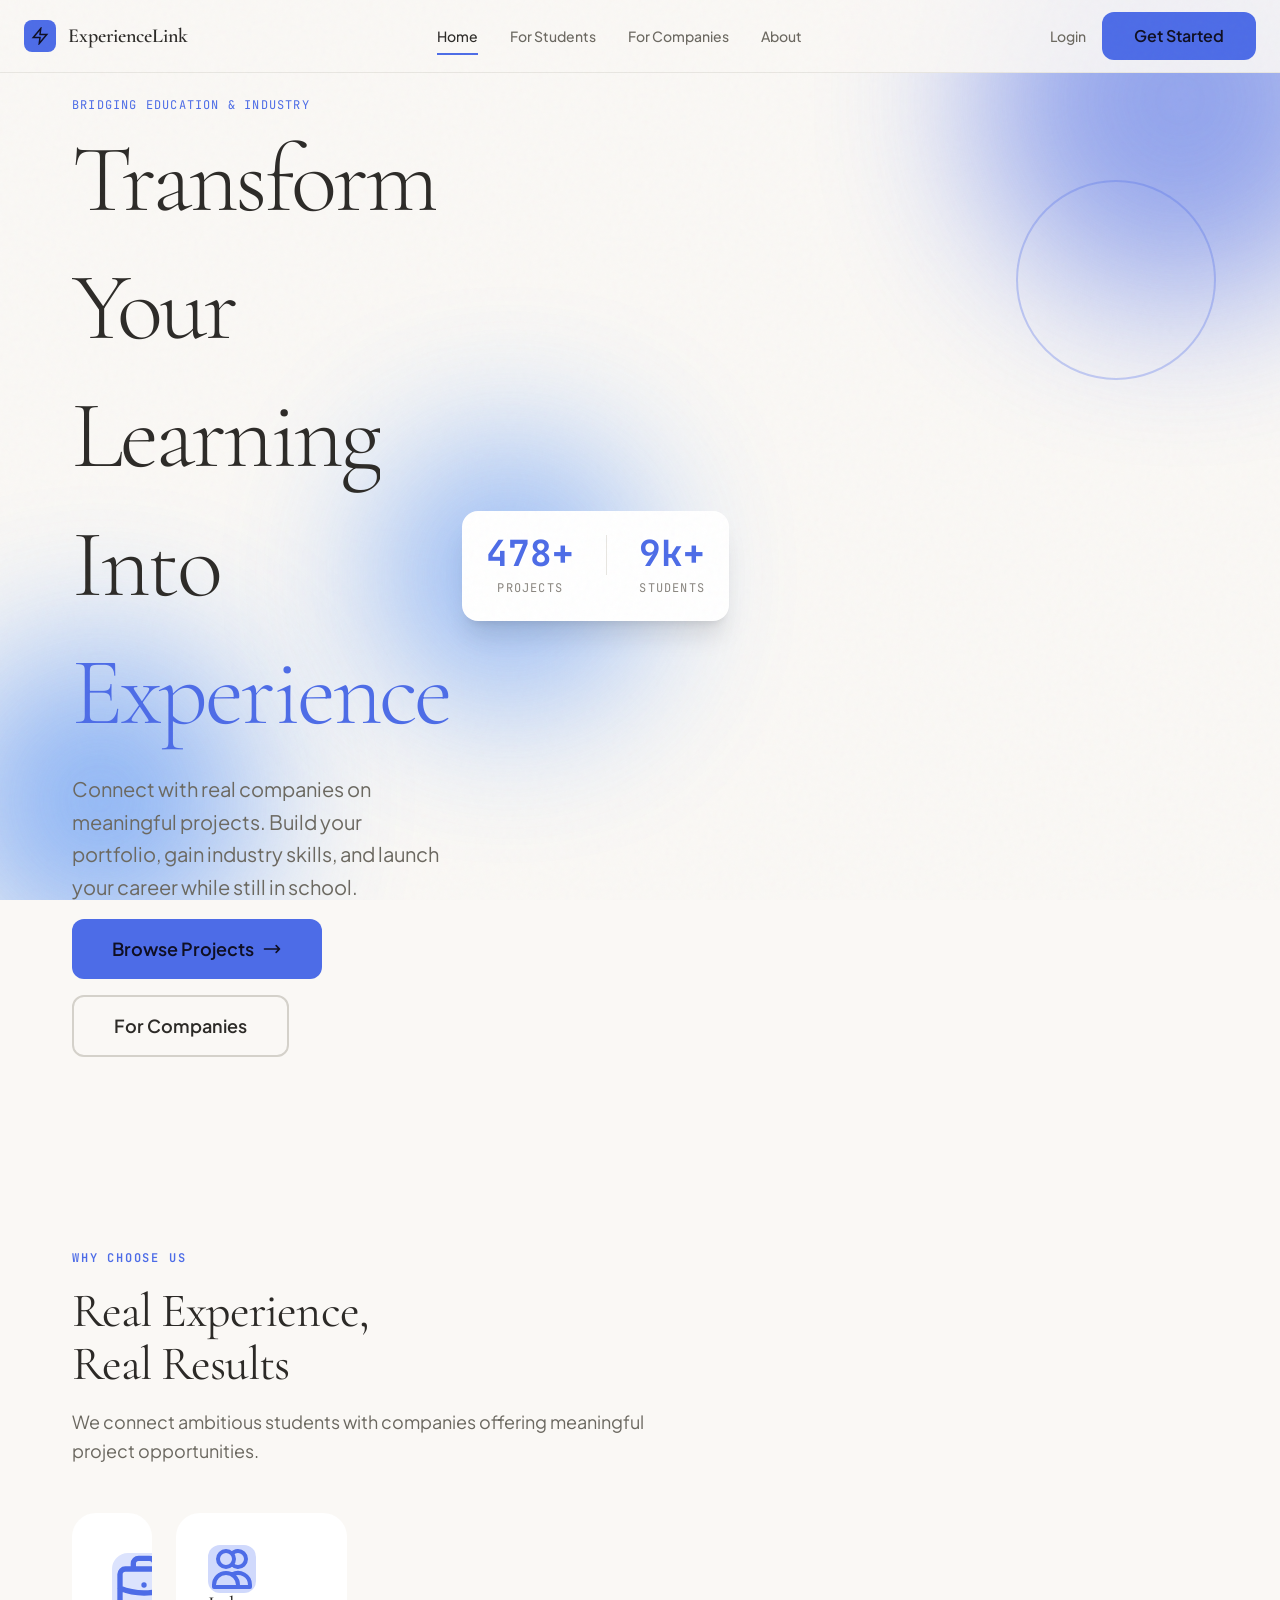
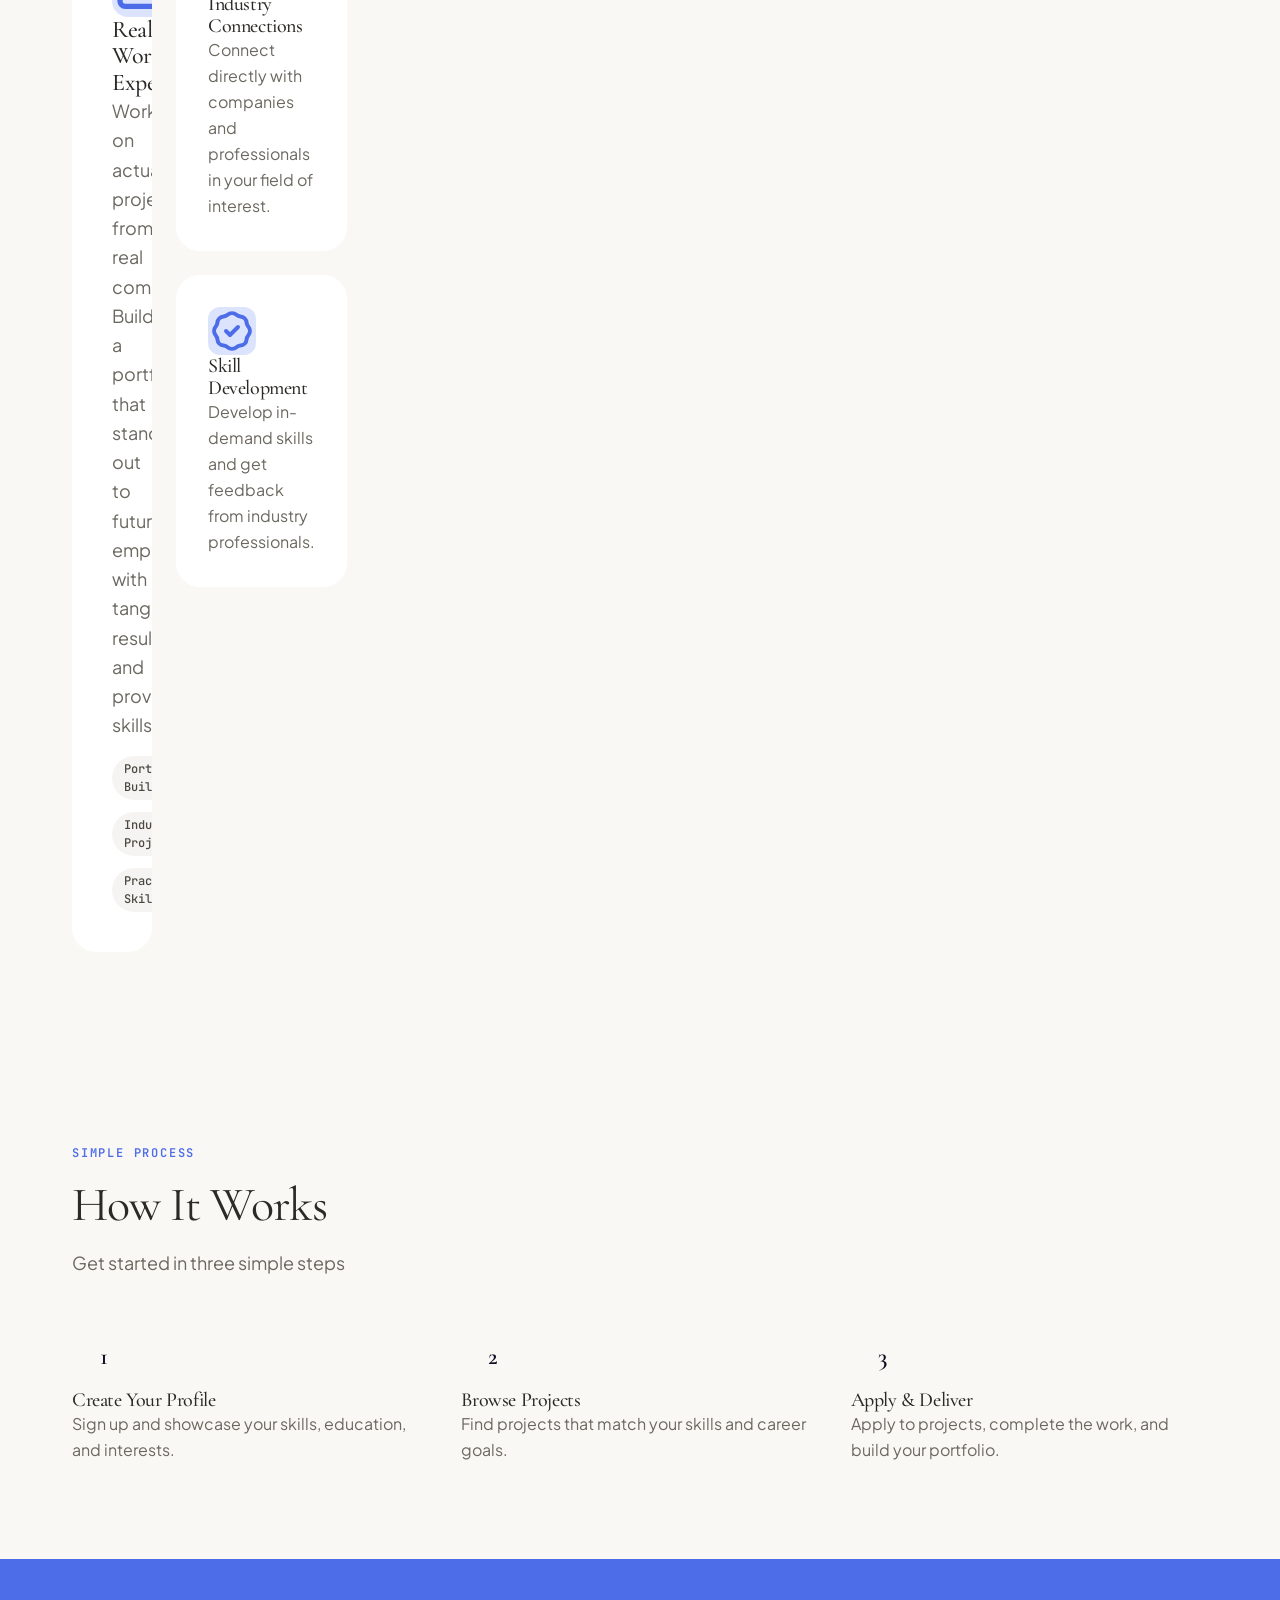
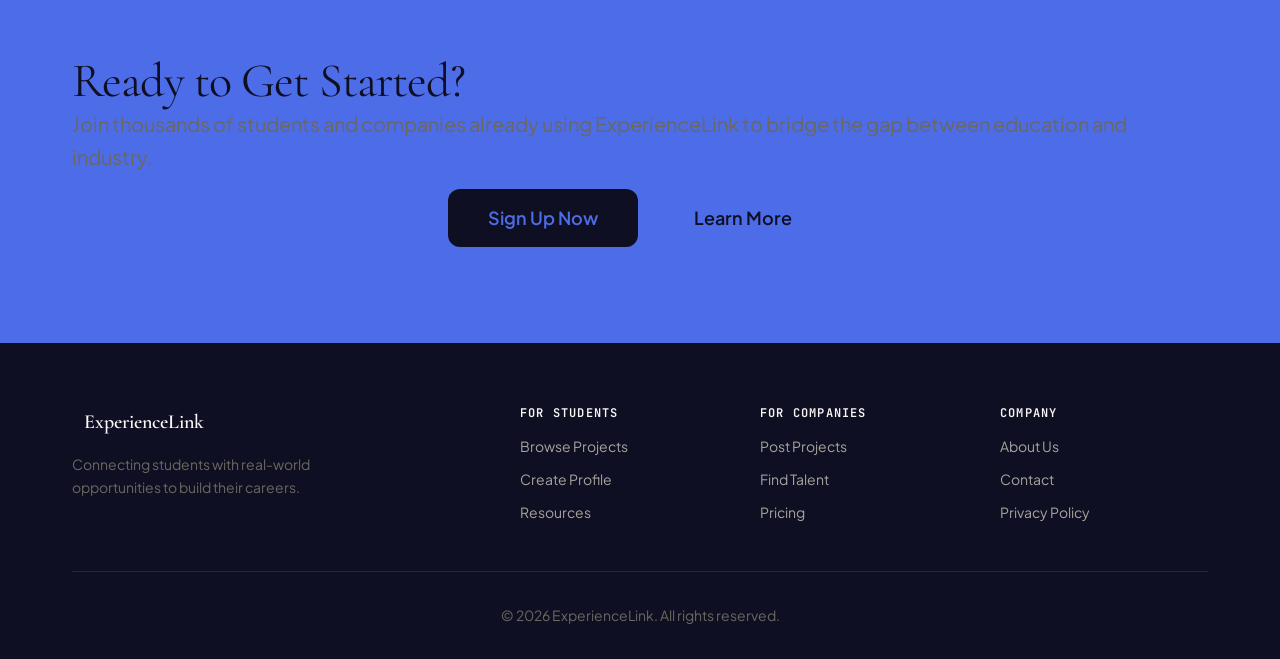
==== commit 28b322a0: "Add favicon with lightning bolt symbol - Create SVG favicon with amber gradient lightning bolt on da" ====
--- a/index.html
+++ b/index.html
@@ -5,6 +5,9 @@
     <meta charset="UTF-8">
     <meta name="viewport" content="width=device-width, initial-scale=1.0">
     <title>ExperienceLink - Bridge the Gap Between Education and Industry</title>
+
+    <!-- Favicon -->
+    <link rel="icon" type="image/svg+xml" href="favicon.svg">
 
     <!-- Fonts -->
     <link rel="preconnect" href="https://fonts.googleapis.com">
@@ -275,11 +278,11 @@
                     education and industry.
                 </p>
                 <div class="flex flex-wrap justify-center gap-4">
-                    <a href="signup.html" class="btn btn-lg bg-ink text-cream hover:bg-stone-800">
+                    <a href="signup.html" class="btn btn-lg bg-ink text-white hover:bg-stone-800 hover:text-white">
                         Sign Up Now
                     </a>
                     <a href="about.html"
-                        class="btn btn-lg bg-transparent border-2 border-ink text-ink hover:bg-ink hover:text-cream">
+                        class="btn btn-lg bg-transparent border-2 border-ink text-ink hover:bg-ink hover:text-white">
                         Learn More
                     </a>
                 </div>
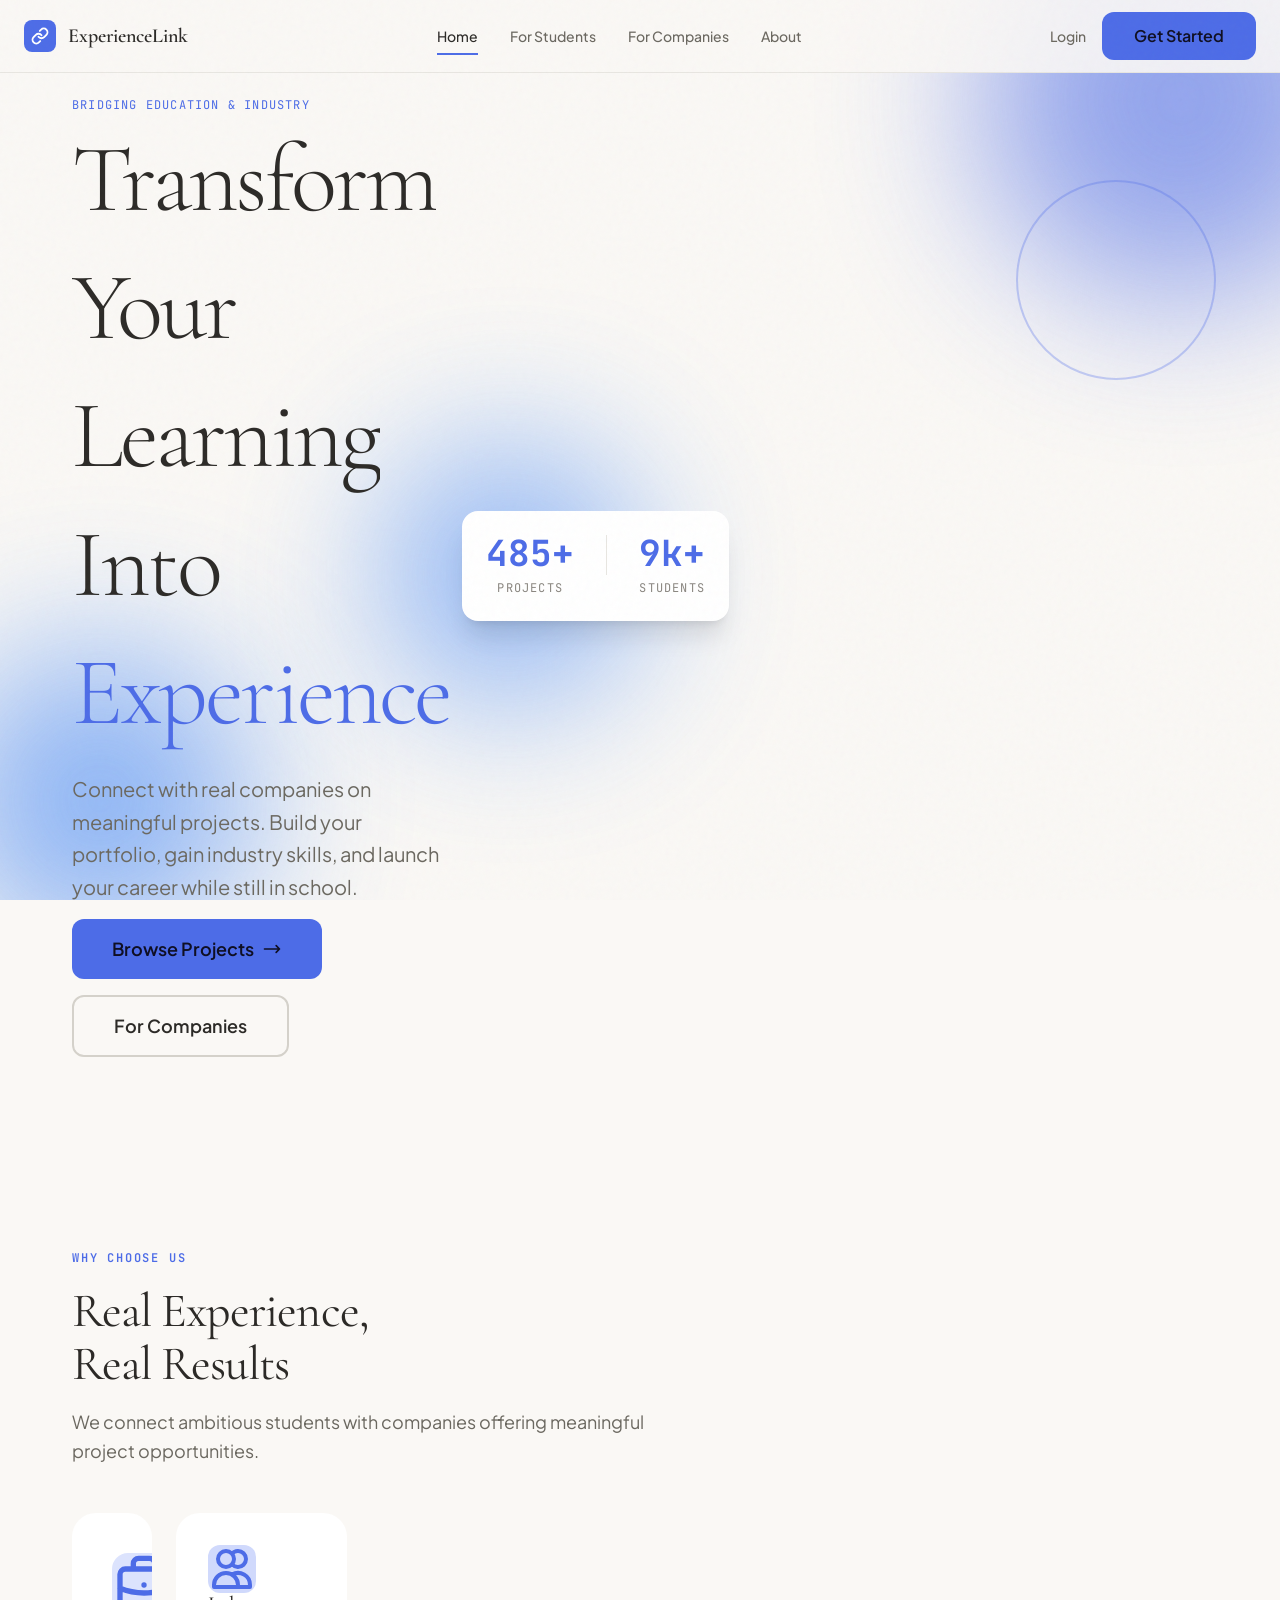
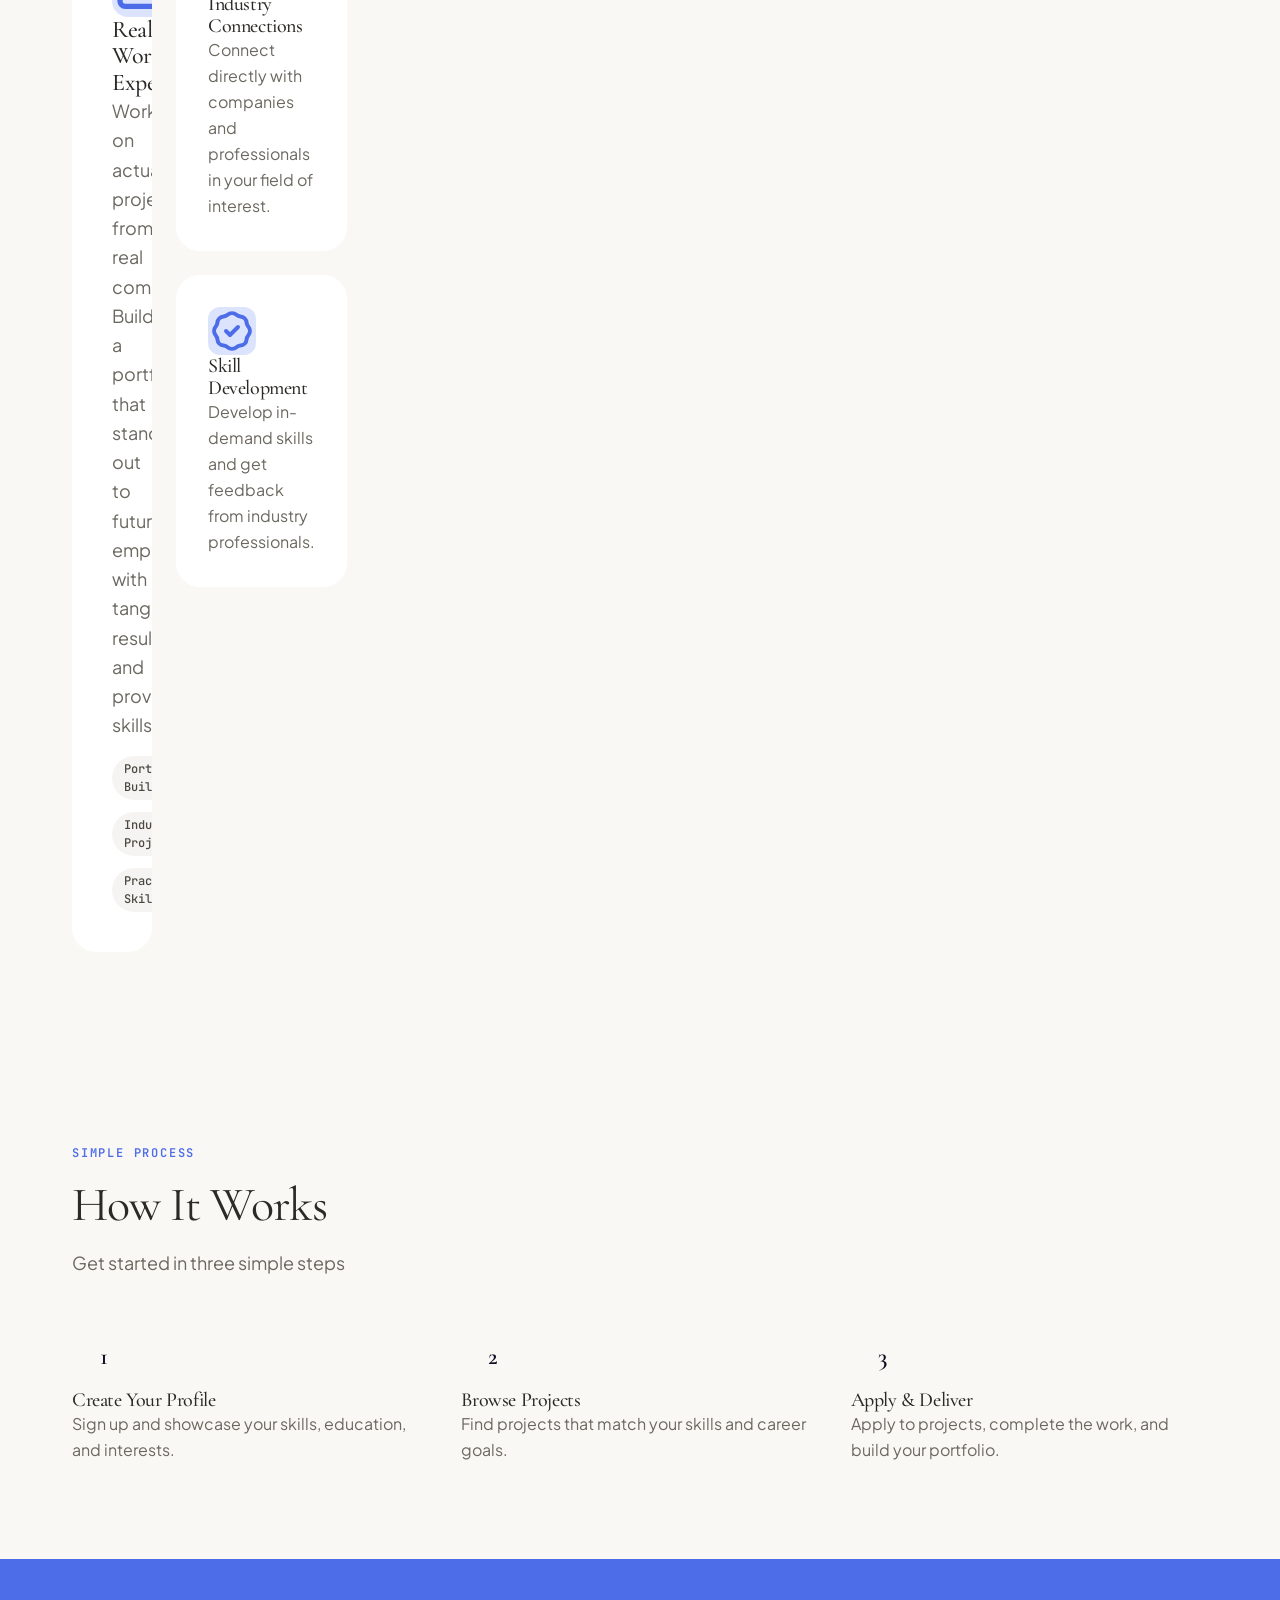
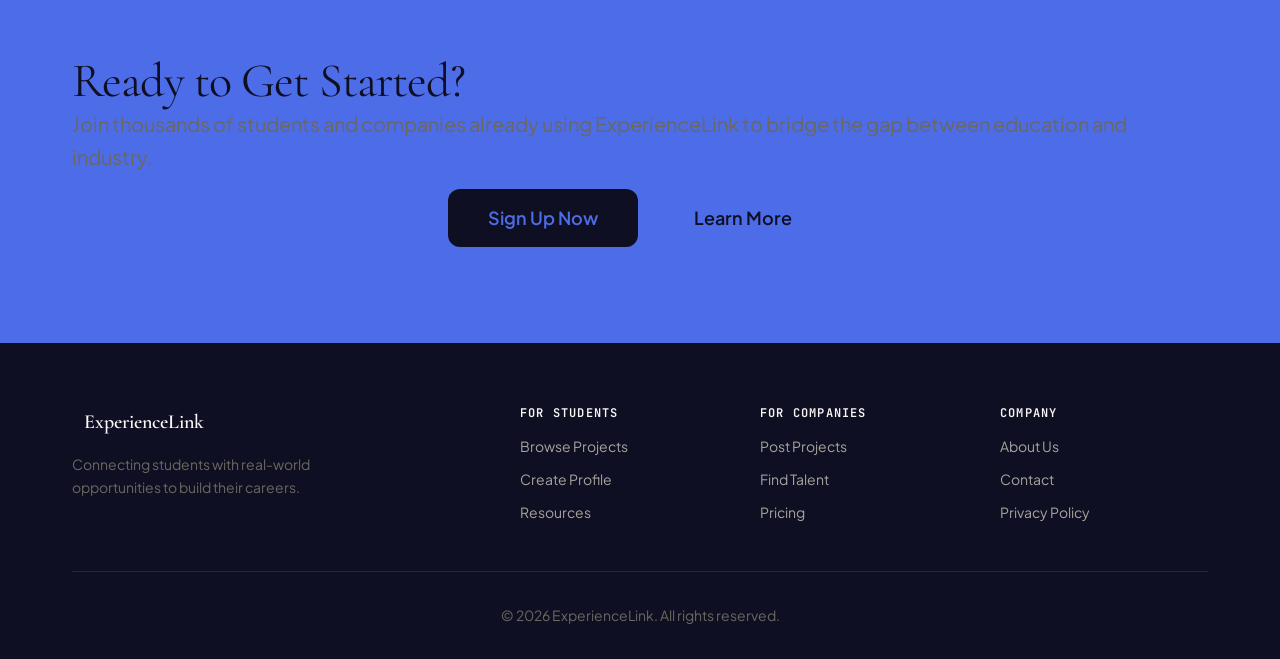
==== commit a59663e8: "Update navbar logo to chain link with white on blue - Replace lightning bolt with chain link icon ac" ====
--- a/index.html
+++ b/index.html
@@ -46,8 +46,9 @@
             <!-- Logo -->
             <a href="index.html" class="nav-logo">
                 <div class="nav-logo-mark">
-                    <svg viewBox="0 0 24 24" fill="none" stroke="currentColor" stroke-width="2">
-                        <path d="M13 2L3 14h9l-1 8 10-12h-9l1-8z" />
+                    <svg viewBox="0 0 24 24" fill="none" stroke="currentColor" stroke-width="2.5" stroke-linecap="round" stroke-linejoin="round">
+                        <path d="M10 13a5 5 0 0 0 7.54.54l3-3a5 5 0 0 0-7.07-7.07l-1.72 1.71"/>
+                        <path d="M14 11a5 5 0 0 0-7.54-.54l-3 3a5 5 0 0 0 7.07 7.07l1.71-1.71"/>
                     </svg>
                 </div>
                 <span>ExperienceLink</span>
@@ -298,8 +299,9 @@
                     <div class="footer-logo flex items-center gap-3">
                         <div class="w-8 h-8 bg-amber rounded-lg flex items-center justify-center">
                             <svg class="w-5 h-5 text-ink" viewBox="0 0 24 24" fill="none" stroke="currentColor"
-                                stroke-width="2">
-                                <path d="M13 2L3 14h9l-1 8 10-12h-9l1-8z" />
+                                stroke-width="2" stroke-linecap="round" stroke-linejoin="round">
+                                <path d="M10 13a5 5 0 0 0 7.54.54l3-3a5 5 0 0 0-7.07-7.07l-1.72 1.71"/>
+                                <path d="M14 11a5 5 0 0 0-7.54-.54l-3 3a5 5 0 0 0 7.07 7.07l1.71-1.71"/>
                             </svg>
                         </div>
                         <span>ExperienceLink</span>
--- a/css/components.css
+++ b/css/components.css
@@ -136,7 +136,7 @@
 .nav-logo-mark svg {
   width: 18px;
   height: 18px;
-  color: var(--color-ink);
+  color: white;
 }
 
 /* Nav Links */
